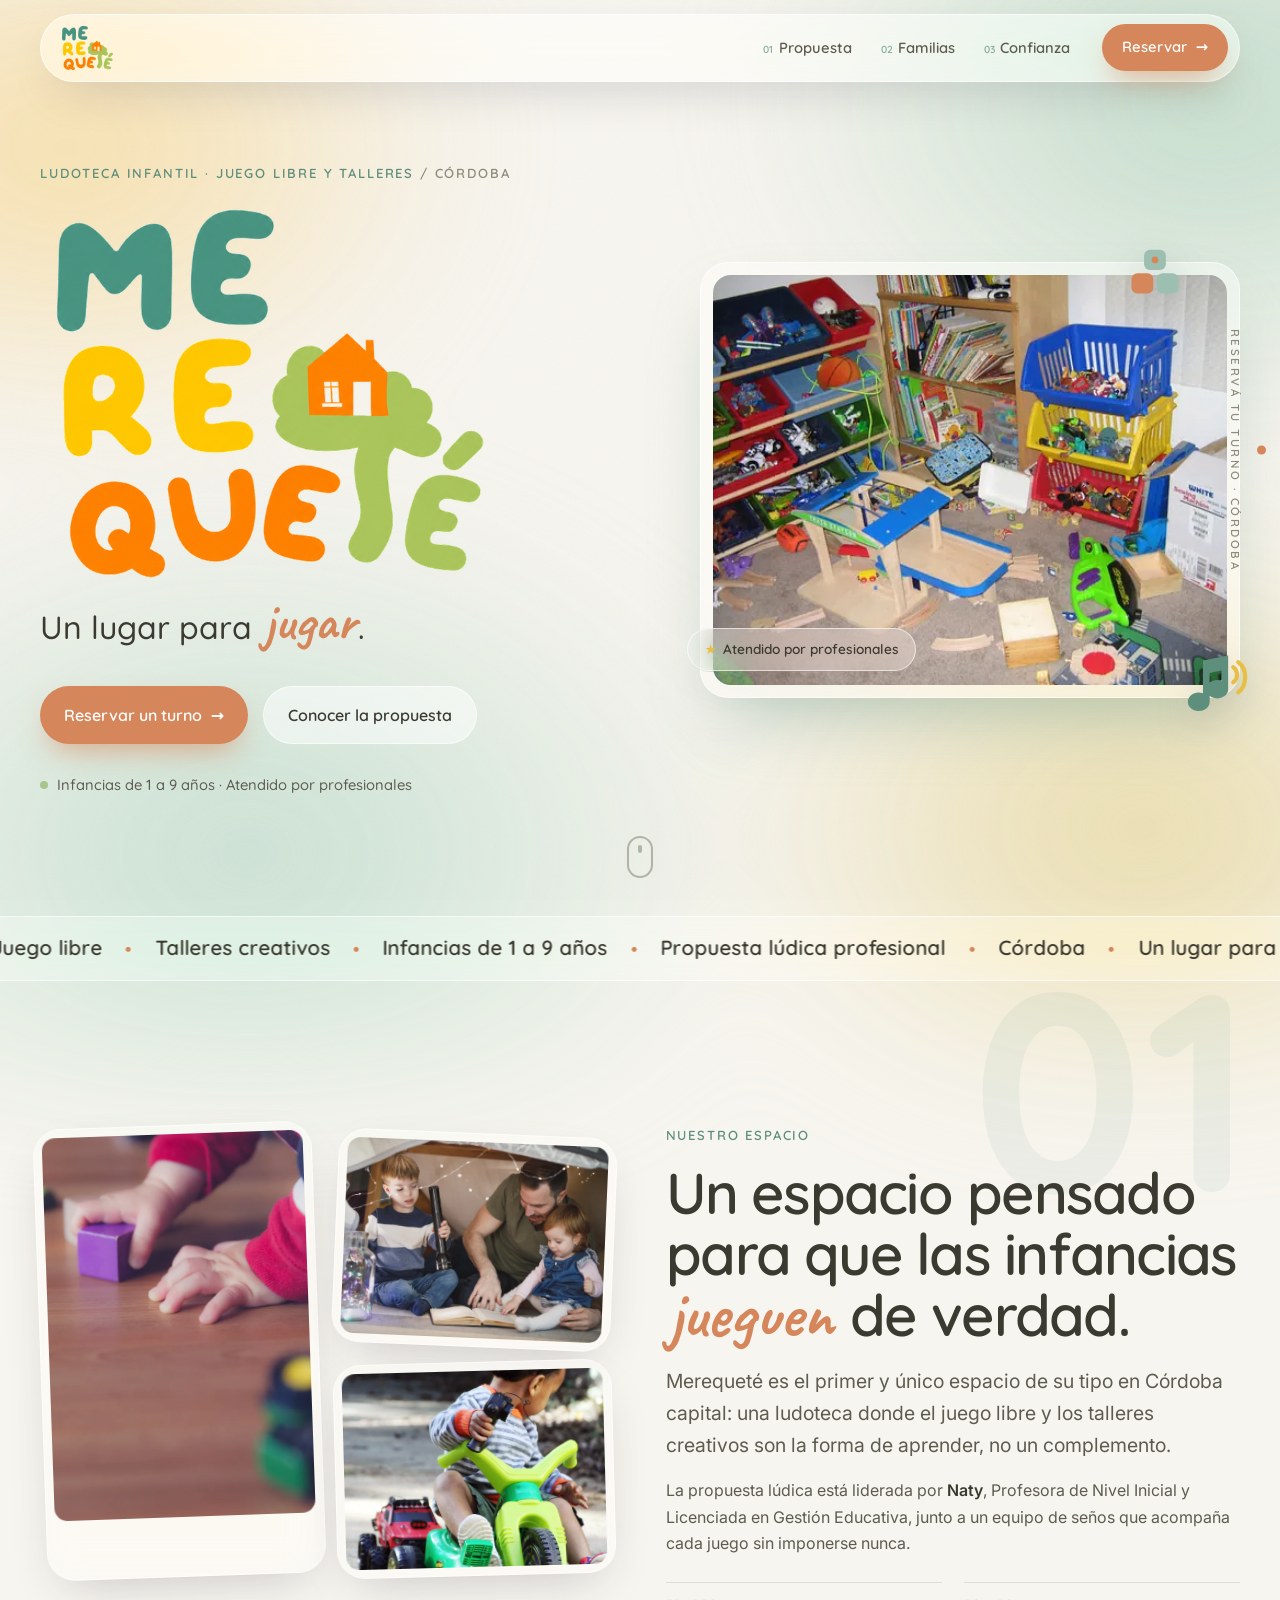
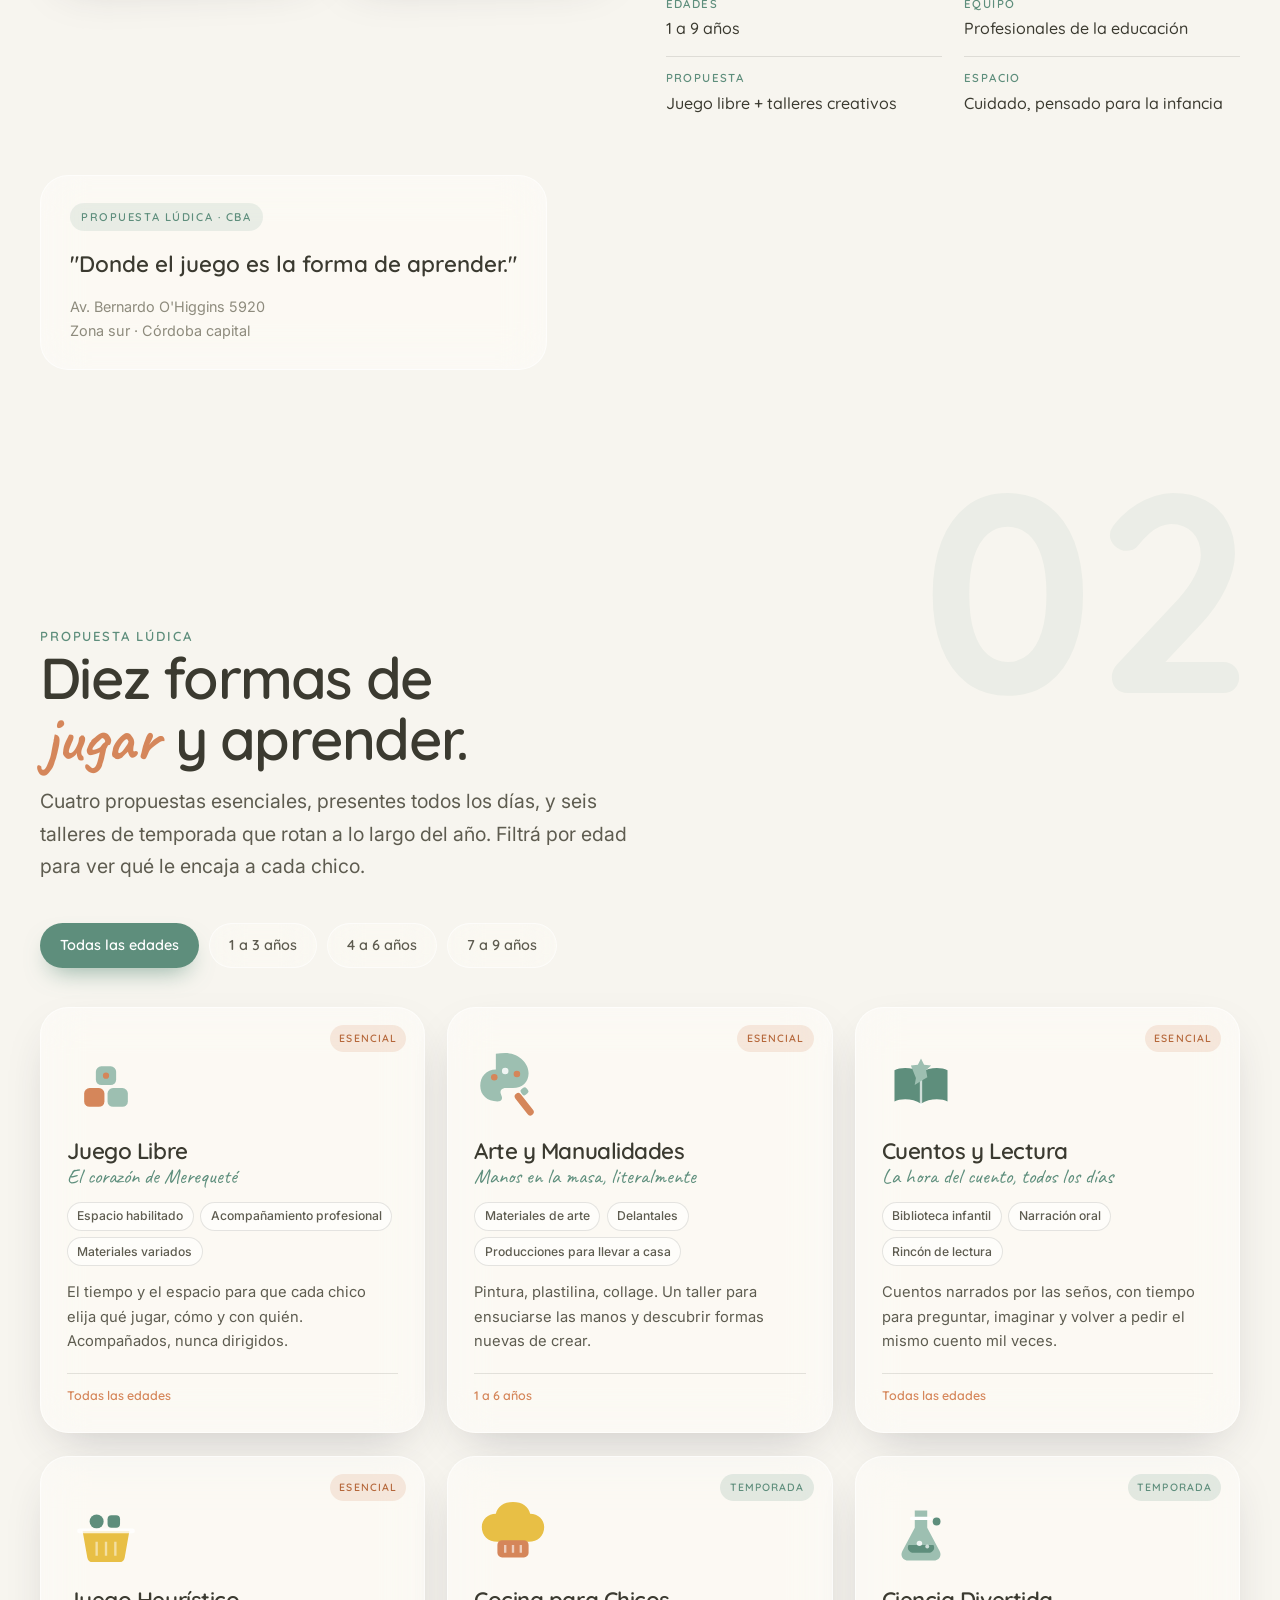
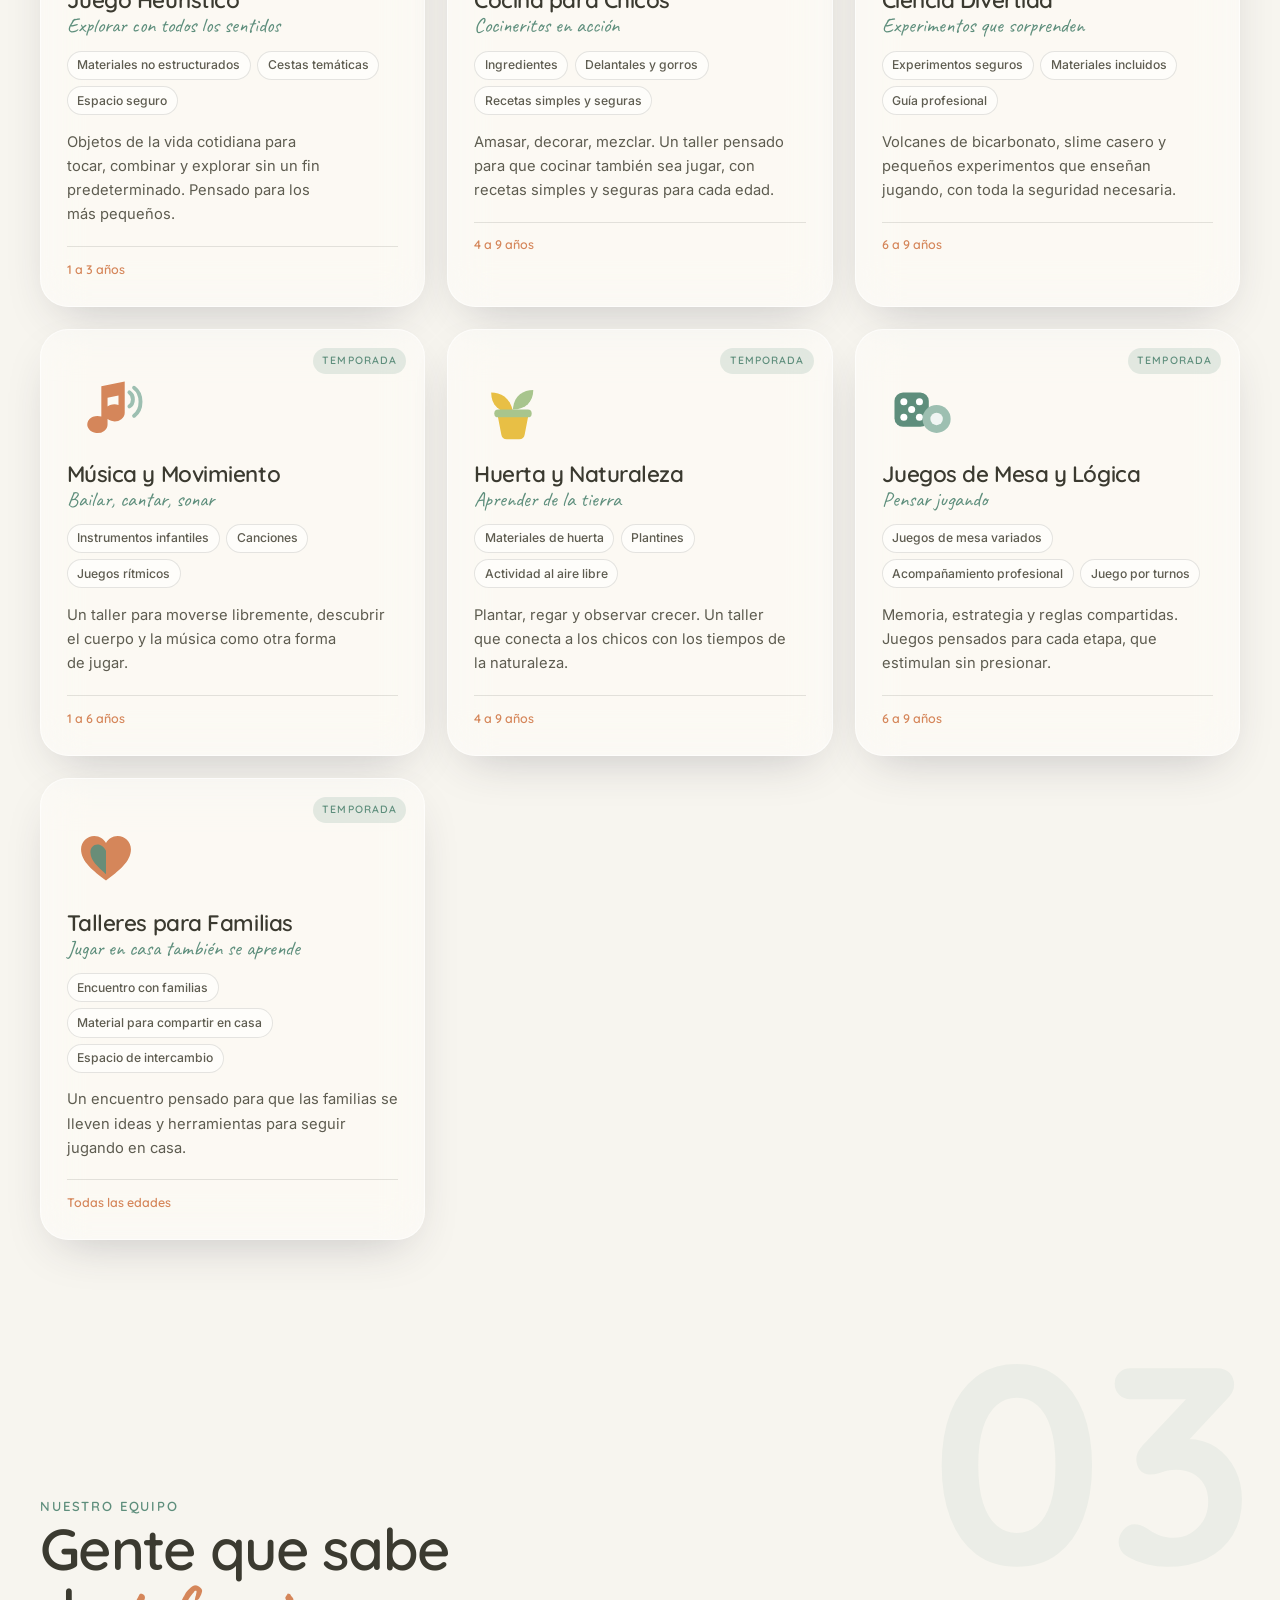
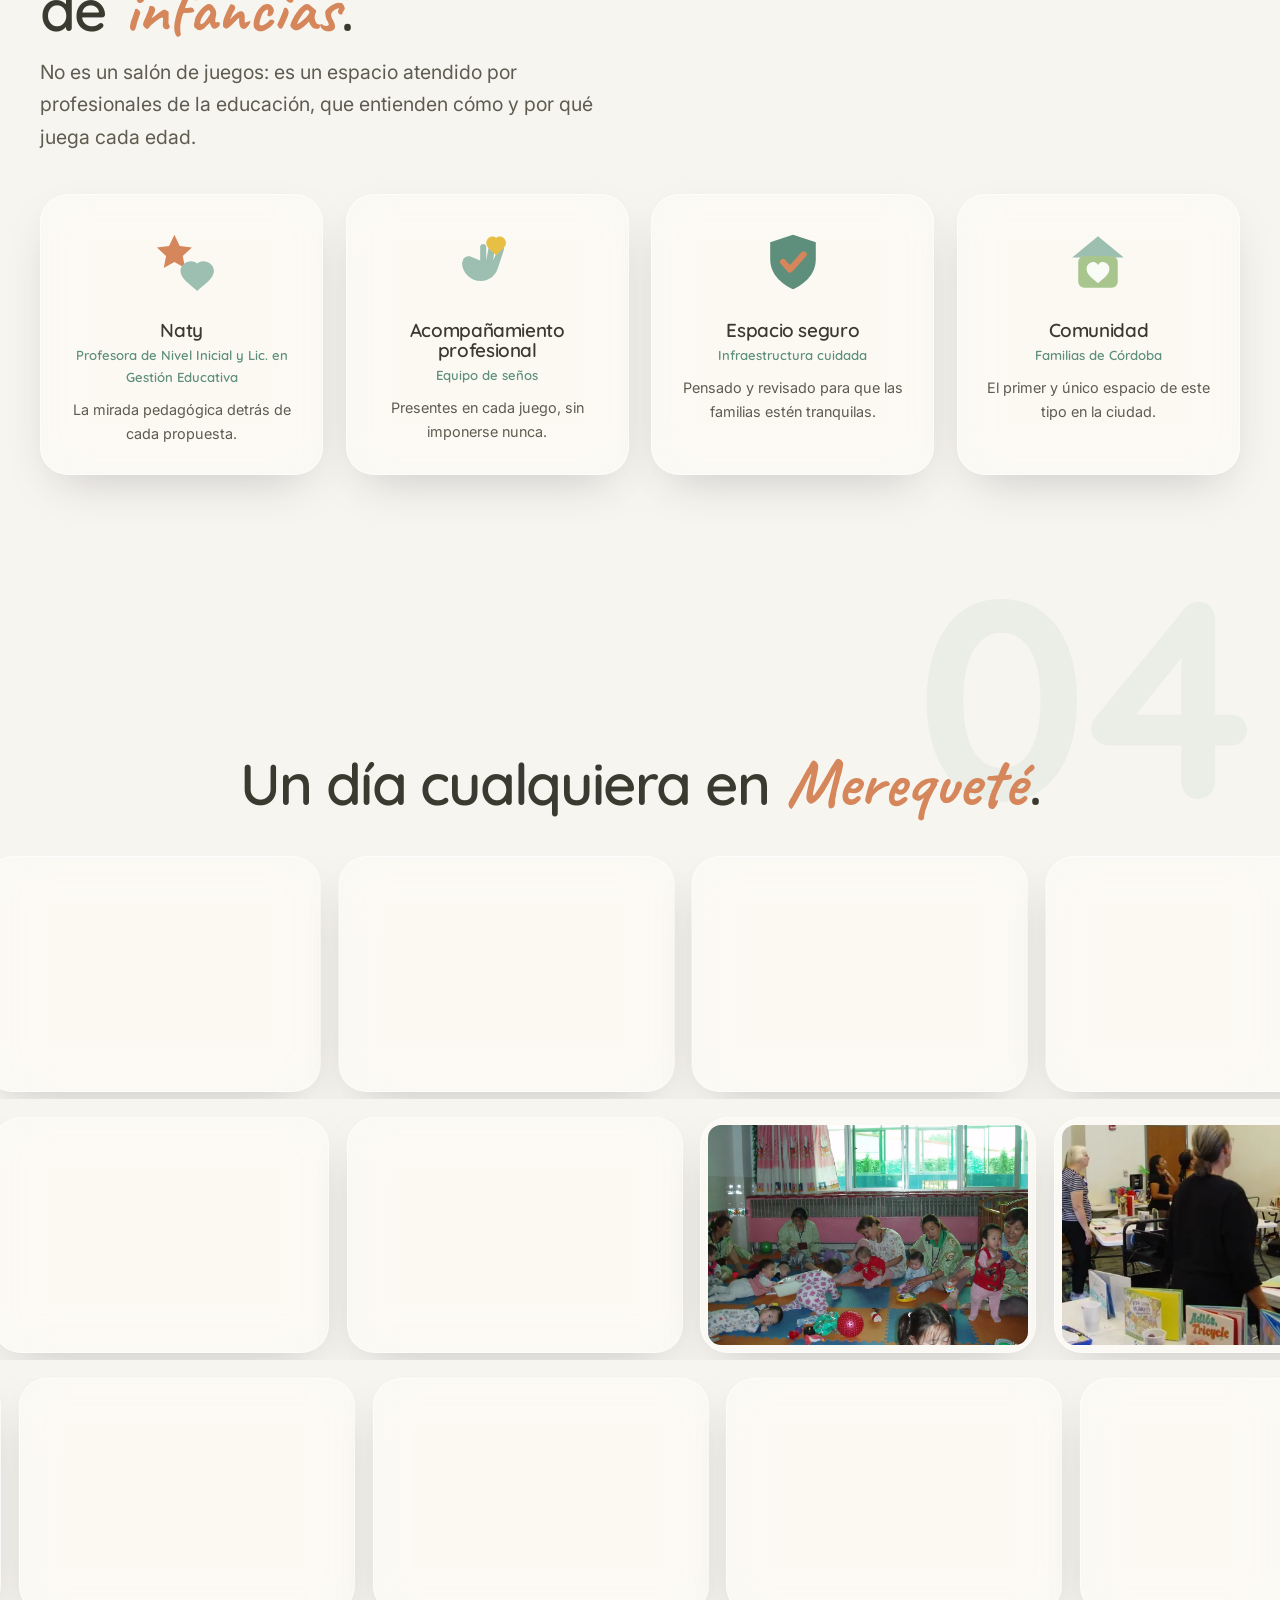
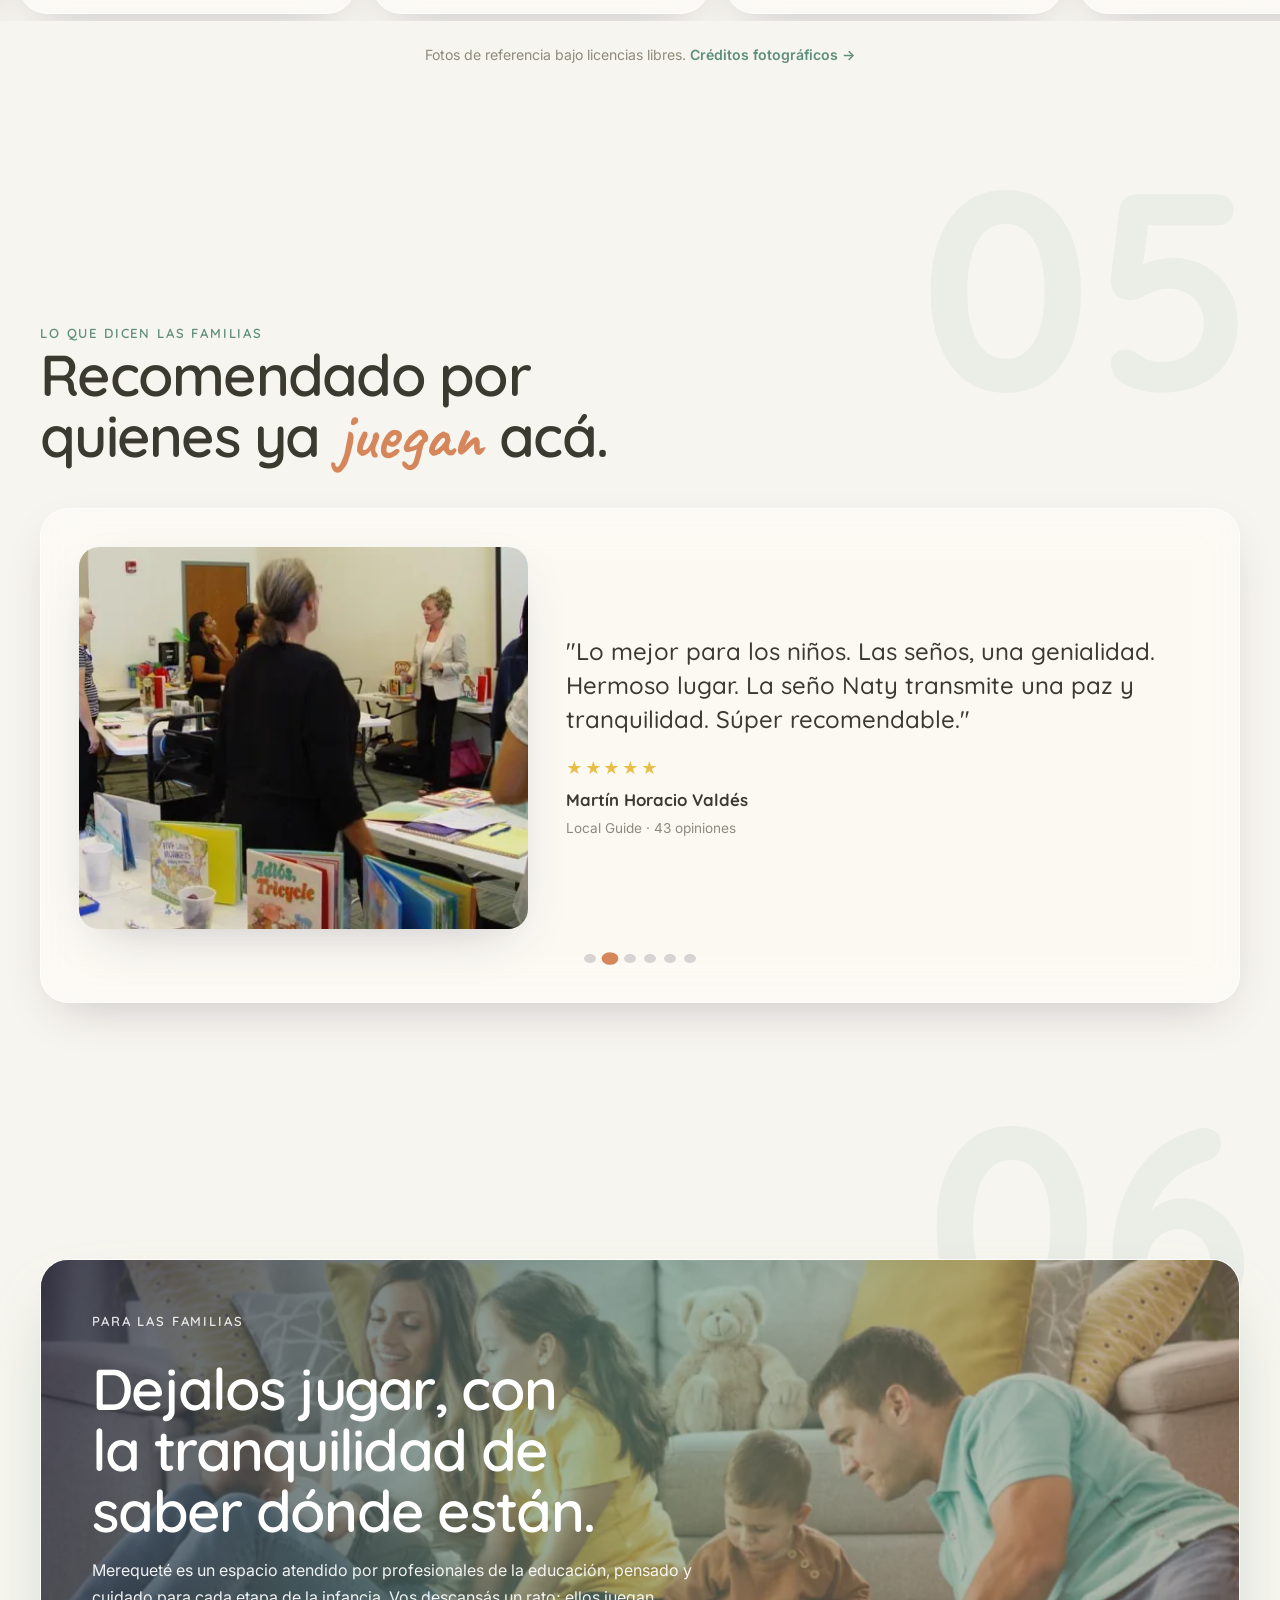
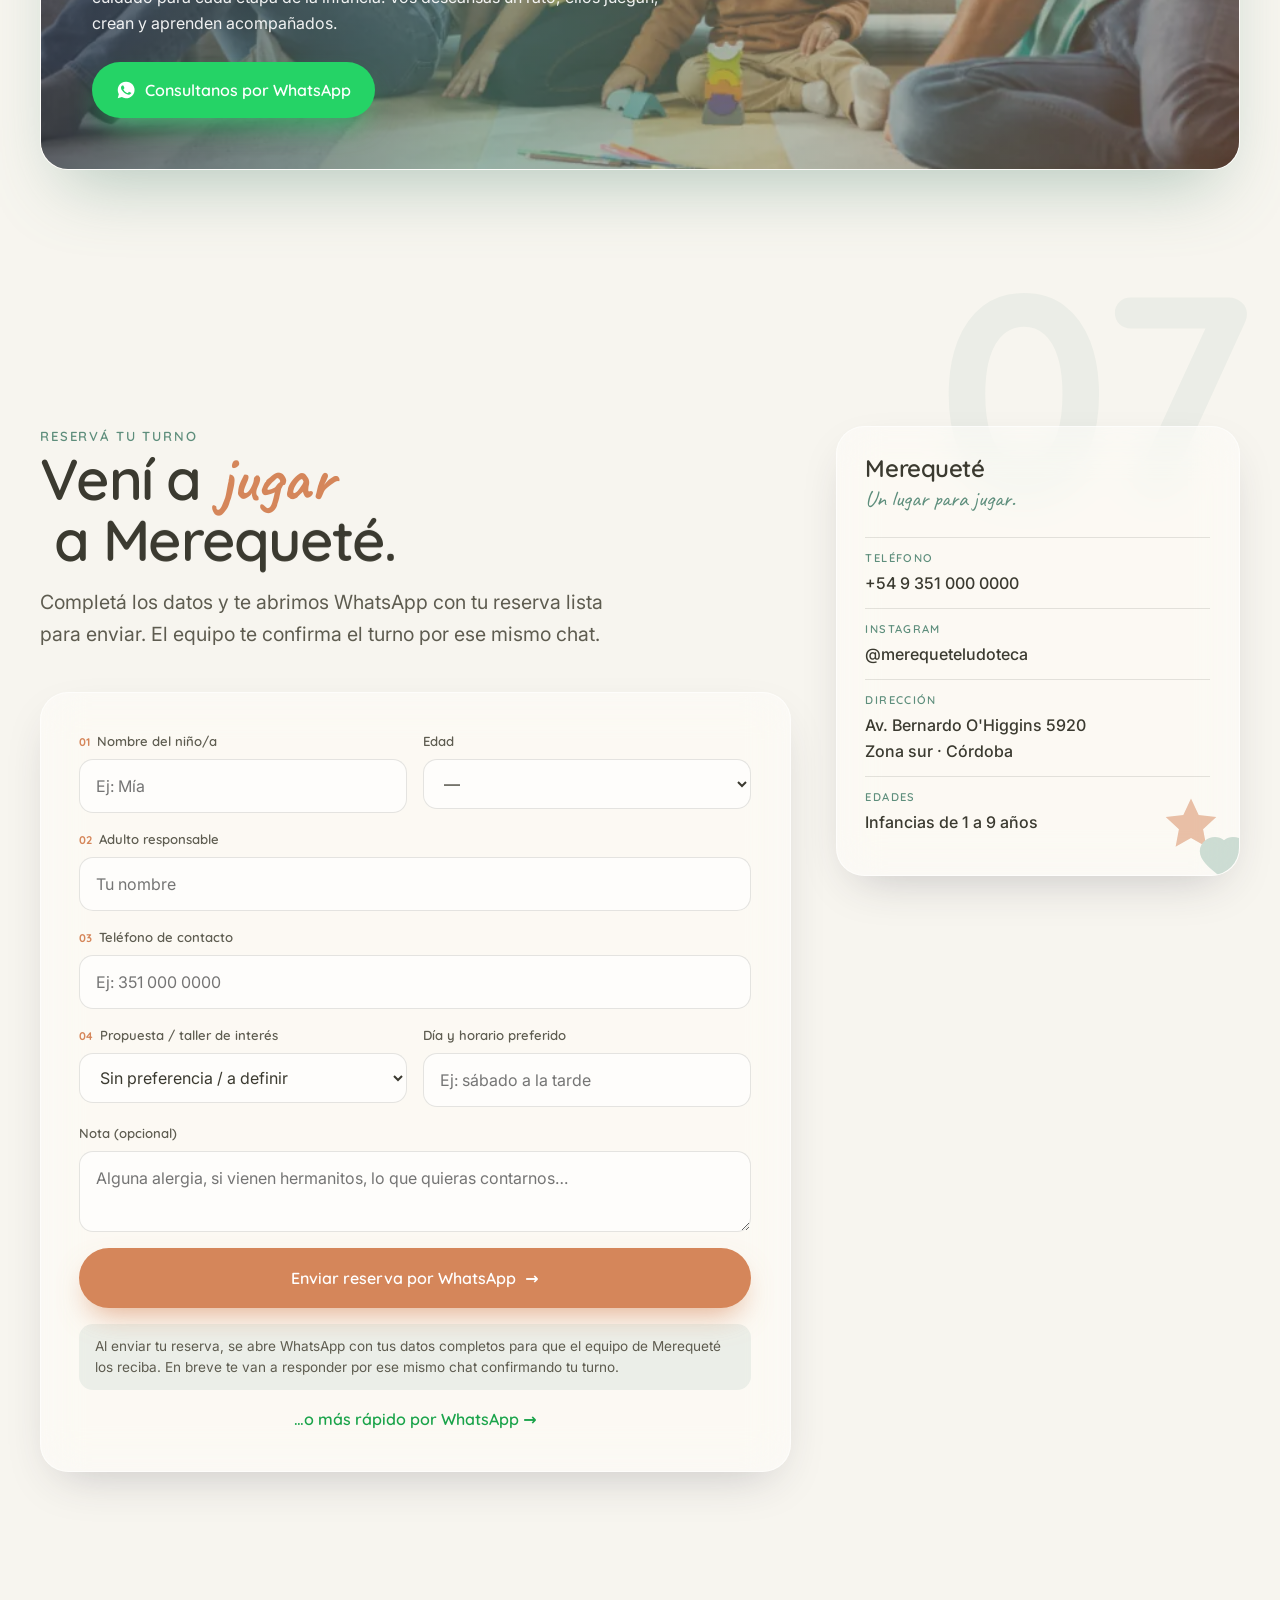
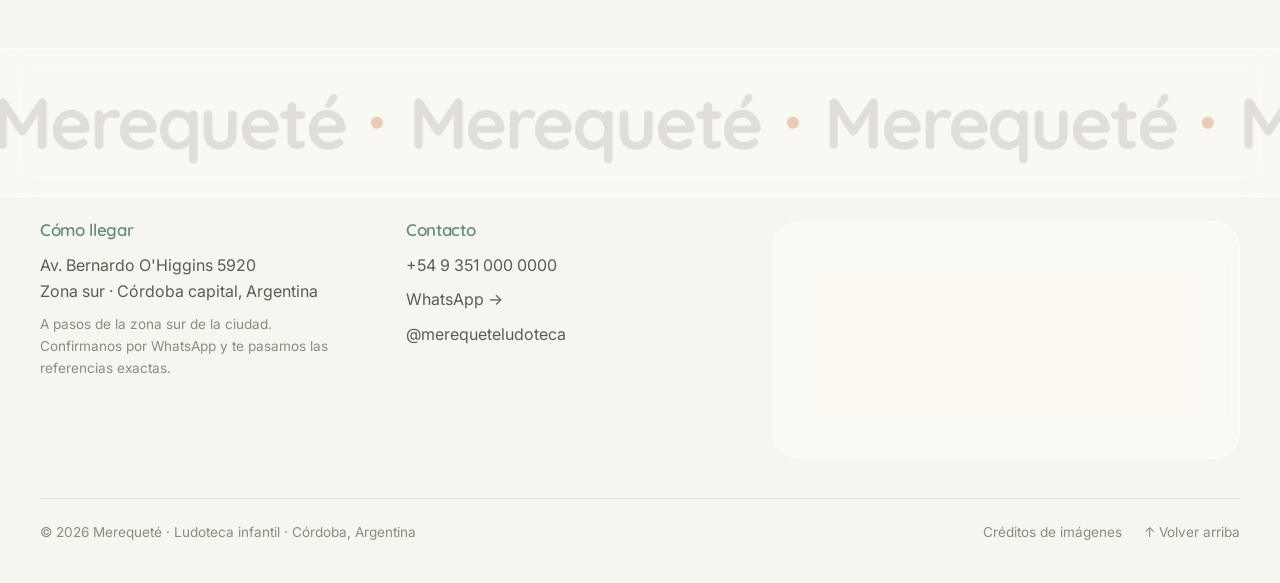
==== index.html @ f9875216 "logo-menu-colores" ====
<!doctype html>
<html lang="es">
<head>
  <meta charset="utf-8" />
  <meta name="viewport" content="width=device-width, initial-scale=1" />
  <title>Merequeté · Ludoteca infantil en Córdoba · Un lugar para jugar</title>
  <meta name="description" content="Merequeté es una ludoteca infantil en Córdoba capital: juego libre y talleres creativos para infancias de 1 a 9 años, atendida por profesionales de la educación. Reservá tu turno." />
  <meta name="theme-color" content="#F7F5EF" />

  <!-- Open Graph -->
  <meta property="og:type" content="website" />
  <meta property="og:title" content="Merequeté · Ludoteca infantil en Córdoba" />
  <meta property="og:description" content="Juego libre y talleres creativos para infancias de 1 a 9 años. Un lugar para jugar, atendido por profesionales." />
  <meta property="og:image" content="assets/img/hero.webp" />

  <link rel="icon" href="assets/favicon.svg" type="image/svg+xml" />

  <!-- Fonts -->
  <link rel="preconnect" href="https://fonts.googleapis.com" />
  <link rel="preconnect" href="https://fonts.gstatic.com" crossorigin />
  <link rel="stylesheet" href="https://fonts.googleapis.com/css2?family=Fredoka:wght@500;600;700&family=Quicksand:wght@400;500;600;700&family=Inter:wght@400;500;600&family=Caveat:wght@600;700&display=swap" />

  <!-- Hero priority -->
  <link rel="preload" as="image" href="assets/img/hero.webp" fetchpriority="high" />

  <link rel="stylesheet" href="styles.css?v=20260625" />
</head>
<body>

  <!-- ============ SPLASH ============ -->
  <div class="splash" data-splash aria-hidden="true">
    <div class="splash-inner">
      <div class="splash-logo brand-mark" data-splash-logo>
        <img class="brand-logo" src="assets/logo.png" alt="Merequeté"
             onerror="this.closest('[data-nav-logo],[data-hero-logo],[data-splash-logo]').classList.add('no-img')" />
        <div class="logo-lockup splash-lockup" aria-label="Merequeté" aria-hidden="true">
          <span class="ll-row"><span class="c-sky">M</span><span class="c-sky">E</span></span>
          <span class="ll-row"><span class="c-coral">R</span><span class="c-coral">E</span><span class="ll-house"><svg viewBox="0 0 100 100"><use href="#sk-logo_casa"/></svg></span></span>
          <span class="ll-row"><span class="c-green">Q</span><span class="c-coral">U</span><span class="c-sky">E</span><span class="c-gold">T</span><span class="c-gold">É</span></span>
        </div>
      </div>
      <div class="splash-bar"><i></i></div>
      <p class="splash-sub">Un lugar para jugar</p>
    </div>
  </div>

  <!-- ============ GLOBAL BACKGROUND ============ -->
  <div class="mesh" aria-hidden="true"></div>
  <div class="grain" aria-hidden="true"></div>

  <!-- ============ CUSTOM CURSOR ============ -->
  <div class="cursor" data-cursor aria-hidden="true">
    <span class="cursor-ring"></span>
    <span class="cursor-label"></span>
  </div>

  <!-- ============ SKIP LINK ============ -->
  <a class="skip-link" href="#main">Saltar al contenido</a>

  <!-- ============ SIDE BRAND ============ -->
  <div class="side-brand" aria-hidden="true">
    <span class="side-dot"></span>
    <span class="side-text">Reservá tu turno · Córdoba</span>
  </div>

  <!-- ============ NAV ============ -->
  <header class="nav" data-nav>
    <a class="nav-logo brand-mark" href="#top" data-nav-logo data-cursor-label="arriba" aria-label="Merequeté · Inicio">
      <img class="brand-logo nav-logo-img" src="assets/logo.png" alt="Merequeté"
           onerror="this.closest('[data-nav-logo],[data-hero-logo],[data-splash-logo]').classList.add('no-img')" />
      <span class="nav-logo-fallback" aria-hidden="true">
        <span class="nav-logo-mark"><svg viewBox="0 0 32 32" width="28" height="28"><use href="#sk-casa_corazon"/></svg></span>
        Merequeté
      </span>
    </a>
    <nav class="nav-links" aria-label="Secciones">
      <a href="#propuesta"><i>01</i> Propuesta</a>
      <a href="#resenas"><i>02</i> Familias</a>
      <a href="#familias"><i>03</i> Confianza</a>
    </nav>
    <a class="btn btn-primary nav-cta" href="#reservar" data-magnetic data-cursor-label="reservar">Reservar <span aria-hidden="true">→</span></a>
    <button class="nav-burger" data-burger aria-label="Abrir menú" aria-expanded="false"><span></span><span></span><span></span></button>
  </header>

  <!-- Mobile menu -->
  <div class="nav-mobile" data-nav-mobile aria-hidden="true">
    <a href="#propuesta"><i>01</i> Propuesta Lúdica</a>
    <a href="#resenas"><i>02</i> Lo que dicen</a>
    <a href="#familias"><i>03</i> Para las familias</a>
    <a class="btn btn-primary" href="#reservar"><i>04</i> Reservar un turno →</a>
  </div>

  <main id="main">
    <span id="top"></span>

    <!-- ============ HERO ============ -->
    <section class="hero" id="hero">
      <div class="hero-grid">
        <div class="hero-copy">
          <p class="kicker reveal">Ludoteca infantil · Juego libre y talleres <span>/ Córdoba</span></p>
          <h1 class="hero-title brand-mark" data-hero-logo aria-label="Merequeté · Ludoteca infantil en Córdoba">
            <img class="brand-logo" src="assets/logo.png" alt="Merequeté · Ludoteca infantil"
                 onerror="this.closest('[data-nav-logo],[data-hero-logo],[data-splash-logo]').classList.add('no-img')" />
            <span class="logo-lockup" aria-hidden="true">
              <span class="ll-row"><span class="c-sky">M</span><span class="c-sky">E</span></span>
              <span class="ll-row"><span class="c-coral">R</span><span class="c-coral">E</span><span class="ll-house"><svg viewBox="0 0 100 100"><use href="#sk-logo_casa"/></svg></span></span>
              <span class="ll-row"><span class="c-green">Q</span><span class="c-coral">U</span><span class="c-sky">E</span><span class="c-gold">T</span><span class="c-gold">É</span></span>
            </span>
          </h1>
          <p class="hero-tag reveal">Un lugar para <span class="hand">jugar</span>.</p>
          <div class="hero-actions reveal">
            <a class="btn btn-primary" href="#reservar" data-magnetic data-cursor-label="reservar">Reservar un turno <span aria-hidden="true">→</span></a>
            <a class="btn btn-ghost" href="#propuesta" data-cursor-label="ver">Conocer la propuesta</a>
          </div>
          <p class="hero-note reveal"><span class="dot" aria-hidden="true"></span>Infancias de 1 a 9 años · Atendido por profesionales</p>
        </div>

        <div class="hero-figure reveal">
          <figure class="glass hero-photo" data-tilt>
            <img src="assets/img/hero.webp" alt="Espacio de juego de la ludoteca Merequeté" fetchpriority="high" loading="eager" decoding="async" />
            <figcaption class="hero-badge glass-solid">
              <span class="star" aria-hidden="true">★</span> Atendido por profesionales
            </figcaption>
          </figure>
          <span class="hero-sticker hero-sticker-1" aria-hidden="true"><svg viewBox="0 0 100 100" style="--fill:#D5865A;--accent:#9DBFB1"><use href="#sk-bloques_apilados"/></svg></span>
          <span class="hero-sticker hero-sticker-2" aria-hidden="true"><svg viewBox="0 0 100 100" style="--fill:#5E8E7C;--accent:#E8BF45"><use href="#sk-nota_musical"/></svg></span>
        </div>
      </div>
      <a class="hero-scroll" href="#espacio" aria-label="Bajar" data-cursor-label="ver"><span></span></a>
    </section>

    <!-- ============ MARQUEE ============ -->
    <div class="marquee glass-strip" aria-hidden="true">
      <div class="marquee-track" data-marquee>
        <span>Juego libre</span><b>•</b><span>Talleres creativos</span><b>•</b><span>Infancias de 1 a 9 años</span><b>•</b><span>Propuesta lúdica profesional</span><b>•</b><span>Córdoba</span><b>•</b><span>Un lugar para jugar</span><b>•</b>
        <span>Juego libre</span><b>•</b><span>Talleres creativos</span><b>•</b><span>Infancias de 1 a 9 años</span><b>•</b><span>Propuesta lúdica profesional</span><b>•</b><span>Córdoba</span><b>•</b><span>Un lugar para jugar</span><b>•</b>
      </div>
    </div>

    <!-- ============ 01 · NUESTRO ESPACIO ============ -->
    <section class="section espacio" id="espacio">
      <span class="watermark" aria-hidden="true">01</span>
      <div class="wrap espacio-grid">
        <div class="espacio-photos">
          <figure class="glass photo photo-a" data-tilt><img src="assets/img/espacio-1.webp" alt="Chicos jugando en el espacio de Merequeté" loading="lazy" decoding="async" /></figure>
          <figure class="glass photo photo-b" data-tilt><img src="assets/img/espacio-2.webp" alt="Rincón de juego de la ludoteca" loading="lazy" decoding="async" /></figure>
          <figure class="glass photo photo-c" data-tilt><img src="assets/img/espacio-3.webp" alt="Materiales y juguetes del espacio" loading="lazy" decoding="async" /></figure>
        </div>

        <div class="espacio-text">
          <p class="eyebrow reveal">Nuestro espacio</p>
          <h2 class="h-display reveal" data-split="words">Un espacio pensado para que las infancias <span class="hand">jueguen</span> de verdad.</h2>
          <p class="lead reveal">Merequeté es el primer y único espacio de su tipo en Córdoba capital: una ludoteca donde el juego libre y los talleres creativos son la forma de aprender, no un complemento.</p>
          <p class="reveal">La propuesta lúdica está liderada por <strong>Naty</strong>, Profesora de Nivel Inicial y Licenciada en Gestión Educativa, junto a un equipo de seños que acompaña cada juego sin imponerse nunca.</p>

          <dl class="deflist reveal">
            <div><dt>Edades</dt><dd>1 a 9 años</dd></div>
            <div><dt>Equipo</dt><dd>Profesionales de la educación</dd></div>
            <div><dt>Propuesta</dt><dd>Juego libre + talleres creativos</dd></div>
            <div><dt>Espacio</dt><dd>Cuidado, pensado para la infancia</dd></div>
          </dl>
        </div>

        <aside class="espacio-aside glass reveal">
          <span class="tag">Propuesta lúdica · CBA</span>
          <blockquote>"Donde el juego es la forma de aprender."</blockquote>
          <p class="aside-meta">Av. Bernardo O'Higgins 5920<br />Zona sur · Córdoba capital</p>
        </aside>
      </div>
    </section>

    <!-- ============ 02 · PROPUESTA LÚDICA ============ -->
    <section class="section propuesta" id="propuesta">
      <span class="watermark" aria-hidden="true">02</span>
      <div class="wrap">
        <header class="section-head">
          <p class="eyebrow reveal">Propuesta lúdica</p>
          <h2 class="h-display reveal" data-split="words">Diez formas de <span class="hand">jugar</span> y aprender.</h2>
          <p class="lead reveal">Cuatro propuestas esenciales, presentes todos los días, y seis talleres de temporada que rotan a lo largo del año. Filtrá por edad para ver qué le encaja a cada chico.</p>
        </header>

        <div class="filters reveal" data-filters role="group" aria-label="Filtrar por edad">
          <button class="chip glass-solid is-active" data-filter="todas" data-cursor-label="jugar">Todas las edades</button>
          <button class="chip glass-solid" data-filter="1-3" data-cursor-label="jugar">1 a 3 años</button>
          <button class="chip glass-solid" data-filter="4-6" data-cursor-label="jugar">4 a 6 años</button>
          <button class="chip glass-solid" data-filter="7-9" data-cursor-label="jugar">7 a 9 años</button>
        </div>

        <div class="prop-grid" data-prop-grid>
          <!-- Cards hardcoded (robust). data-edades = grupos de edad que cubre. -->

          <article class="prop-card glass" data-edades="todas 1-3 4-6 7-9" data-cursor-label="jugar">
            <span class="serie serie-esencial">Esencial</span>
            <span class="sticker" style="--fill:#D5865A;--accent:#9DBFB1"><svg viewBox="0 0 100 100"><use href="#sk-bloques_apilados"/></svg></span>
            <h3>Juego Libre</h3>
            <p class="prop-sub">El corazón de Merequeté</p>
            <ul class="prop-inc"><li>Espacio habilitado</li><li>Acompañamiento profesional</li><li>Materiales variados</li></ul>
            <p class="prop-desc">El tiempo y el espacio para que cada chico elija qué jugar, cómo y con quién. Acompañados, nunca dirigidos.</p>
            <span class="prop-age">Todas las edades</span>
          </article>

          <article class="prop-card glass" data-edades="1-3 4-6" data-cursor-label="jugar">
            <span class="serie serie-esencial">Esencial</span>
            <span class="sticker" style="--fill:#9DBFB1;--accent:#D5865A"><svg viewBox="0 0 100 100"><use href="#sk-pincel_paleta"/></svg></span>
            <h3>Arte y Manualidades</h3>
            <p class="prop-sub">Manos en la masa, literalmente</p>
            <ul class="prop-inc"><li>Materiales de arte</li><li>Delantales</li><li>Producciones para llevar a casa</li></ul>
            <p class="prop-desc">Pintura, plastilina, collage. Un taller para ensuciarse las manos y descubrir formas nuevas de crear.</p>
            <span class="prop-age">1 a 6 años</span>
          </article>

          <article class="prop-card glass" data-edades="todas 1-3 4-6 7-9" data-cursor-label="jugar">
            <span class="serie serie-esencial">Esencial</span>
            <span class="sticker" style="--fill:#5E8E7C;--accent:#9DBFB1"><svg viewBox="0 0 100 100"><use href="#sk-libro_abierto"/></svg></span>
            <h3>Cuentos y Lectura</h3>
            <p class="prop-sub">La hora del cuento, todos los días</p>
            <ul class="prop-inc"><li>Biblioteca infantil</li><li>Narración oral</li><li>Rincón de lectura</li></ul>
            <p class="prop-desc">Cuentos narrados por las seños, con tiempo para preguntar, imaginar y volver a pedir el mismo cuento mil veces.</p>
            <span class="prop-age">Todas las edades</span>
          </article>

          <article class="prop-card glass" data-edades="1-3" data-cursor-label="jugar">
            <span class="serie serie-esencial">Esencial</span>
            <span class="sticker" style="--fill:#E8BF45;--accent:#5E8E7C"><svg viewBox="0 0 100 100"><use href="#sk-cesta_objetos"/></svg></span>
            <h3>Juego Heurístico</h3>
            <p class="prop-sub">Explorar con todos los sentidos</p>
            <ul class="prop-inc"><li>Materiales no estructurados</li><li>Cestas temáticas</li><li>Espacio seguro</li></ul>
            <p class="prop-desc">Objetos de la vida cotidiana para tocar, combinar y explorar sin un fin predeterminado. Pensado para los más pequeños.</p>
            <span class="prop-age">1 a 3 años</span>
          </article>

          <article class="prop-card glass" data-edades="4-6 7-9" data-cursor-label="jugar">
            <span class="serie serie-temporada">Temporada</span>
            <span class="sticker" style="--fill:#E8BF45;--accent:#D5865A"><svg viewBox="0 0 100 100"><use href="#sk-gorro_chef"/></svg></span>
            <h3>Cocina para Chicos</h3>
            <p class="prop-sub">Cocineritos en acción</p>
            <ul class="prop-inc"><li>Ingredientes</li><li>Delantales y gorros</li><li>Recetas simples y seguras</li></ul>
            <p class="prop-desc">Amasar, decorar, mezclar. Un taller pensado para que cocinar también sea jugar, con recetas simples y seguras para cada edad.</p>
            <span class="prop-age">4 a 9 años</span>
          </article>

          <article class="prop-card glass" data-edades="7-9" data-cursor-label="jugar">
            <span class="serie serie-temporada">Temporada</span>
            <span class="sticker" style="--fill:#9DBFB1;--accent:#5E8E7C"><svg viewBox="0 0 100 100"><use href="#sk-matraz_burbujas"/></svg></span>
            <h3>Ciencia Divertida</h3>
            <p class="prop-sub">Experimentos que sorprenden</p>
            <ul class="prop-inc"><li>Experimentos seguros</li><li>Materiales incluidos</li><li>Guía profesional</li></ul>
            <p class="prop-desc">Volcanes de bicarbonato, slime casero y pequeños experimentos que enseñan jugando, con toda la seguridad necesaria.</p>
            <span class="prop-age">6 a 9 años</span>
          </article>

          <article class="prop-card glass" data-edades="1-3 4-6" data-cursor-label="jugar">
            <span class="serie serie-temporada">Temporada</span>
            <span class="sticker" style="--fill:#D5865A;--accent:#9DBFB1"><svg viewBox="0 0 100 100"><use href="#sk-nota_musical"/></svg></span>
            <h3>Música y Movimiento</h3>
            <p class="prop-sub">Bailar, cantar, sonar</p>
            <ul class="prop-inc"><li>Instrumentos infantiles</li><li>Canciones</li><li>Juegos rítmicos</li></ul>
            <p class="prop-desc">Un taller para moverse libremente, descubrir el cuerpo y la música como otra forma de jugar.</p>
            <span class="prop-age">1 a 6 años</span>
          </article>

          <article class="prop-card glass" data-edades="4-6 7-9" data-cursor-label="jugar">
            <span class="serie serie-temporada">Temporada</span>
            <span class="sticker" style="--fill:#A8C58D;--accent:#E8BF45"><svg viewBox="0 0 100 100"><use href="#sk-maceta_planta"/></svg></span>
            <h3>Huerta y Naturaleza</h3>
            <p class="prop-sub">Aprender de la tierra</p>
            <ul class="prop-inc"><li>Materiales de huerta</li><li>Plantines</li><li>Actividad al aire libre</li></ul>
            <p class="prop-desc">Plantar, regar y observar crecer. Un taller que conecta a los chicos con los tiempos de la naturaleza.</p>
            <span class="prop-age">4 a 9 años</span>
          </article>

          <article class="prop-card glass" data-edades="7-9" data-cursor-label="jugar">
            <span class="serie serie-temporada">Temporada</span>
            <span class="sticker" style="--fill:#5E8E7C;--accent:#9DBFB1"><svg viewBox="0 0 100 100"><use href="#sk-dado_ficha"/></svg></span>
            <h3>Juegos de Mesa y Lógica</h3>
            <p class="prop-sub">Pensar jugando</p>
            <ul class="prop-inc"><li>Juegos de mesa variados</li><li>Acompañamiento profesional</li><li>Juego por turnos</li></ul>
            <p class="prop-desc">Memoria, estrategia y reglas compartidas. Juegos pensados para cada etapa, que estimulan sin presionar.</p>
            <span class="prop-age">6 a 9 años</span>
          </article>

          <article class="prop-card glass" data-edades="todas 1-3 4-6 7-9" data-cursor-label="jugar">
            <span class="serie serie-temporada">Temporada</span>
            <span class="sticker" style="--fill:#D5865A;--accent:#5E8E7C"><svg viewBox="0 0 100 100"><use href="#sk-manos_unidas"/></svg></span>
            <h3>Talleres para Familias</h3>
            <p class="prop-sub">Jugar en casa también se aprende</p>
            <ul class="prop-inc"><li>Encuentro con familias</li><li>Material para compartir en casa</li><li>Espacio de intercambio</li></ul>
            <p class="prop-desc">Un encuentro pensado para que las familias se lleven ideas y herramientas para seguir jugando en casa.</p>
            <span class="prop-age">Todas las edades</span>
          </article>

        </div>
        <p class="prop-empty" data-prop-empty hidden>No hay propuestas para esa edad ahora mismo. Probá con "Todas las edades" o escribinos. 💛</p>
      </div>
    </section>

    <!-- ============ 03 · EQUIPO ============ -->
    <section class="section equipo" id="equipo">
      <span class="watermark" aria-hidden="true">03</span>
      <div class="wrap">
        <header class="section-head">
          <p class="eyebrow reveal">Nuestro equipo</p>
          <h2 class="h-display reveal" data-split="words">Gente que sabe de <span class="hand">infancias</span>.</h2>
          <p class="lead reveal">No es un salón de juegos: es un espacio atendido por profesionales de la educación, que entienden cómo y por qué juega cada edad.</p>
        </header>

        <div class="team-grid">
          <article class="team-card glass reveal" data-cursor-label="ver">
            <span class="team-icon" style="--fill:#D5865A;--accent:#9DBFB1"><svg viewBox="0 0 100 100"><use href="#sk-estrella_corazon"/></svg></span>
            <h3>Naty</h3>
            <p class="team-role">Profesora de Nivel Inicial y Lic. en Gestión Educativa</p>
            <p class="team-note">La mirada pedagógica detrás de cada propuesta.</p>
          </article>
          <article class="team-card glass reveal" data-cursor-label="ver">
            <span class="team-icon" style="--fill:#9DBFB1;--accent:#E8BF45"><svg viewBox="0 0 100 100"><use href="#sk-manos_abiertas"/></svg></span>
            <h3>Acompañamiento profesional</h3>
            <p class="team-role">Equipo de seños</p>
            <p class="team-note">Presentes en cada juego, sin imponerse nunca.</p>
          </article>
          <article class="team-card glass reveal" data-cursor-label="ver">
            <span class="team-icon" style="--fill:#5E8E7C;--accent:#D5865A"><svg viewBox="0 0 100 100"><use href="#sk-escudo_suave"/></svg></span>
            <h3>Espacio seguro</h3>
            <p class="team-role">Infraestructura cuidada</p>
            <p class="team-note">Pensado y revisado para que las familias estén tranquilas.</p>
          </article>
          <article class="team-card glass reveal" data-cursor-label="ver">
            <span class="team-icon" style="--fill:#A8C58D;--accent:#9DBFB1"><svg viewBox="0 0 100 100"><use href="#sk-casa_corazon"/></svg></span>
            <h3>Comunidad</h3>
            <p class="team-role">Familias de Córdoba</p>
            <p class="team-note">El primer y único espacio de este tipo en la ciudad.</p>
          </article>
        </div>
      </div>
    </section>

    <!-- ============ 04 · GALERÍA ============ -->
    <section class="section galeria" id="galeria">
      <span class="watermark" aria-hidden="true">04</span>
      <div class="wrap section-head">
        <p class="eyebrow reveal">Galería</p>
        <h2 class="h-display reveal" data-split="words">Un día cualquiera en <span class="hand">Merequeté</span>.</h2>
      </div>

      <div class="gal-rows" aria-label="Fotos del espacio">
        <div class="gal-row" data-gal-row="fast">
          <div class="gal-track">
            <figure class="glass gframe"><img src="assets/img/g-blocks.webp" alt="Chicos jugando con bloques de colores" loading="lazy" decoding="async" /></figure>
            <figure class="glass gframe"><img src="assets/img/g-reading.webp" alt="Rincón de lectura con cuentos" loading="lazy" decoding="async" /></figure>
            <figure class="glass gframe"><img src="assets/img/g-art.webp" alt="Mesa de arte con témperas" loading="lazy" decoding="async" /></figure>
            <figure class="glass gframe"><img src="assets/img/g-heuristic.webp" alt="Juego heurístico con cestas" loading="lazy" decoding="async" /></figure>
            <figure class="glass gframe"><img src="assets/img/g-cooking.webp" alt="Taller de cocina infantil" loading="lazy" decoding="async" /></figure>
            <figure class="glass gframe"><img src="assets/img/g-music.webp" alt="Instrumentos musicales de juguete" loading="lazy" decoding="async" /></figure>
          </div>
        </div>
        <div class="gal-row" data-gal-row="slow">
          <div class="gal-track">
            <figure class="glass gframe"><img src="assets/img/g-garden.webp" alt="Huerta pequeña con macetas" loading="lazy" decoding="async" /></figure>
            <figure class="glass gframe"><img src="assets/img/g-boardgames.webp" alt="Juegos de mesa sobre la alfombra" loading="lazy" decoding="async" /></figure>
            <figure class="glass gframe"><img src="assets/img/g-freeplay.webp" alt="Espacio de juego libre" loading="lazy" decoding="async" /></figure>
            <figure class="glass gframe"><img src="assets/img/g-teachers.webp" alt="Seños acompañando el juego" loading="lazy" decoding="async" /></figure>
            <figure class="glass gframe"><img src="assets/img/g-crafts.webp" alt="Manualidades terminadas" loading="lazy" decoding="async" /></figure>
          </div>
        </div>
        <div class="gal-row" data-gal-row="reverse">
          <div class="gal-track">
            <figure class="glass gframe"><img src="assets/img/g-plasticine.webp" alt="Plastilina de colores" loading="lazy" decoding="async" /></figure>
            <figure class="glass gframe"><img src="assets/img/g-books.webp" alt="Libros infantiles en biblioteca baja" loading="lazy" decoding="async" /></figure>
            <figure class="glass gframe"><img src="assets/img/g-sensory.webp" alt="Rincón sensorial" loading="lazy" decoding="async" /></figure>
            <figure class="glass gframe"><img src="assets/img/g-crayons.webp" alt="Crayones y dibujos" loading="lazy" decoding="async" /></figure>
            <figure class="glass gframe"><img src="assets/img/espacio-1.webp" alt="El espacio de Merequeté" loading="lazy" decoding="async" /></figure>
          </div>
        </div>
      </div>
      <p class="gal-note wrap">Fotos de referencia bajo licencias libres. <a href="creditos.html" data-cursor-label="ver">Créditos fotográficos →</a></p>
    </section>

    <!-- ============ 05 · TESTIMONIOS ============ -->
    <section class="section resenas" id="resenas">
      <span class="watermark" aria-hidden="true">05</span>
      <div class="wrap">
        <header class="section-head">
          <p class="eyebrow reveal">Lo que dicen las familias</p>
          <h2 class="h-display reveal" data-split="words">Recomendado por quienes ya <span class="hand">juegan</span> acá.</h2>
        </header>

        <div class="tst glass reveal" data-tst>
          <div class="tst-track" data-tst-track>
            <article class="tst-slide is-active">
              <div class="tst-photo"><img src="assets/img/g-freeplay.webp" alt="Espacio de juego libre" loading="lazy" decoding="async" /></div>
              <blockquote class="tst-quote">
                <p>"Excelente ludoteca, ideal para dejar a los niños mientras se divierten y aprenden a través del juego. El ambiente muy lindo y las actividades están muy bien pensadas para estimular la creatividad y el aprendizaje. Súper recomendable."</p>
                <footer><span class="stars" aria-hidden="true">★★★★★</span><cite>Marcos Bonetto</cite><span class="tst-meta">Local Guide · 201 opiniones</span></footer>
              </blockquote>
            </article>
            <article class="tst-slide">
              <div class="tst-photo"><img src="assets/img/g-teachers.webp" alt="Seños acompañando el juego" loading="lazy" decoding="async" /></div>
              <blockquote class="tst-quote">
                <p>"Lo mejor para los niños. Las seños, una genialidad. Hermoso lugar. La seño Naty transmite una paz y tranquilidad. Súper recomendable."</p>
                <footer><span class="stars" aria-hidden="true">★★★★★</span><cite>Martín Horacio Valdés</cite><span class="tst-meta">Local Guide · 43 opiniones</span></footer>
              </blockquote>
            </article>
            <article class="tst-slide">
              <div class="tst-photo"><img src="assets/img/espacio-2.webp" alt="Rincón de juego" loading="lazy" decoding="async" /></div>
              <blockquote class="tst-quote">
                <p>"Un lugar espectacular para los más chicos, atendido por profesionales."</p>
                <footer><span class="stars" aria-hidden="true">★★★★★</span><cite>Belén Pfeiffer</cite><span class="tst-meta">Local Guide · 10 opiniones</span></footer>
              </blockquote>
            </article>
            <article class="tst-slide">
              <div class="tst-photo"><img src="assets/img/g-art.webp" alt="Mesa de arte" loading="lazy" decoding="async" /></div>
              <blockquote class="tst-quote">
                <p>"Excelente lugar para niños. Actividades y talleres muy bien pensados para los chicos. Atendido por profesionales."</p>
                <footer><span class="stars" aria-hidden="true">★★★★★</span><cite>Agus García</cite><span class="tst-meta">Local Guide · 76 opiniones</span></footer>
              </blockquote>
            </article>
            <article class="tst-slide">
              <div class="tst-photo"><img src="assets/img/espacio-3.webp" alt="Materiales del espacio" loading="lazy" decoding="async" /></div>
              <blockquote class="tst-quote">
                <p>"Excelente espacio para las infancias. El primero y único en Córdoba capital. ¡Sigamos apoyando estos emprendimientos!"</p>
                <footer><span class="stars" aria-hidden="true">★★★★★</span><cite>Ana Laura Varas</cite><span class="tst-meta">Reseña en Google</span></footer>
              </blockquote>
            </article>
            <article class="tst-slide">
              <div class="tst-photo"><img src="assets/img/g-books.webp" alt="Biblioteca infantil" loading="lazy" decoding="async" /></div>
              <blockquote class="tst-quote">
                <p>"El lugar es hermoso, todo cuidado y pensado para los niños, y el profesionalismo y calidad humana de las seños, un mil. Súper recomendable."</p>
                <footer><span class="stars" aria-hidden="true">★★★★★</span><cite>Lihuen Mansilla</cite><span class="tst-meta">Local Guide · 30 opiniones</span></footer>
              </blockquote>
            </article>
          </div>
          <div class="tst-dots" data-tst-dots aria-hidden="true"></div>
        </div>
      </div>
    </section>

    <!-- ============ 06 · PARA LAS FAMILIAS ============ -->
    <section class="section familias" id="familias">
      <span class="watermark" aria-hidden="true">06</span>
      <div class="wrap">
        <div class="fam-card glass reveal" data-tilt>
          <img class="fam-bg" src="assets/img/familias-bg.webp" alt="" aria-hidden="true" loading="lazy" decoding="async" />
          <div class="fam-veil"></div>
          <div class="fam-content">
            <p class="eyebrow light">Para las familias</p>
            <h2 class="h-display">Dejalos jugar, con la tranquilidad de saber dónde están.</h2>
            <p>Merequeté es un espacio atendido por profesionales de la educación, pensado y cuidado para cada etapa de la infancia. Vos descansás un rato; ellos juegan, crean y aprenden acompañados.</p>
            <a class="btn btn-wa" data-wa-link href="#reservar" data-cursor-label="WhatsApp" target="_blank" rel="noopener">
              <svg viewBox="0 0 24 24" width="20" height="20" aria-hidden="true"><use href="#sk-wa"/></svg>
              Consultanos por WhatsApp
            </a>
          </div>
        </div>
      </div>
    </section>

    <!-- ============ 07 · RESERVAR ============ -->
    <section class="section reservar" id="reservar">
      <span class="watermark" aria-hidden="true">07</span>
      <div class="wrap reservar-grid">
        <div class="reservar-form-wrap">
          <header class="section-head">
            <p class="eyebrow reveal">Reservá tu turno</p>
            <h2 class="h-display reveal" data-split="words">Vení a <span class="hand">jugar</span> a Merequeté.</h2>
            <p class="lead reveal">Completá los datos y te abrimos WhatsApp con tu reserva lista para enviar. El equipo te confirma el turno por ese mismo chat.</p>
          </header>

          <form class="form glass reveal" data-reserva novalidate>
            <div class="field-row">
              <label class="field"><span><i>01</i> Nombre del niño/a</span><input type="text" name="nino" required placeholder="Ej: Mía" /></label>
              <label class="field field-sm"><span>Edad</span>
                <select name="edad" required>
                  <option value="" selected disabled>—</option>
                  <option>1 año</option><option>2 años</option><option>3 años</option><option>4 años</option><option>5 años</option><option>6 años</option><option>7 años</option><option>8 años</option><option>9 años</option>
                </select>
              </label>
            </div>

            <label class="field"><span><i>02</i> Adulto responsable</span><input type="text" name="adulto" required placeholder="Tu nombre" /></label>

            <label class="field"><span><i>03</i> Teléfono de contacto</span><input type="tel" name="tel" required placeholder="Ej: 351 000 0000" /></label>

            <div class="field-row">
              <label class="field"><span><i>04</i> Propuesta / taller de interés</span>
                <select name="propuesta" data-prop-select>
                  <option value="" selected>Sin preferencia / a definir</option>
                  <!-- enriquecido por JS desde el manifest; fallback fijo: -->
                  <option>Juego Libre</option><option>Arte y Manualidades</option><option>Cuentos y Lectura</option><option>Juego Heurístico</option><option>Cocina para Chicos</option><option>Ciencia Divertida</option><option>Música y Movimiento</option><option>Huerta y Naturaleza</option><option>Juegos de Mesa y Lógica</option><option>Talleres para Familias</option>
                </select>
              </label>
              <label class="field"><span>Día y horario preferido</span><input type="text" name="horario" placeholder="Ej: sábado a la tarde" /></label>
            </div>

            <label class="field"><span>Nota (opcional)</span><textarea name="nota" rows="2" placeholder="Alguna alergia, si vienen hermanitos, lo que quieras contarnos…"></textarea></label>

            <button class="btn btn-primary btn-block" type="submit" data-magnetic data-cursor-label="enviar">Enviar reserva por WhatsApp <span aria-hidden="true">→</span></button>

            <p class="form-help">Al enviar tu reserva, se abre WhatsApp con tus datos completos para que el equipo de Merequeté los reciba. En breve te van a responder por ese mismo chat confirmando tu turno.</p>
            <p class="form-alt"><a data-wa-link href="#" target="_blank" rel="noopener" data-cursor-label="WhatsApp">…o más rápido por WhatsApp →</a></p>
          </form>
        </div>

        <aside class="reservar-aside glass reveal">
          <h3>Merequeté</h3>
          <p class="aside-sub">Un lugar para jugar.</p>
          <dl class="contact-list">
            <div><dt>Teléfono</dt><dd><a data-phone-link href="#" data-cursor-label="WhatsApp">+54 9 351 000 0000</a></dd></div>
            <div><dt>Instagram</dt><dd><a href="https://www.instagram.com/merequeteludoteca/" target="_blank" rel="noopener" data-cursor-label="ver">@merequeteludoteca</a></dd></div>
            <div><dt>Dirección</dt><dd>Av. Bernardo O'Higgins 5920<br />Zona sur · Córdoba</dd></div>
            <div><dt>Edades</dt><dd>Infancias de 1 a 9 años</dd></div>
          </dl>
          <span class="aside-sticker" style="--fill:#D5865A;--accent:#9DBFB1" aria-hidden="true"><svg viewBox="0 0 100 100"><use href="#sk-estrella_corazon"/></svg></span>
        </aside>
      </div>
    </section>
  </main>

  <!-- ============ FOOTER ============ -->
  <footer class="footer">
    <div class="footer-display glass-strip" aria-hidden="true">
      <div class="footer-marquee" data-marquee>
        <span>Merequeté</span><b>·</b><span>Merequeté</span><b>·</b><span>Merequeté</span><b>·</b><span>Merequeté</span><b>·</b>
        <span>Merequeté</span><b>·</b><span>Merequeté</span><b>·</b><span>Merequeté</span><b>·</b><span>Merequeté</span><b>·</b>
      </div>
    </div>

    <div class="wrap footer-grid">
      <div class="footer-col">
        <h4>Cómo llegar</h4>
        <p>Av. Bernardo O'Higgins 5920<br />Zona sur · Córdoba capital, Argentina</p>
        <p class="muted">A pasos de la zona sur de la ciudad. Confirmanos por WhatsApp y te pasamos las referencias exactas.</p>
      </div>
      <div class="footer-col">
        <h4>Contacto</h4>
        <p><a data-phone-link href="#" data-cursor-label="WhatsApp">+54 9 351 000 0000</a></p>
        <p><a data-wa-link href="#" target="_blank" rel="noopener" data-cursor-label="WhatsApp">WhatsApp →</a></p>
        <p><a href="https://www.instagram.com/merequeteludoteca/" target="_blank" rel="noopener" data-cursor-label="ver">@merequeteludoteca</a></p>
      </div>
      <div class="footer-col footer-map">
        <div class="glass map-frame">
          <iframe
            title="Mapa de Merequeté"
            src="https://www.google.com/maps?q=Av.%20Bernardo%20O'Higgins%205920,%20C%C3%B3rdoba,%20Argentina&output=embed"
            loading="lazy" referrerpolicy="no-referrer-when-downgrade"></iframe>
        </div>
      </div>
    </div>

    <div class="wrap footer-legal">
      <p>© <span data-year>2026</span> Merequeté · Ludoteca infantil · Córdoba, Argentina</p>
      <p class="footer-links">
        <a href="creditos.html" data-cursor-label="ver">Créditos de imágenes</a>
        <a href="#top" data-cursor-label="arriba">↑ Volver arriba</a>
      </p>
    </div>
  </footer>

  <!-- ============ SVG SPRITE (stickers) ============ -->
  <svg width="0" height="0" style="position:absolute" aria-hidden="true" focusable="false">
    <defs>
      <!-- Bloques apilados -->
      <symbol id="sk-bloques_apilados" viewBox="0 0 100 100">
        <rect x="22" y="54" width="26" height="24" rx="7" fill="var(--fill,#D5865A)"/>
        <rect x="52" y="54" width="26" height="24" rx="7" fill="var(--accent,#9DBFB1)"/>
        <rect x="37" y="26" width="26" height="24" rx="7" fill="var(--accent,#9DBFB1)"/>
        <circle cx="50" cy="38" r="4" fill="var(--fill,#D5865A)"/>
      </symbol>
      <!-- Pincel + paleta -->
      <symbol id="sk-pincel_paleta" viewBox="0 0 100 100">
        <path d="M28 30c-12 0-20 9-20 21s9 20 22 20c6 0 7-4 5-8-3-6 1-9 6-9h9c12 0 20-8 20-19 0-15-15-26-30-26-4 0-8 .3-12 .9z" fill="var(--fill,#9DBFB1)"/>
        <circle cx="26" cy="40" r="4.2" fill="var(--accent,#D5865A)"/>
        <circle cx="40" cy="32" r="4.2" fill="#fff" opacity=".85"/>
        <circle cx="55" cy="36" r="4.2" fill="var(--accent,#D5865A)"/>
        <rect x="60" y="58" width="9" height="34" rx="4.5" transform="rotate(-38 64 75)" fill="var(--accent,#D5865A)"/>
        <rect x="60" y="54" width="9" height="9" rx="3" transform="rotate(-38 64 58)" fill="var(--fill,#9DBFB1)"/>
      </symbol>
      <!-- Libro abierto + estrella -->
      <symbol id="sk-libro_abierto" viewBox="0 0 100 100">
        <path d="M50 34C40 27 24 27 16 31v40c8-4 24-4 34 3 10-7 26-7 34-3V31c-8-4-24-4-34 3z" fill="var(--fill,#5E8E7C)"/>
        <path d="M50 34v43" stroke="#fff" stroke-width="3" opacity=".7"/>
        <path d="M50 16l4 8 9 1-6.5 6 1.6 9L50 45l-8.1 5 1.6-9L37 25l9-1z" fill="var(--accent,#9DBFB1)"/>
      </symbol>
      <!-- Cesta con objetos -->
      <symbol id="sk-cesta_objetos" viewBox="0 0 100 100">
        <circle cx="38" cy="34" r="9" fill="var(--accent,#5E8E7C)"/>
        <rect x="52" y="26" width="16" height="16" rx="5" fill="var(--accent,#5E8E7C)"/>
        <path d="M20 46h60l-6 34c-.6 4-3 6-7 6H33c-4 0-6.4-2-7-6z" fill="var(--fill,#E8BF45)"/>
        <path d="M16 46h68" stroke="#fff" stroke-width="6" stroke-linecap="round" opacity=".8"/>
        <path d="M62 60v18M50 60v18M38 60v18" stroke="#fff" stroke-width="3" opacity=".5"/>
      </symbol>
      <!-- Gorro de chef -->
      <symbol id="sk-gorro_chef" viewBox="0 0 100 100">
        <path d="M30 60c-12 0-20-8-20-19 0-10 8-17 18-17 2-9 10-15 22-15s20 6 22 15c10 0 18 7 18 17 0 11-8 19-20 19z" fill="var(--fill,#E8BF45)"/>
        <rect x="30" y="58" width="40" height="22" rx="6" fill="var(--accent,#D5865A)"/>
        <path d="M40 64v10M50 64v10M60 64v10" stroke="#fff" stroke-width="3" opacity=".6"/>
      </symbol>
      <!-- Matraz con burbujas -->
      <symbol id="sk-matraz_burbujas" viewBox="0 0 100 100">
        <path d="M42 20h16v22l16 30c3 6-1 12-8 12H34c-7 0-11-6-8-12l16-30z" fill="var(--fill,#9DBFB1)"/>
        <path d="M38 30h24" stroke="#fff" stroke-width="4" stroke-linecap="round"/>
        <path d="M34 64h32c2.5 5-.5 10-7 10H41c-6.5 0-9.5-5-7-10z" fill="var(--accent,#5E8E7C)"/>
        <circle cx="48" cy="62" r="3.5" fill="#fff" opacity=".85"/>
        <circle cx="58" cy="66" r="2.5" fill="#fff" opacity=".7"/>
        <circle cx="70" cy="34" r="5" fill="var(--accent,#5E8E7C)"/>
      </symbol>
      <!-- Nota musical + ondas -->
      <symbol id="sk-nota_musical" viewBox="0 0 100 100">
        <path d="M44 22l30-6v40a13 11 0 1 1-8-10V34l-14 3v34a13 11 0 1 1-8-10z" fill="var(--fill,#D5865A)"/>
        <path d="M80 30c6 4 6 14 0 18M86 24c11 8 11 28 0 36" stroke="var(--accent,#9DBFB1)" stroke-width="5" stroke-linecap="round" fill="none"/>
      </symbol>
      <!-- Maceta con planta -->
      <symbol id="sk-maceta_planta" viewBox="0 0 100 100">
        <path d="M50 54C46 36 34 30 22 30c0 16 10 26 28 26z" fill="var(--accent,#E8BF45)"/>
        <path d="M50 50c2-16 13-23 26-23 0 15-10 25-26 25z" fill="var(--fill,#A8C58D)"/>
        <path d="M30 58h40l-5 26c-.5 4-3 6-7 6H42c-4 0-6.5-2-7-6z" fill="var(--accent,#E8BF45)"/>
        <rect x="26" y="52" width="48" height="10" rx="5" fill="var(--fill,#A8C58D)"/>
      </symbol>
      <!-- Dado + ficha -->
      <symbol id="sk-dado_ficha" viewBox="0 0 100 100">
        <rect x="16" y="30" width="44" height="44" rx="11" fill="var(--fill,#5E8E7C)"/>
        <circle cx="28" cy="42" r="4.5" fill="#fff"/><circle cx="48" cy="42" r="4.5" fill="#fff"/>
        <circle cx="38" cy="52" r="4.5" fill="#fff"/>
        <circle cx="28" cy="62" r="4.5" fill="#fff"/><circle cx="48" cy="62" r="4.5" fill="#fff"/>
        <circle cx="70" cy="64" r="18" fill="var(--accent,#9DBFB1)"/>
        <circle cx="70" cy="64" r="8" fill="#fff" opacity=".85"/>
      </symbol>
      <!-- Manos unidas -->
      <symbol id="sk-manos_unidas" viewBox="0 0 100 100">
        <path d="M50 80C34 68 18 56 18 40c0-10 8-17 17-17 7 0 12 4 15 9 3-5 8-9 15-9 9 0 17 7 17 17 0 16-16 28-32 40z" fill="var(--fill,#D5865A)"/>
        <path d="M50 72C40 63 30 55 30 44c0-6 4-10 9-10 5 0 8 3 11 8" fill="var(--accent,#5E8E7C)" opacity=".9"/>
      </symbol>
      <!-- Estrella + corazón -->
      <symbol id="sk-estrella_corazon" viewBox="0 0 100 100">
        <path d="M40 14l7 15 16 2-12 11 3 16-14-8-14 8 3-16L17 31l16-2z" fill="var(--fill,#D5865A)"/>
        <path d="M70 52c8-7 22-1 22 10 0 10-13 18-22 26-9-8-22-16-22-26 0-11 14-17 22-10z" fill="var(--accent,#9DBFB1)"/>
      </symbol>
      <!-- Manos abiertas + corazón -->
      <symbol id="sk-manos_abiertas" viewBox="0 0 100 100">
        <path d="M18 50c0-6 6-9 11-7l12 5V30c0-5 8-5 8 0v18l4-22c1-5 9-4 8 1l-3 21 7-16c2-5 9-2 7 3l-8 24c-3 9-11 16-22 16-13 0-25-10-25-25z" fill="var(--fill,#9DBFB1)"/>
        <path d="M62 18c5-4 13 0 13 7 0 6-8 11-13 16-5-5-13-10-13-16 0-7 8-11 13-7z" fill="var(--accent,#E8BF45)"/>
      </symbol>
      <!-- Escudo suave -->
      <symbol id="sk-escudo_suave" viewBox="0 0 100 100">
        <path d="M50 14l30 10v22c0 20-14 32-30 40-16-8-30-20-30-40V24z" fill="var(--fill,#5E8E7C)"/>
        <path d="M37 50l9 10 18-20" stroke="var(--accent,#D5865A)" stroke-width="8" stroke-linecap="round" stroke-linejoin="round" fill="none"/>
      </symbol>
      <!-- Casa + corazón -->
      <symbol id="sk-casa_corazon" viewBox="0 0 100 100">
        <path d="M50 16l34 28H16z" fill="var(--accent,#9DBFB1)"/>
        <rect x="24" y="42" width="52" height="42" rx="8" fill="var(--fill,#A8C58D)"/>
        <path d="M50 78c-7-6-15-11-15-19 0-6 5-9 9-9 3 0 5 2 6 4 1-2 3-4 6-4 4 0 9 3 9 9 0 8-8 13-15 19z" fill="#fff" opacity=".92"/>
      </symbol>
      <!-- Casita del logo (techo verde + cuerpo coral + ventana) -->
      <symbol id="sk-logo_casa" viewBox="0 0 100 100">
        <path d="M50 10c20 0 37 19 37 35 0 3-2 5-5 5H18c-3 0-5-2-5-5C13 29 30 10 50 10z" fill="#A8C58D"/>
        <rect x="24" y="46" width="52" height="46" rx="9" fill="#E8BF45"/>
        <rect x="38" y="58" width="24" height="24" rx="6" fill="#FAF8F5"/>
        <path d="M50 58v24M38 70h24" stroke="#E8BF45" stroke-width="3.4" stroke-linecap="round"/>
      </symbol>
      <!-- WhatsApp glyph -->
      <symbol id="sk-wa" viewBox="0 0 24 24">
        <path fill="currentColor" d="M12 2a10 10 0 0 0-8.6 15l-1.3 4.8 4.9-1.3A10 10 0 1 0 12 2zm5.8 14.2c-.2.7-1.4 1.3-2 1.4-.5.1-1.2.1-1.9-.1-.4-.1-1-.3-1.7-.6-3-1.3-4.9-4.3-5-4.5-.2-.2-1.2-1.6-1.2-3s.7-2.1 1-2.4c.2-.3.6-.4.8-.4h.6c.2 0 .4 0 .7.5l.9 2.2c.1.2.1.4 0 .6l-.4.6-.4.4c-.2.2-.4.4-.2.7.2.4.9 1.5 2 2.4 1.3 1.1 2.3 1.5 2.7 1.6.3.1.5.1.7-.1l.9-1.1c.2-.3.4-.2.7-.1l2.1 1c.3.2.5.2.6.4z"/>
      </symbol>
    </defs>
  </svg>

  <!-- ============ SCRIPTS ============ -->
  <script defer src="lib/gsap.min.js"></script>
  <script defer src="lib/ScrollTrigger.min.js"></script>
  <script defer src="lib/manifest.js?v=20260625"></script>
  <script defer src="main.js?v=20260625"></script>
</body>
</html>
---- styles.css ----
/* =============================================================
   MEREQUETÉ · Glassmorphism pastel
   1. Tokens · 2. Reset · 3. Utilities · 4. Typography
   5. Components · 6. Sections · 7. Effects · 8. Responsive · 9. Reduced-motion
   ============================================================= */

/* ============ 1. TOKENS ============ */
:root {
  /* Paleta Pantone del logo Merequeté */
  --bg:        #F7F5EF;        /* derivado claro de P 169-1 U */
  --stone:     #E7E4DB;        /* P 169-1 U  · gris cálido    */
  --peach:     #F0DBAE;        /* mesh · tinte mostaza claro  */
  --peach-2:   #E8BF45;        /* P 7-15 U   · mostaza        */
  --lavender:  #BFD6C8;        /* mesh · tinte teal claro     */
  --sky:       #C6DCD0;        /* mesh · tinte teal claro     */
  --sky-2:     #9DBFB1;        /* P 138-2 U  · teal           */
  --green:     #A8C58D;        /* P 155-2 U  · verde salvia   */

  --ink:       #3B3A30;        /* marrón-oliva oscuro, no negro */
  --ink-soft:  #5E5C50;
  --ink-mute:  #8E8B7D;

  --coral:     #D5865A;        /* P 31-5 U   · terracota · acento primario */
  --violet:    #5E8E7C;        /* teal profundo · acento secundario        */

  --glass:     rgba(255,255,255,0.45);
  --glass-2:   rgba(255,255,255,0.30);
  --glass-solid: rgba(255,255,255,0.80);
  --line:      rgba(59,58,48,0.13);
  --white-b:   rgba(255,255,255,0.6);

  --r-lg: 28px;
  --r-md: 20px;
  --r-sm: 14px;

  --shadow-soft: 0 18px 50px -20px rgba(46,42,61,0.28);
  --shadow-lift: 0 34px 70px -24px rgba(94,142,124,0.45);

  --display: "Quicksand", system-ui, sans-serif;
  --sans: "Inter", -apple-system, BlinkMacSystemFont, "Segoe UI", system-ui, sans-serif;
  --hand: "Caveat", cursive;

  --ease-out: cubic-bezier(0.16, 1, 0.3, 1);
  --ease-soft: cubic-bezier(0.25, 0.46, 0.45, 0.94);
  --ease-bounce: cubic-bezier(0.34, 1.56, 0.64, 1);

  --wrap: 1200px;
  --nav-h: 76px;
}

/* ============ 2. RESET ============ */
*, *::before, *::after { box-sizing: border-box; margin: 0; }
html {
  -webkit-text-size-adjust: 100%;
  scroll-behavior: smooth;
  overflow-x: clip;
}
body {
  font-family: var(--sans);
  font-size: 16px;
  line-height: 1.65;
  color: var(--ink);
  background: var(--bg);
  overflow-x: clip;
  overscroll-behavior-y: none;
  -webkit-font-smoothing: antialiased;
  -moz-osx-font-smoothing: grayscale;
  text-rendering: optimizeLegibility;
  min-height: 100vh;
}
img, svg, video, iframe { display: block; max-width: 100%; }
img { height: auto; }
button { font: inherit; color: inherit; cursor: pointer; border: 0; background: none; }
a { color: inherit; text-decoration: none; }
ul { list-style: none; padding: 0; }
p { text-wrap: pretty; }
h1, h2, h3, h4 { text-wrap: balance; line-height: 1.06; letter-spacing: -0.02em; font-family: var(--display); font-weight: 600; }
::selection { background: var(--coral); color: #fff; }
:focus-visible { outline: 2px solid var(--violet); outline-offset: 3px; border-radius: 6px; }

/* ============ 3. UTILITIES ============ */
.wrap { width: min(100% - 2.5rem, var(--wrap)); margin-inline: auto; }
.skip-link {
  position: fixed; top: -100px; left: 1rem; z-index: 9999;
  padding: .6rem 1rem; background: #fff; color: var(--ink);
  border-radius: 10px; font-weight: 600; box-shadow: var(--shadow-soft);
}
.skip-link:focus { top: 1rem; }

/* glass surfaces (fallback first, enhanced via @supports) */
.glass, .glass-solid, .glass-strip {
  background: var(--glass-solid);
  border: 1px solid var(--white-b);
  border-radius: var(--r-lg);
}
@supports ((backdrop-filter: blur(20px)) or (-webkit-backdrop-filter: blur(20px))) {
  .glass {
    background: var(--glass);
    -webkit-backdrop-filter: blur(22px) saturate(180%);
    backdrop-filter: blur(22px) saturate(180%);
  }
  .glass-solid {
    background: var(--glass-2);
    -webkit-backdrop-filter: blur(16px) saturate(170%);
    backdrop-filter: blur(16px) saturate(170%);
  }
  .glass-strip {
    background: rgba(255,255,255,0.35);
    -webkit-backdrop-filter: blur(14px) saturate(160%);
    backdrop-filter: blur(14px) saturate(160%);
  }
}

/* ============ 4. TYPOGRAPHY ============ */
.kicker, .eyebrow {
  font-family: var(--display);
  font-weight: 600; font-size: .82rem;
  letter-spacing: .14em; text-transform: uppercase;
  color: var(--violet);
}
.kicker span, .eyebrow.light { color: var(--ink-mute); }
.eyebrow.light { color: rgba(255,255,255,.85); }
.hand {
  font-family: var(--hand);
  font-weight: 700;
  color: var(--coral);
  letter-spacing: 0;
  font-size: 1.18em;
  line-height: .8;
  padding: 0 .04em;
}
.h-display { font-size: clamp(2rem, 5.2vw, 3.6rem); letter-spacing: -0.03em; }
.lead { font-size: clamp(1.05rem, 1.6vw, 1.22rem); color: var(--ink-soft); max-width: 56ch; }
.section-head { max-width: 60ch; margin-bottom: 2.6rem; }
.section-head .lead { margin-top: 1rem; }
strong { color: var(--ink); font-weight: 600; }

/* ============ 5. COMPONENTS ============ */
.btn {
  display: inline-flex; align-items: center; gap: .55rem;
  font-family: var(--display); font-weight: 600;
  padding: .92rem 1.5rem; border-radius: 100px;
  transition: transform .35s var(--ease-out), box-shadow .35s var(--ease-out), background .3s;
  will-change: transform;
}
.btn span { transition: transform .35s var(--ease-out); }
.btn-primary { background: var(--coral); color: #fff; box-shadow: 0 14px 30px -10px rgba(213,134,90,.7); }
.btn-primary:hover { box-shadow: 0 18px 40px -10px rgba(213,134,90,.85); }
.btn-primary:hover span { transform: translateX(4px); }
.btn-ghost { background: rgba(255,255,255,.5); color: var(--ink); border: 1px solid var(--white-b); }
.btn-ghost:hover { background: #fff; }
.btn-wa { background: #25D366; color: #fff; box-shadow: 0 14px 30px -10px rgba(37,211,102,.7); }
.btn-wa:hover { transform: translateY(-2px); }
.btn-wa svg { fill: #fff; }
.btn-block { width: 100%; justify-content: center; padding-block: 1.05rem; }

/* watermark numbers */
.watermark {
  position: absolute; top: -.18em; right: 2%;
  font-family: var(--display); font-weight: 700;
  font-size: clamp(8rem, 22vw, 20rem);
  line-height: 1; color: rgba(94,142,124,.07);
  pointer-events: none; z-index: 0; user-select: none;
}

/* ============ MESH BG + GRAIN ============ */
.mesh {
  position: fixed; inset: -20%; z-index: -2;
  background:
    radial-gradient(38% 38% at 18% 26%, var(--peach) 0%, transparent 60%),
    radial-gradient(42% 42% at 82% 22%, var(--lavender) 0%, transparent 62%),
    radial-gradient(46% 46% at 28% 82%, var(--sky) 0%, transparent 62%),
    radial-gradient(40% 40% at 78% 80%, #E3D8AE 0%, transparent 60%);
  filter: blur(70px) saturate(135%);
  animation: meshDrift 30s ease-in-out infinite;
  opacity: .9;
}
@keyframes meshDrift {
  0%, 100% { transform: scale(1) translate(0,0) rotate(0deg); }
  33%      { transform: scale(1.12) translate(2%, -2%) rotate(4deg); }
  66%      { transform: scale(1.06) translate(-2%, 2%) rotate(-4deg); }
}
.grain {
  position: fixed; inset: 0; z-index: -1; pointer-events: none;
  opacity: .035; mix-blend-mode: multiply;
  background-image: url("data:image/svg+xml,%3Csvg xmlns='http://www.w3.org/2000/svg' width='160' height='160'%3E%3Cfilter id='n'%3E%3CfeTurbulence type='fractalNoise' baseFrequency='0.85' numOctaves='2'/%3E%3C/filter%3E%3Crect width='100%25' height='100%25' filter='url(%23n)'/%3E%3C/svg%3E");
}

/* ============ SIDE BRAND ============ */
.side-brand {
  position: fixed; right: 14px; top: 50%; transform: translateY(-50%);
  z-index: 40; display: flex; flex-direction: column; align-items: center; gap: 12px;
  writing-mode: vertical-rl;
}
.side-brand .side-text {
  font-family: var(--display); font-weight: 600; font-size: .72rem;
  letter-spacing: .22em; text-transform: uppercase; color: var(--ink-mute);
}
.side-dot {
  writing-mode: horizontal-tb; width: 9px; height: 9px; border-radius: 50%;
  background: var(--coral); box-shadow: 0 0 0 0 rgba(213,134,90,.6);
  animation: pulse 2.4s var(--ease-out) infinite;
}
@keyframes pulse {
  0% { box-shadow: 0 0 0 0 rgba(213,134,90,.6); }
  70% { box-shadow: 0 0 0 12px rgba(213,134,90,0); }
  100% { box-shadow: 0 0 0 0 rgba(213,134,90,0); }
}

/* ============ CUSTOM CURSOR ============ */
.cursor { position: fixed; left: 0; top: 0; z-index: 9000; pointer-events: none; opacity: 0; transition: opacity .25s var(--ease-out); }
.cursor.is-ready { opacity: 1; }
.cursor-ring {
  position: absolute; left: 0; top: 0; width: 34px; height: 34px;
  margin: -17px 0 0 -17px; border: 1.5px solid var(--violet); border-radius: 50%;
  transition: width .25s var(--ease-out), height .25s var(--ease-out), background .25s, border-color .25s;
}
.cursor.is-hover .cursor-ring { width: 56px; height: 56px; margin: -28px 0 0 -28px; background: rgba(94,142,124,.12); }
.cursor-label {
  position: absolute; left: 0; top: 0; transform: translate(-50%, 26px);
  font-family: var(--display); font-weight: 600; font-size: .7rem;
  letter-spacing: .08em; text-transform: uppercase; color: var(--violet);
  white-space: nowrap; opacity: 0; transition: opacity .2s;
}
.cursor.is-hover .cursor-label { opacity: 1; }

/* ============ NAV ============ */
.nav {
  position: fixed; top: 14px; left: 50%; transform: translateX(-50%);
  z-index: 100; width: min(100% - 1.6rem, var(--wrap));
  display: flex; align-items: center; gap: 1.2rem;
  padding: .55rem .65rem .55rem 1.2rem;
  border-radius: 100px;
  background: var(--glass-solid); border: 1px solid var(--white-b);
  box-shadow: var(--shadow-soft);
  transition: transform .4s var(--ease-out), box-shadow .4s;
}
@supports ((backdrop-filter: blur(16px)) or (-webkit-backdrop-filter: blur(16px))) {
  .nav { background: rgba(255,255,255,.55); -webkit-backdrop-filter: blur(18px) saturate(180%); backdrop-filter: blur(18px) saturate(180%); }
}
.nav.is-hidden { transform: translateX(-50%) translateY(-130%); }
.nav-logo { display: flex; align-items: center; gap: .5rem; font-family: var(--display); font-weight: 700; font-size: 1.15rem; margin-right: auto; }
.nav-logo.brand-mark { gap: 0; }
.nav-logo-img { height: 48px; width: auto; display: block; }
.nav-logo .nav-logo-fallback { display: none; align-items: center; gap: .5rem; }
.nav-logo.no-img .nav-logo-img { display: none; }
.nav-logo.no-img .nav-logo-fallback { display: inline-flex; }
.nav-logo-mark { display: inline-flex; }
.nav-links { display: flex; gap: .2rem; }
.nav-links a {
  position: relative; font-family: var(--display); font-weight: 600; font-size: .92rem;
  padding: .5rem .8rem; border-radius: 100px; color: var(--ink-soft);
  display: inline-flex; align-items: baseline; gap: .35rem;
  transition: color .25s, background .25s;
}
.nav-links a i { font-style: normal; font-size: .64rem; color: var(--violet); opacity: .7; }
.nav-links a:hover { color: var(--ink); background: rgba(94,142,124,.12); }
.nav-cta { padding: .7rem 1.25rem; font-size: .92rem; }
.nav-burger { display: none; width: 44px; height: 44px; border-radius: 50%; background: rgba(255,255,255,.6); position: relative; }
.nav-burger span { position: absolute; left: 12px; right: 12px; height: 2px; background: var(--ink); border-radius: 2px; transition: transform .3s var(--ease-out), opacity .3s; }
.nav-burger span:nth-child(1) { top: 16px; } .nav-burger span:nth-child(2) { top: 21px; } .nav-burger span:nth-child(3) { top: 26px; }
.nav-burger.is-open span:nth-child(1) { transform: translateY(5px) rotate(45deg); }
.nav-burger.is-open span:nth-child(2) { opacity: 0; }
.nav-burger.is-open span:nth-child(3) { transform: translateY(-5px) rotate(-45deg); }

.nav-mobile {
  position: fixed; inset: 0; z-index: 95; padding: 6rem 1.5rem 2rem;
  display: flex; flex-direction: column; gap: .4rem;
  background: rgba(250,248,245,.85); -webkit-backdrop-filter: blur(20px); backdrop-filter: blur(20px);
  transform: translateY(-100%); transition: transform .5s var(--ease-out);
  visibility: hidden;
}
.nav-mobile.is-open { transform: translateY(0); visibility: visible; }
.nav-mobile a { font-family: var(--display); font-weight: 600; font-size: 1.4rem; padding: .8rem 0; border-bottom: 1px solid var(--line); display: flex; gap: .8rem; align-items: baseline; }
.nav-mobile a i { font-style: normal; font-size: .8rem; color: var(--violet); }
.nav-mobile .btn { border-bottom: 0; justify-content: center; margin-top: 1rem; color: #fff; }

/* ============ SPLASH ============ */
.splash {
  position: fixed; inset: 0; z-index: 9999;
  display: grid; place-items: center;
  background: var(--bg);
  animation: splashSafety .01s 5.8s forwards;
}
.splash::before { content: ""; position: absolute; inset: 0; background:
  radial-gradient(40% 50% at 30% 30%, var(--peach) 0%, transparent 60%),
  radial-gradient(40% 50% at 75% 70%, var(--lavender) 0%, transparent 60%);
  filter: blur(60px); opacity: .8; }
.splash.is-out { opacity: 0; pointer-events: none; clip-path: inset(0 0 100% 0); transition: opacity .6s var(--ease-out), clip-path .7s var(--ease-out); }
.splash-inner { position: relative; text-align: center; }
.splash-lockup { font-size: clamp(2.8rem, 12vw, 4.6rem); margin-inline: auto; }
.splash-lockup .ll-row {
  opacity: 0; filter: blur(10px); transform: scale(.6) translateY(8px);
  animation: bubbleIn .8s var(--ease-bounce) forwards;
}
.splash-lockup .ll-row:nth-child(1) { animation-delay: .15s; }
.splash-lockup .ll-row:nth-child(2) { animation-delay: .45s; }
.splash-lockup .ll-row:nth-child(3) { animation-delay: .75s; }
@keyframes bubbleIn { to { opacity: 1; filter: blur(0); transform: scale(1) translateY(0); } }
.splash-bar { width: 180px; height: 4px; border-radius: 4px; background: rgba(46,42,61,.1); margin: 1.6rem auto .8rem; overflow: hidden; }
.splash-bar i { display: block; height: 100%; width: 0; border-radius: 4px; background: linear-gradient(90deg, var(--coral), var(--violet)); animation: loadBar 3.2s var(--ease-out) .3s forwards; }
@keyframes loadBar { to { width: 100%; } }
.splash-sub { font-family: var(--hand); font-size: 1.5rem; color: var(--violet); }
@keyframes splashSafety { to { opacity: 0; pointer-events: none; clip-path: inset(0 0 100% 0); } }

/* ============ 6. SECTIONS ============ */
.section { position: relative; padding-block: clamp(4.5rem, 10vw, 8rem); }
.section > .wrap { position: relative; z-index: 1; }

/* HERO */
.hero { position: relative; min-height: 100vh; min-height: 100svh; display: flex; align-items: center; padding-top: calc(var(--nav-h) + 2rem); padding-bottom: 3rem; }
.hero-grid { width: min(100% - 2.5rem, var(--wrap)); margin-inline: auto; display: grid; grid-template-columns: 1.05fr .95fr; gap: clamp(2rem, 5vw, 4rem); align-items: center; }
.hero-copy { position: relative; z-index: 2; }
/* ----- Logo lockup (replica del logotipo apilado) ----- */
.logo-lockup {
  font-family: "Fredoka", var(--display);
  font-weight: 600;
  line-height: .78;
  letter-spacing: -0.01em;
  display: inline-flex;
  flex-direction: column;
  align-items: flex-start;
}
.logo-lockup .ll-row { display: flex; align-items: flex-end; }
.logo-lockup .ll-row:nth-child(2) { margin-left: .18em; }
.logo-lockup .ll-row:nth-child(3) { margin-left: .04em; }
.logo-lockup .ll-row > span { display: inline-block; transform-origin: 50% 85%; }
.logo-lockup .ll-house {
  width: .82em; height: .82em; align-self: flex-start;
  margin-left: .1em; transform: translateY(-.04em);
  filter: drop-shadow(0 6px 10px rgba(46,42,61,.16));
}
.logo-lockup .ll-house svg { width: 100%; height: 100%; overflow: visible; }
.logo-lockup .c-sky    { color: var(--sky-2); }
.logo-lockup .c-coral  { color: var(--coral); }
.logo-lockup .c-green  { color: var(--green); }
.logo-lockup .c-peach  { color: var(--peach-2); }
.logo-lockup .c-violet { color: var(--violet); }
.logo-lockup .c-gold   { color: #E8BF45; }

.hero-title { font-size: clamp(3.4rem, 13vw, 7.6rem); margin: .5rem 0 .4rem; }

/* ----- Logo como imagen real (con réplica de respaldo si falta el archivo) ----- */
.brand-mark { position: relative; }
.brand-mark .brand-logo { display: block; }
.brand-mark .logo-lockup { display: none; }
.brand-mark.no-img .brand-logo { display: none; }
.brand-mark.no-img .logo-lockup { display: inline-flex; }
.hero-title.brand-mark .brand-logo { width: clamp(240px, 42vw, 460px); height: auto; }
.splash-logo .brand-logo { width: clamp(190px, 58vw, 300px); height: auto; margin-inline: auto; animation: bubbleIn .8s var(--ease-bounce) .15s both; }
.splash-logo .splash-lockup { margin-inline: auto; }
.hero-tag { font-size: clamp(1.4rem, 3vw, 2rem); font-family: var(--display); font-weight: 500; color: var(--ink); margin-bottom: 2rem; }
.hero-tag .hand { font-size: 1.7em; }
.hero-actions { display: flex; flex-wrap: wrap; gap: .9rem; margin-bottom: 1.8rem; }
.hero-note { display: flex; align-items: center; gap: .55rem; font-family: var(--display); font-weight: 500; font-size: .92rem; color: var(--ink-soft); }
.hero-note .dot { width: 8px; height: 8px; border-radius: 50%; background: var(--green); flex: none; }

.hero-figure { position: relative; z-index: 1; }
.hero-photo { padding: 12px; overflow: visible; box-shadow: var(--shadow-lift); border-radius: var(--r-lg); }
.hero-photo img { border-radius: 18px; width: 100%; aspect-ratio: 4/3.2; object-fit: cover; }
.hero-badge { position: absolute; left: -14px; bottom: 26px; display: flex; align-items: center; gap: .4rem; padding: .6rem 1rem; border-radius: 100px; font-family: var(--display); font-weight: 600; font-size: .85rem; box-shadow: var(--shadow-soft); }
.hero-badge .star { color: #E8BF45; }
.hero-sticker { position: absolute; width: clamp(56px, 8vw, 84px); filter: drop-shadow(0 12px 18px rgba(46,42,61,.18)); }
.hero-sticker-1 { top: -34px; right: 8%; animation: bob 5s ease-in-out infinite; }
.hero-sticker-2 { bottom: -28px; right: -10px; animation: bob 6.5s ease-in-out .5s infinite; }
.hero-scroll { position: absolute; left: 50%; bottom: 1.4rem; transform: translateX(-50%); width: 26px; height: 42px; border: 2px solid var(--ink-mute); border-radius: 100px; display: grid; place-items: start center; padding-top: 7px; opacity: .6; }
.hero-scroll span { width: 4px; height: 8px; border-radius: 4px; background: var(--ink-mute); animation: scrollDot 1.8s var(--ease-out) infinite; }
@keyframes scrollDot { 0%{transform:translateY(0);opacity:1} 70%{transform:translateY(14px);opacity:0} 100%{opacity:0} }

/* MARQUEE */
.marquee, .footer-display { overflow: hidden; padding: .9rem 0; margin-block: 1rem; border-radius: 0; border-left: 0; border-right: 0; }
.marquee-track, .footer-marquee { display: inline-flex; align-items: center; gap: 1.4rem; white-space: nowrap; will-change: transform; }
.marquee-track span { font-family: var(--display); font-weight: 600; font-size: clamp(1rem,1.6vw,1.3rem); color: var(--ink); }
.marquee-track b { color: var(--coral); }
.footer-marquee span { font-family: var(--display); font-weight: 700; font-size: clamp(2rem,6vw,4.5rem); color: rgba(46,42,61,.13); letter-spacing: -.03em; }
.footer-marquee b { color: var(--coral); opacity: .4; font-size: clamp(2rem,6vw,4.5rem); }

/* ESPACIO */
.espacio-grid { display: grid; grid-template-columns: 1fr 1fr; gap: clamp(2rem,4vw,3.5rem); align-items: start; }
.espacio-photos { position: relative; display: grid; grid-template-columns: 1fr 1fr; gap: 1rem; }
.photo { padding: 8px; overflow: hidden; box-shadow: var(--shadow-soft); }
.photo img { border-radius: 13px; width: 100%; object-fit: cover; }
.photo-a { grid-row: span 2; transform: rotate(-2deg); }
.photo-a img { aspect-ratio: 3/4.4; }
.photo-b { transform: rotate(2.4deg); margin-top: .5rem; } .photo-b img { aspect-ratio: 4/3; }
.photo-c { transform: rotate(-1.5deg); } .photo-c img { aspect-ratio: 4/3; }
.espacio-text .h-display { margin: .8rem 0 1.2rem; }
.espacio-text p { margin-bottom: 1rem; color: var(--ink-soft); }
.espacio-text .eyebrow { color: var(--violet); }
.deflist { display: grid; grid-template-columns: 1fr 1fr; gap: .9rem 1.4rem; margin-top: 1.6rem; }
.deflist div { border-top: 1px solid var(--line); padding-top: .7rem; }
.deflist dt { font-family: var(--display); font-weight: 600; font-size: .72rem; letter-spacing: .12em; text-transform: uppercase; color: var(--violet); }
.deflist dd { font-family: var(--display); font-weight: 500; color: var(--ink); margin-top: .15rem; }
.espacio-aside { grid-column: 1 / -1; justify-self: start; max-width: 520px; padding: 1.6rem 1.8rem; margin-top: .5rem; }
.espacio-aside .tag, .reservar-aside .tag { display: inline-block; font-family: var(--display); font-weight: 600; font-size: .7rem; letter-spacing: .14em; text-transform: uppercase; color: var(--violet); background: rgba(94,142,124,.12); padding: .3rem .7rem; border-radius: 100px; }
.espacio-aside blockquote { font-family: var(--display); font-weight: 600; font-size: 1.4rem; margin: .9rem 0 .8rem; color: var(--ink); }
.aside-meta { font-size: .9rem; color: var(--ink-mute); }

/* PROPUESTA */
.filters { display: flex; flex-wrap: wrap; gap: .6rem; margin-bottom: 2.4rem; }
.chip { padding: .6rem 1.2rem; border-radius: 100px; font-family: var(--display); font-weight: 600; font-size: .9rem; color: var(--ink-soft); border: 1px solid var(--white-b); transition: transform .3s var(--ease-out), background .3s, color .3s, box-shadow .3s; }
.chip:hover { transform: translateY(-2px); }
.chip.is-active { background: var(--violet); color: #fff; box-shadow: 0 12px 24px -10px rgba(94,142,124,.7); border-color: transparent; }
.prop-grid { display: grid; grid-template-columns: repeat(3, 1fr); gap: 1.4rem; }
.prop-card {
  position: relative; padding: 2.4rem 1.6rem 1.6rem; overflow: hidden;
  box-shadow: var(--shadow-soft);
  transition: transform .45s var(--ease-out), box-shadow .45s var(--ease-out), opacity .4s, filter .4s;
}
.prop-card.is-hidden { display: none; }
.prop-card:hover { transform: translateY(-8px); box-shadow: var(--shadow-lift); }
.serie { position: absolute; top: 1.1rem; right: 1.1rem; font-family: var(--display); font-weight: 600; font-size: .66rem; letter-spacing: .1em; text-transform: uppercase; padding: .28rem .6rem; border-radius: 100px; }
.serie-esencial { background: rgba(213,134,90,.16); color: #B5673A; }
.serie-temporada { background: rgba(94,142,124,.16); color: var(--violet); }
.sticker { display: block; width: 78px; height: 78px; margin-bottom: 1rem; transition: transform .5s var(--ease-bounce); }
.sticker svg { width: 100%; height: 100%; overflow: visible; }
.sticker.is-bobbing { animation: bob 4.5s ease-in-out infinite; }
.prop-card:hover .sticker { transform: rotate(-10deg) scale(1.08); }
.prop-card h3 { font-size: 1.4rem; }
.prop-sub { font-family: var(--hand); font-size: 1.3rem; color: var(--violet); line-height: 1; margin: .15rem 0 .9rem; }
.prop-inc { display: flex; flex-wrap: wrap; gap: .4rem; margin-bottom: .9rem; }
.prop-inc li { font-size: .76rem; font-weight: 500; color: var(--ink-soft); background: rgba(255,255,255,.55); border: 1px solid var(--line); padding: .22rem .6rem; border-radius: 100px; }
.prop-desc { font-size: .92rem; color: var(--ink-soft); margin-bottom: 1.2rem; }
.prop-age { font-family: var(--display); font-weight: 600; font-size: .78rem; color: var(--coral); padding-top: .8rem; border-top: 1px solid var(--line); display: block; }
.prop-empty { text-align: center; color: var(--ink-mute); font-family: var(--display); font-weight: 500; margin-top: 2rem; }

/* EQUIPO */
.team-grid { display: grid; grid-template-columns: repeat(4, 1fr); gap: 1.4rem; }
.team-card { padding: 1.8rem 1.5rem; text-align: center; box-shadow: var(--shadow-soft); transition: transform .45s var(--ease-out), box-shadow .45s var(--ease-out); }
.team-card:hover { transform: translateY(-8px); box-shadow: var(--shadow-lift); }
.team-icon { display: inline-block; width: 76px; height: 76px; margin-bottom: .8rem; }
.team-icon svg { width: 100%; height: 100%; }
.team-card:hover .team-icon { animation: wiggle .6s var(--ease-out); }
.team-card h3 { font-size: 1.18rem; }
.team-role { font-family: var(--display); font-weight: 600; font-size: .82rem; color: var(--violet); margin: .3rem 0 .6rem; }
.team-note { font-size: .9rem; color: var(--ink-soft); }
@keyframes wiggle { 0%,100%{transform:rotate(0)} 25%{transform:rotate(-8deg)} 75%{transform:rotate(8deg)} }

/* GALERÍA */
.galeria .section-head { text-align: center; max-width: none; margin-inline: auto; }
.gal-rows { display: flex; flex-direction: column; gap: 1.1rem; margin-top: 1rem; }
.gal-row { overflow: hidden; }
.gal-track { display: inline-flex; gap: 1.1rem; will-change: transform; }
.gframe { padding: 7px; flex: none; box-shadow: var(--shadow-soft); }
.gframe img { border-radius: 13px; width: clamp(220px, 26vw, 320px); height: clamp(160px, 18vw, 220px); object-fit: cover; }
.gal-note { text-align: center; margin-top: 1.4rem; font-size: .88rem; color: var(--ink-mute); }
.gal-note a { color: var(--violet); font-weight: 600; }

/* TESTIMONIOS */
.tst { position: relative; padding: clamp(1.6rem,3vw,2.6rem); overflow: hidden; box-shadow: var(--shadow-soft); }
.tst-track { display: grid; }
.tst-slide { grid-area: 1/1; display: grid; grid-template-columns: 40% 1fr; gap: clamp(1.4rem,3vw,2.6rem); align-items: center; opacity: 0; visibility: hidden; transform: translateY(14px); transition: opacity .6s var(--ease-out), transform .6s var(--ease-out); }
.tst-slide.is-active { opacity: 1; visibility: visible; transform: none; position: relative; }
.tst-photo { border-radius: var(--r-md); overflow: hidden; box-shadow: var(--shadow-soft); }
.tst-photo img { width: 100%; aspect-ratio: 4/3.4; object-fit: cover; }
.tst-quote p { font-family: var(--display); font-weight: 500; font-size: clamp(1.1rem,1.9vw,1.5rem); line-height: 1.4; color: var(--ink); margin-bottom: 1.2rem; }
.tst-quote .stars { color: #E8BF45; display: block; letter-spacing: .1em; margin-bottom: .3rem; }
.tst-quote cite { font-family: var(--display); font-weight: 700; font-style: normal; font-size: 1.05rem; display: block; }
.tst-meta { font-size: .85rem; color: var(--ink-mute); }
.tst-dots { display: flex; gap: .5rem; justify-content: center; margin-top: 1.6rem; }
.tst-dots button { width: 9px; height: 9px; border-radius: 50%; background: rgba(46,42,61,.18); transition: transform .3s, background .3s; }
.tst-dots button.is-active { background: var(--coral); transform: scale(1.4); }

/* FAMILIAS */
.fam-card { position: relative; overflow: hidden; min-height: 420px; display: flex; align-items: flex-end; padding: clamp(1.8rem,4vw,3.4rem); box-shadow: var(--shadow-lift); }
.fam-bg { position: absolute; inset: 0; width: 100%; height: 100%; object-fit: cover; z-index: 0; }
.fam-veil { position: absolute; inset: 0; z-index: 1; background: linear-gradient(110deg, rgba(46,42,61,.78) 0%, rgba(94,142,124,.55) 45%, rgba(213,134,90,.32) 100%); }
.fam-content { position: relative; z-index: 2; color: #fff; max-width: 60ch; }
.fam-content .h-display { color: #fff; margin: .6rem 0 1rem; }
.fam-content p { color: rgba(255,255,255,.92); margin-bottom: 1.6rem; }

/* RESERVAR */
.reservar-grid { display: grid; grid-template-columns: 1.3fr .7fr; gap: clamp(1.6rem,3.5vw,3rem); align-items: start; }
.form { padding: clamp(1.6rem,3vw,2.4rem); display: flex; flex-direction: column; gap: 1rem; box-shadow: var(--shadow-soft); }
.field-row { display: grid; grid-template-columns: 1fr 1fr; gap: 1rem; }
.field { display: flex; flex-direction: column; gap: .4rem; }
.field-sm { max-width: 100%; }
.field > span { font-family: var(--display); font-weight: 600; font-size: .82rem; color: var(--ink-soft); display: flex; align-items: baseline; gap: .4rem; }
.field > span i { font-style: normal; font-size: .7rem; color: var(--coral); font-weight: 700; }
.field input, .field select, .field textarea {
  font: inherit; color: var(--ink); padding: .8rem 1rem; border-radius: var(--r-sm);
  background: rgba(255,255,255,.6); border: 1px solid var(--line);
  transition: border-color .25s, box-shadow .25s, background .25s;
}
.field input:focus, .field select:focus, .field textarea:focus { outline: none; border-color: var(--violet); box-shadow: 0 0 0 3px rgba(94,142,124,.18); background: #fff; }
.field textarea { resize: vertical; }
.form-help { font-size: .85rem; color: var(--ink-soft); background: rgba(94,142,124,.1); border-radius: var(--r-sm); padding: .8rem 1rem; line-height: 1.5; }
.form-alt { text-align: center; }
.form-alt a { color: #1aa34a; font-weight: 600; font-family: var(--display); }

.reservar-aside { position: relative; padding: 1.8rem; overflow: hidden; box-shadow: var(--shadow-soft); }
.reservar-aside h3 { font-size: 1.5rem; }
.aside-sub { font-family: var(--hand); font-size: 1.4rem; color: var(--violet); margin-bottom: 1.2rem; }
.contact-list div { border-top: 1px solid var(--line); padding: .7rem 0; }
.contact-list dt { font-family: var(--display); font-weight: 600; font-size: .7rem; letter-spacing: .12em; text-transform: uppercase; color: var(--violet); }
.contact-list dd { margin-top: .15rem; font-weight: 500; }
.contact-list a:hover { color: var(--coral); }
.aside-sticker { position: absolute; right: -18px; bottom: -18px; width: 110px; opacity: .5; pointer-events: none; }

/* FOOTER */
.footer { position: relative; padding-top: 2rem; padding-bottom: 2.5rem; }
.footer-grid { display: grid; grid-template-columns: 1fr 1fr 1.4fr; gap: 2rem; margin-top: 1.5rem; }
.footer-col h4 { font-size: 1.05rem; margin-bottom: .8rem; color: var(--violet); }
.footer-col p { color: var(--ink-soft); margin-bottom: .5rem; }
.footer-col a:hover { color: var(--coral); }
.footer-col .muted { font-size: .85rem; color: var(--ink-mute); }
.map-frame { padding: 8px; overflow: hidden; }
.map-frame iframe { width: 100%; height: 220px; border: 0; border-radius: 14px; }
.footer-legal { display: flex; flex-wrap: wrap; justify-content: space-between; gap: .6rem; align-items: center; margin-top: 2.4rem; padding-top: 1.4rem; border-top: 1px solid var(--line); font-size: .85rem; color: var(--ink-mute); }
.footer-links { display: flex; gap: 1.4rem; }
.footer-links a:hover { color: var(--coral); }

/* ============ 7. EFFECTS ============ */
@keyframes bob { 0%,100%{transform:translateY(0)} 50%{transform:translateY(-10px)} }
.reveal { opacity: 0; transform: translateY(34px); transition: opacity .8s var(--ease-out), transform .8s var(--ease-out); }
.reveal.is-visible { opacity: 1; transform: none; }
/* DEFENSIVE: split-reveal must never stay invisible */
.reveal[data-split] { opacity: 1; transform: none; }
.split-word { display: inline-block; will-change: transform; }

/* ============ 8. RESPONSIVE ============ */
@media (max-width: 1024px) {
  .nav-links { display: none; }
  .nav-burger { display: block; }
  .prop-grid { grid-template-columns: repeat(2, 1fr); }
  .team-grid { grid-template-columns: repeat(2, 1fr); }
  .reservar-grid { grid-template-columns: 1fr; }
  .footer-grid { grid-template-columns: 1fr 1fr; }
  .footer-map { grid-column: 1 / -1; }
}
@media (max-width: 860px) {
  .hero-grid { grid-template-columns: 1fr; }
  .hero-figure { order: -1; max-width: 460px; }
  .hero-title .l2 { margin-left: clamp(1rem, 12vw, 4rem); }
  .espacio-grid { grid-template-columns: 1fr; }
  .espacio-photos { max-width: 460px; }
  .tst-slide { grid-template-columns: 1fr; }
  .tst-photo { max-height: 220px; }
  .side-brand { display: none; }
}
@media (max-width: 600px) {
  .prop-grid { grid-template-columns: 1fr; }
  .team-grid { grid-template-columns: 1fr; }
  .deflist { grid-template-columns: 1fr; }
  .field-row { grid-template-columns: 1fr; }
  .footer-grid { grid-template-columns: 1fr; }
  .footer-legal { flex-direction: column; align-items: flex-start; }
  .nav { padding-left: 1rem; }
  .nav-logo { font-size: 1.05rem; }
  .hero-badge { left: 8px; }
}

/* ============ 9. REDUCED MOTION (only intrusive) ============ */
@media (prefers-reduced-motion: reduce) {
  html { scroll-behavior: auto; }
  .mesh { animation-duration: 90s; }
  .side-dot { animation: none; }
  .hero-scroll span { animation: none; }
  /* micro-interactions (hover, tilt, fades, marquee, bob, splash) stay ON */
}
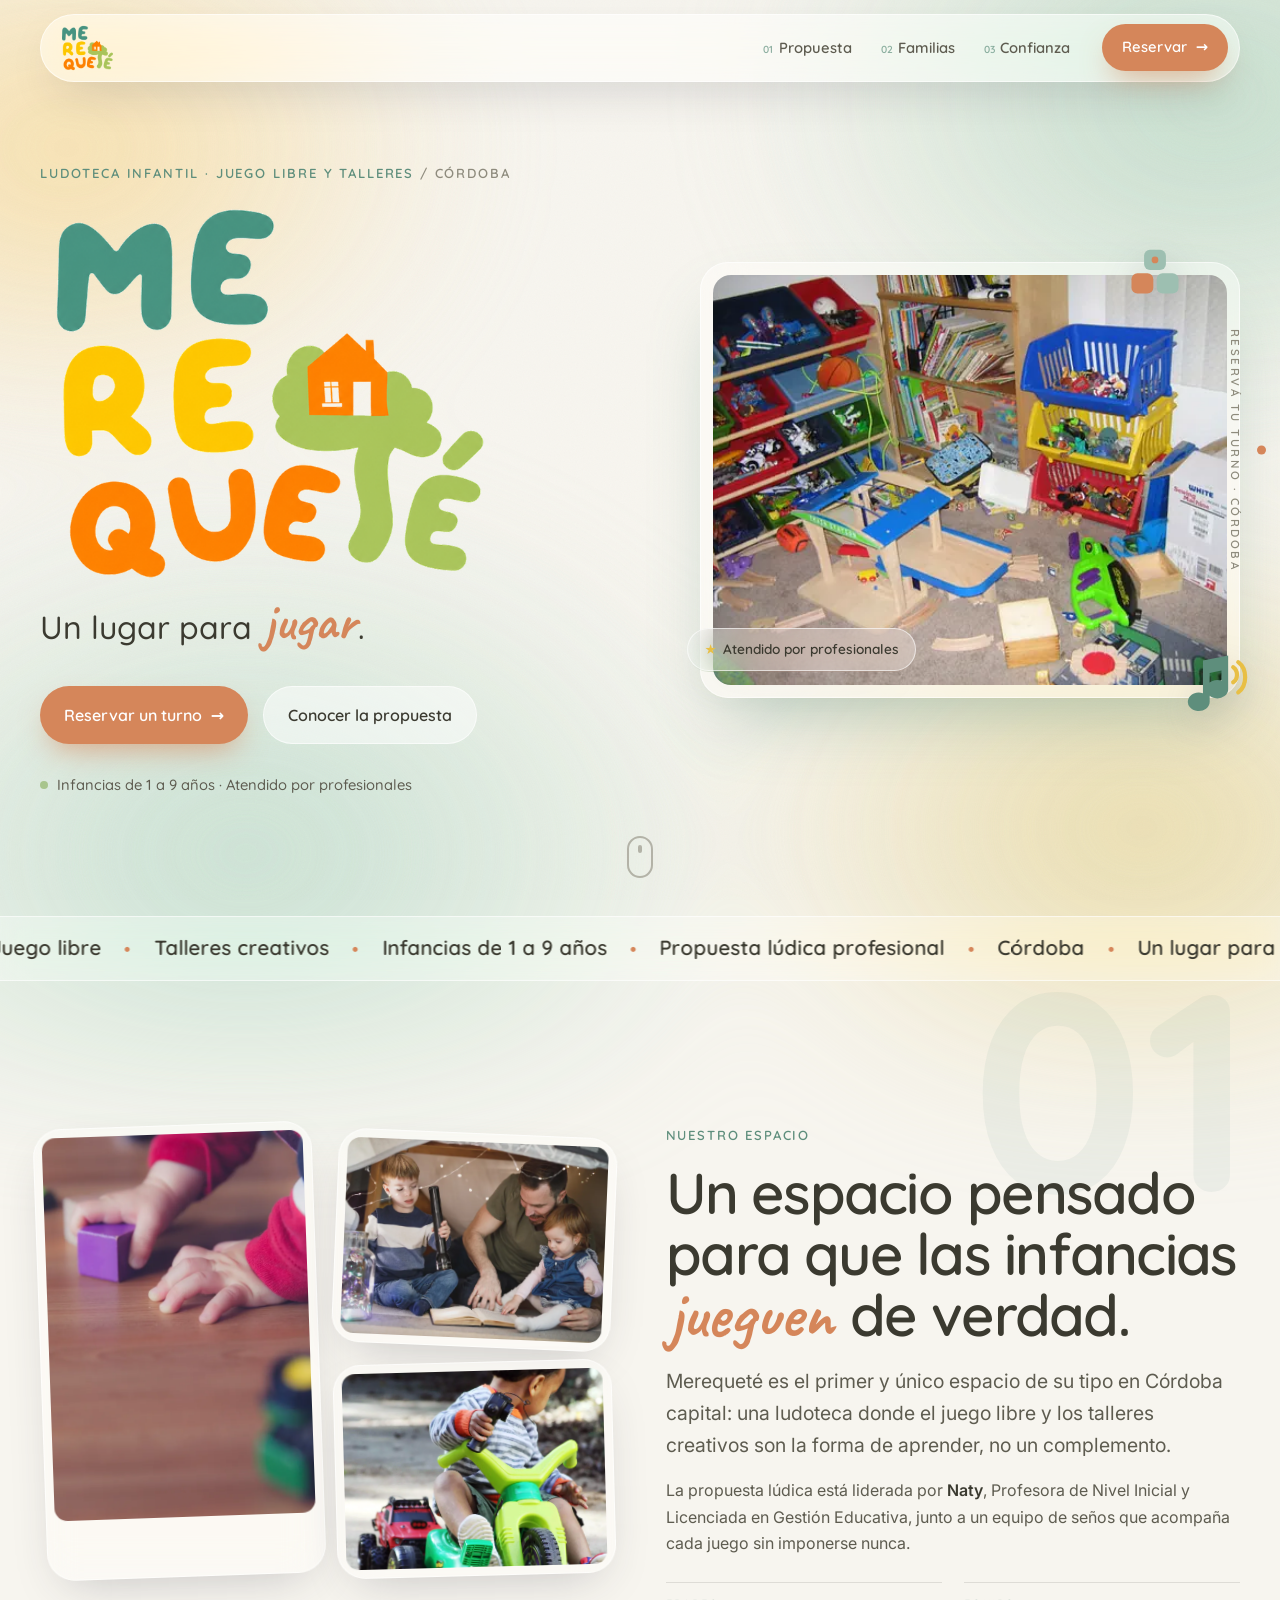
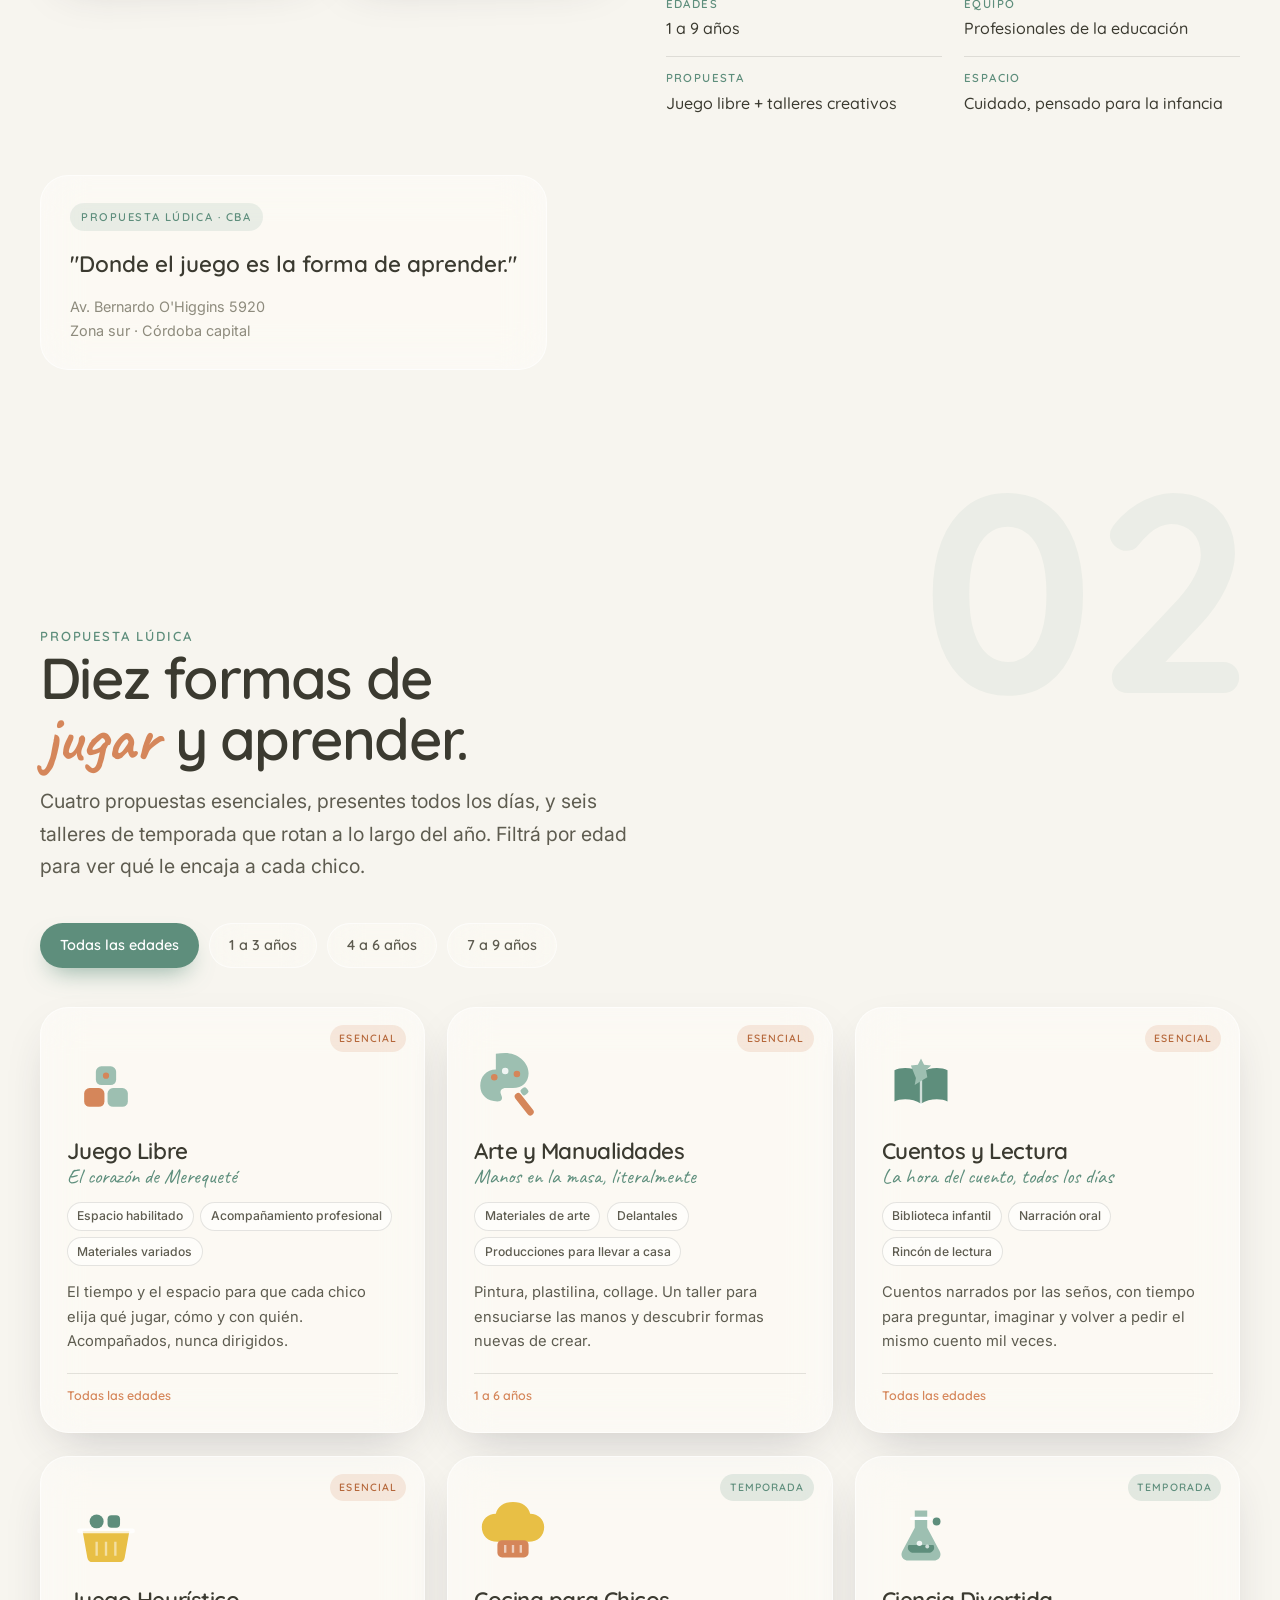
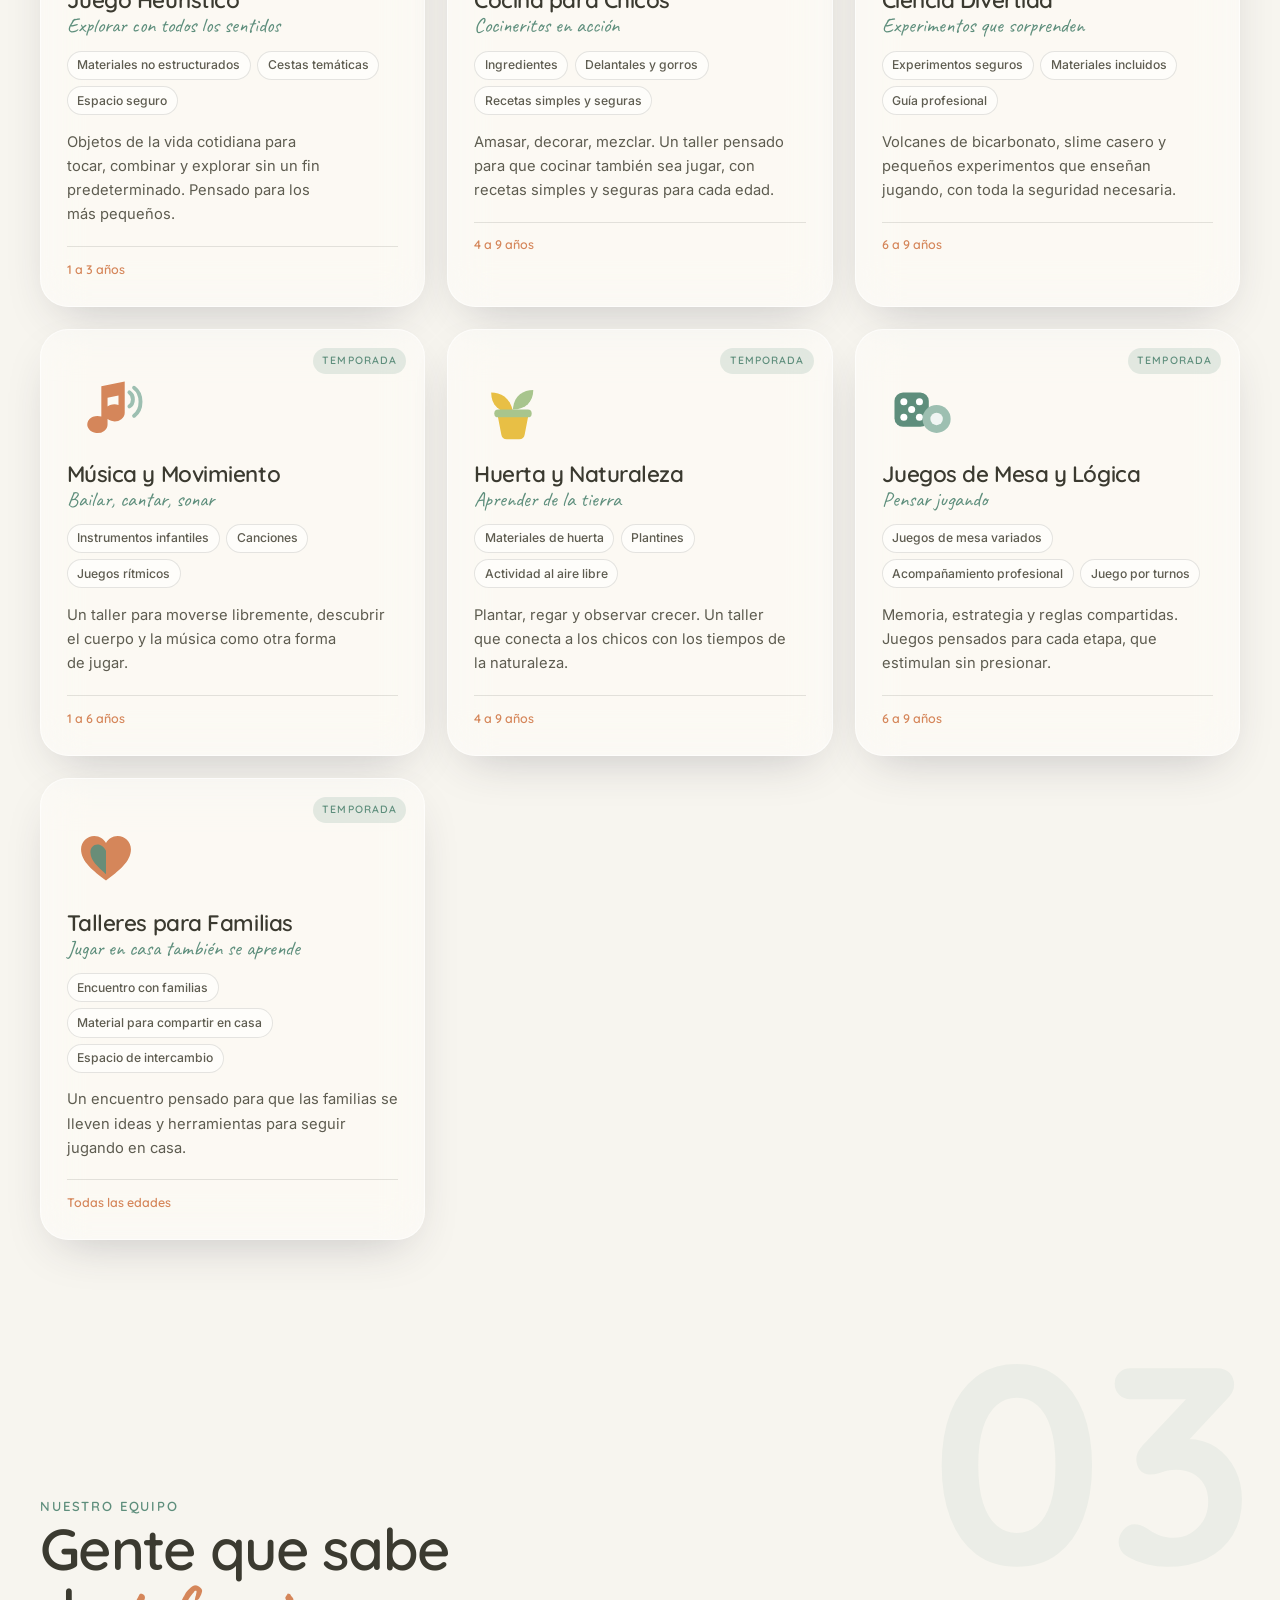
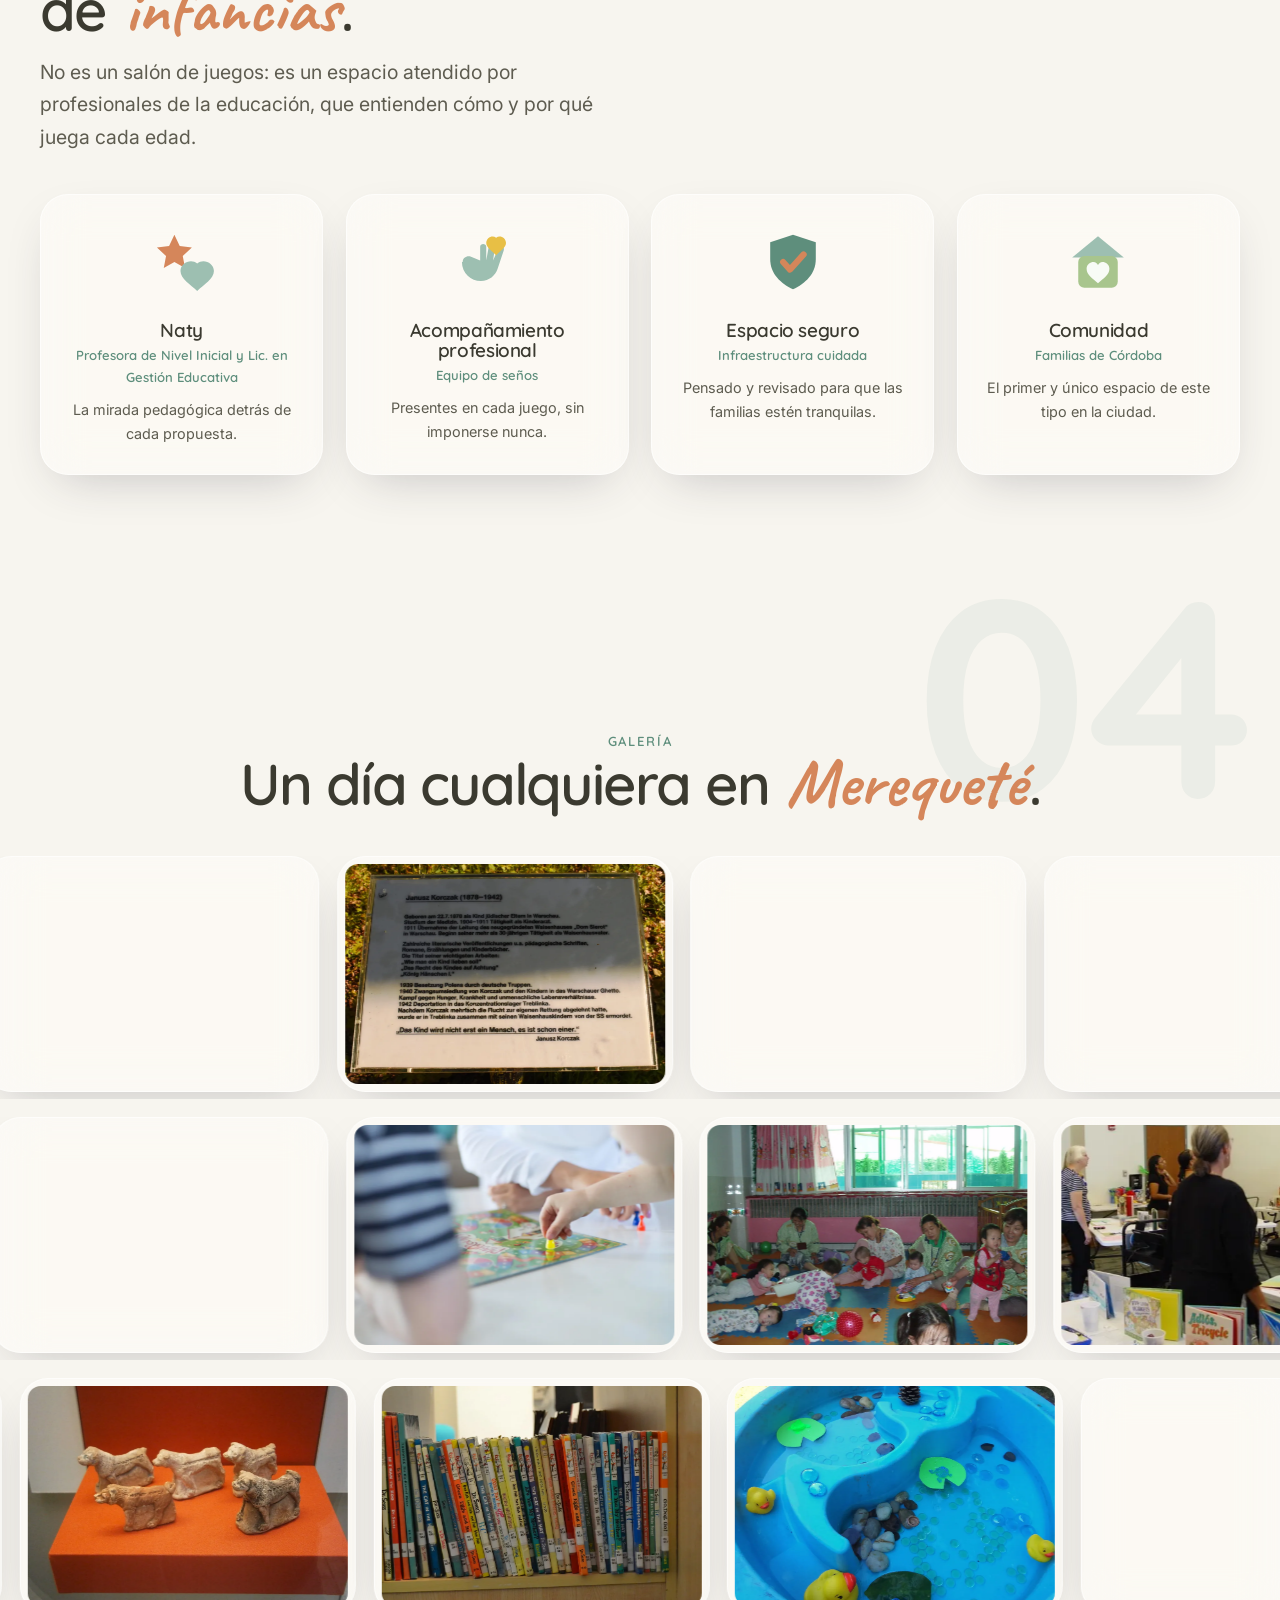
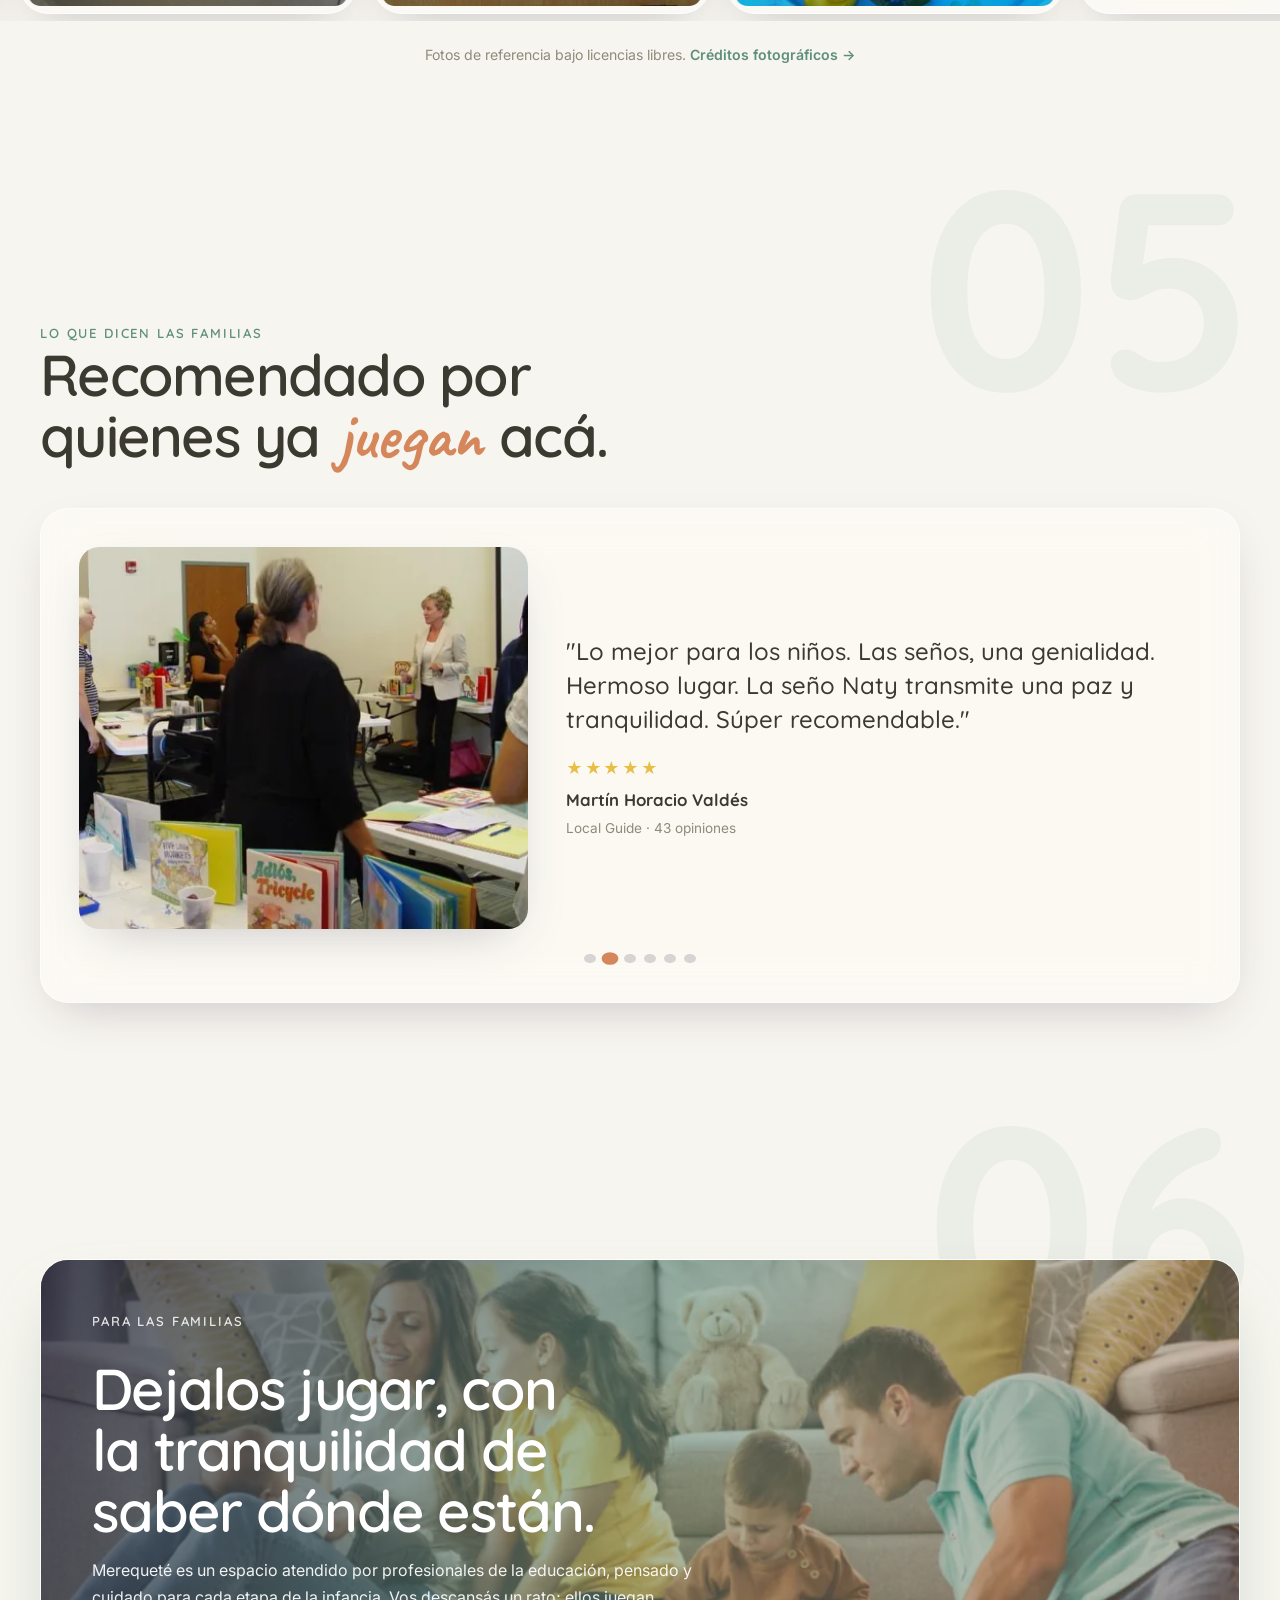
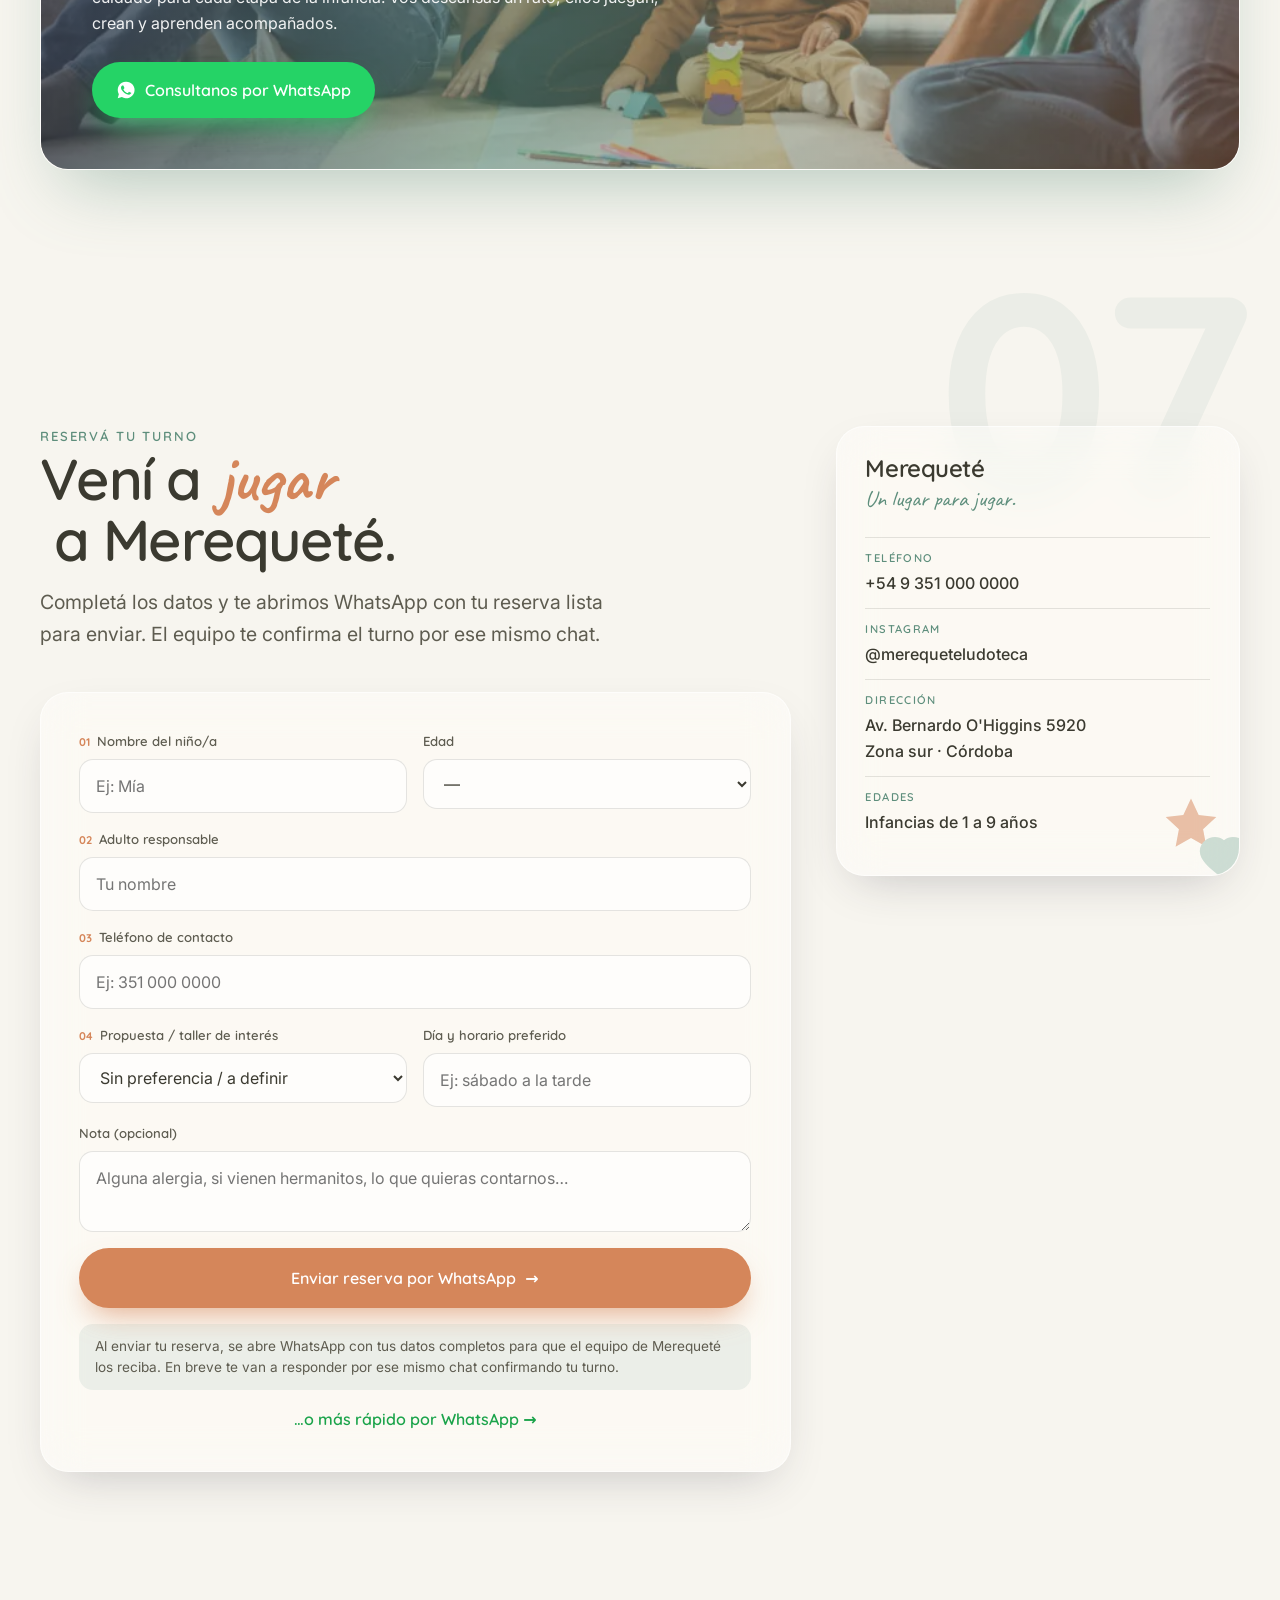
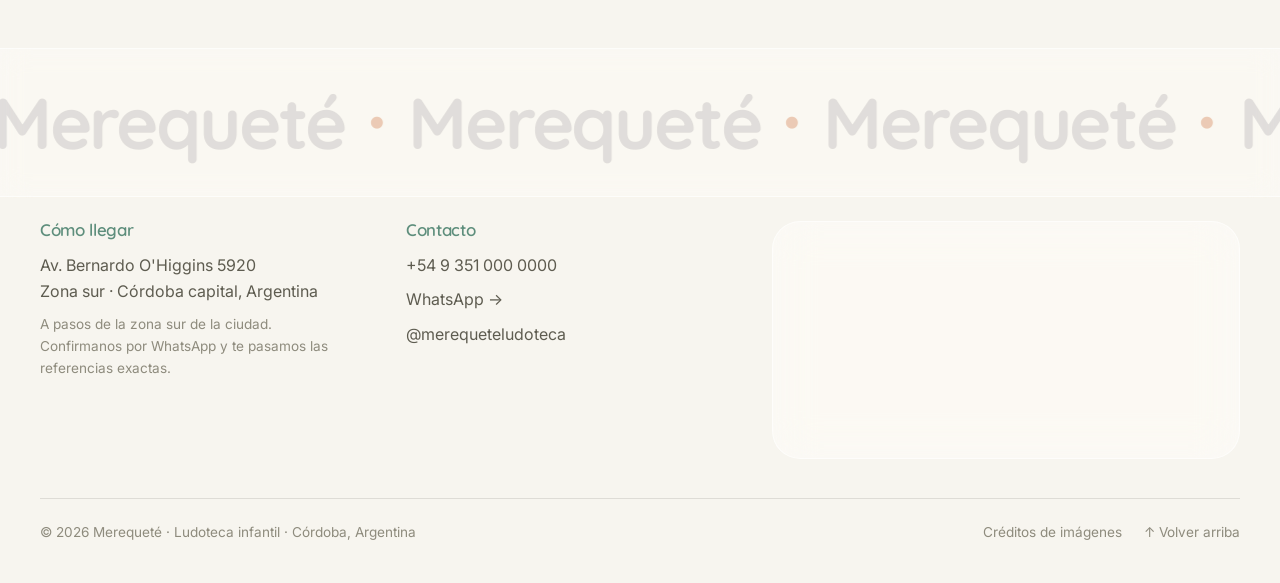
==== commit 41528d23: "favicon" ====
--- a/index.html
+++ b/index.html
@@ -13,7 +13,9 @@
   <meta property="og:description" content="Juego libre y talleres creativos para infancias de 1 a 9 años. Un lugar para jugar, atendido por profesionales." />
   <meta property="og:image" content="assets/img/hero.webp" />
 
-  <link rel="icon" href="assets/favicon.svg" type="image/svg+xml" />
+  <link rel="icon" type="image/png" href="assets/favicon.png?v=20260625" />
+  <link rel="icon" type="image/x-icon" href="assets/favicon.ico?v=20260625" />
+  <link rel="apple-touch-icon" href="assets/apple-touch-icon.png?v=20260625" />
 
   <!-- Fonts -->
   <link rel="preconnect" href="https://fonts.googleapis.com" />
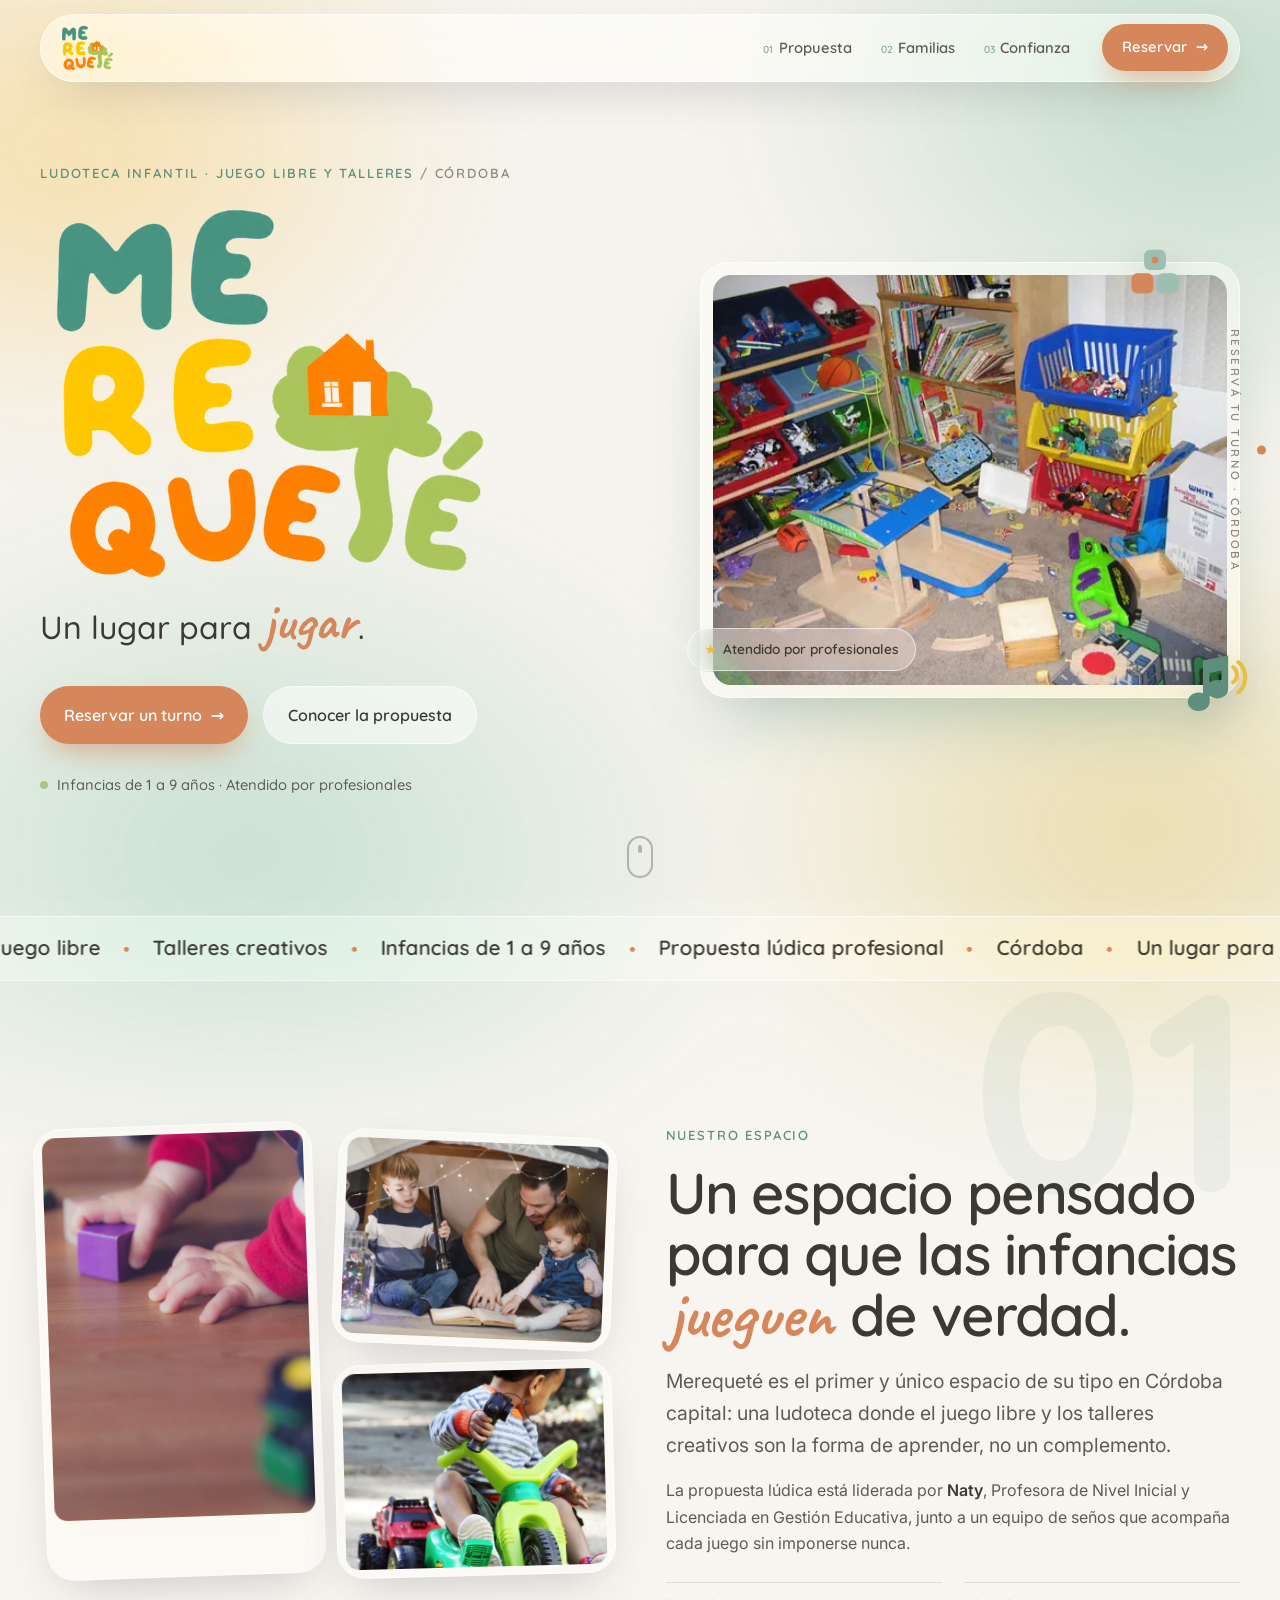
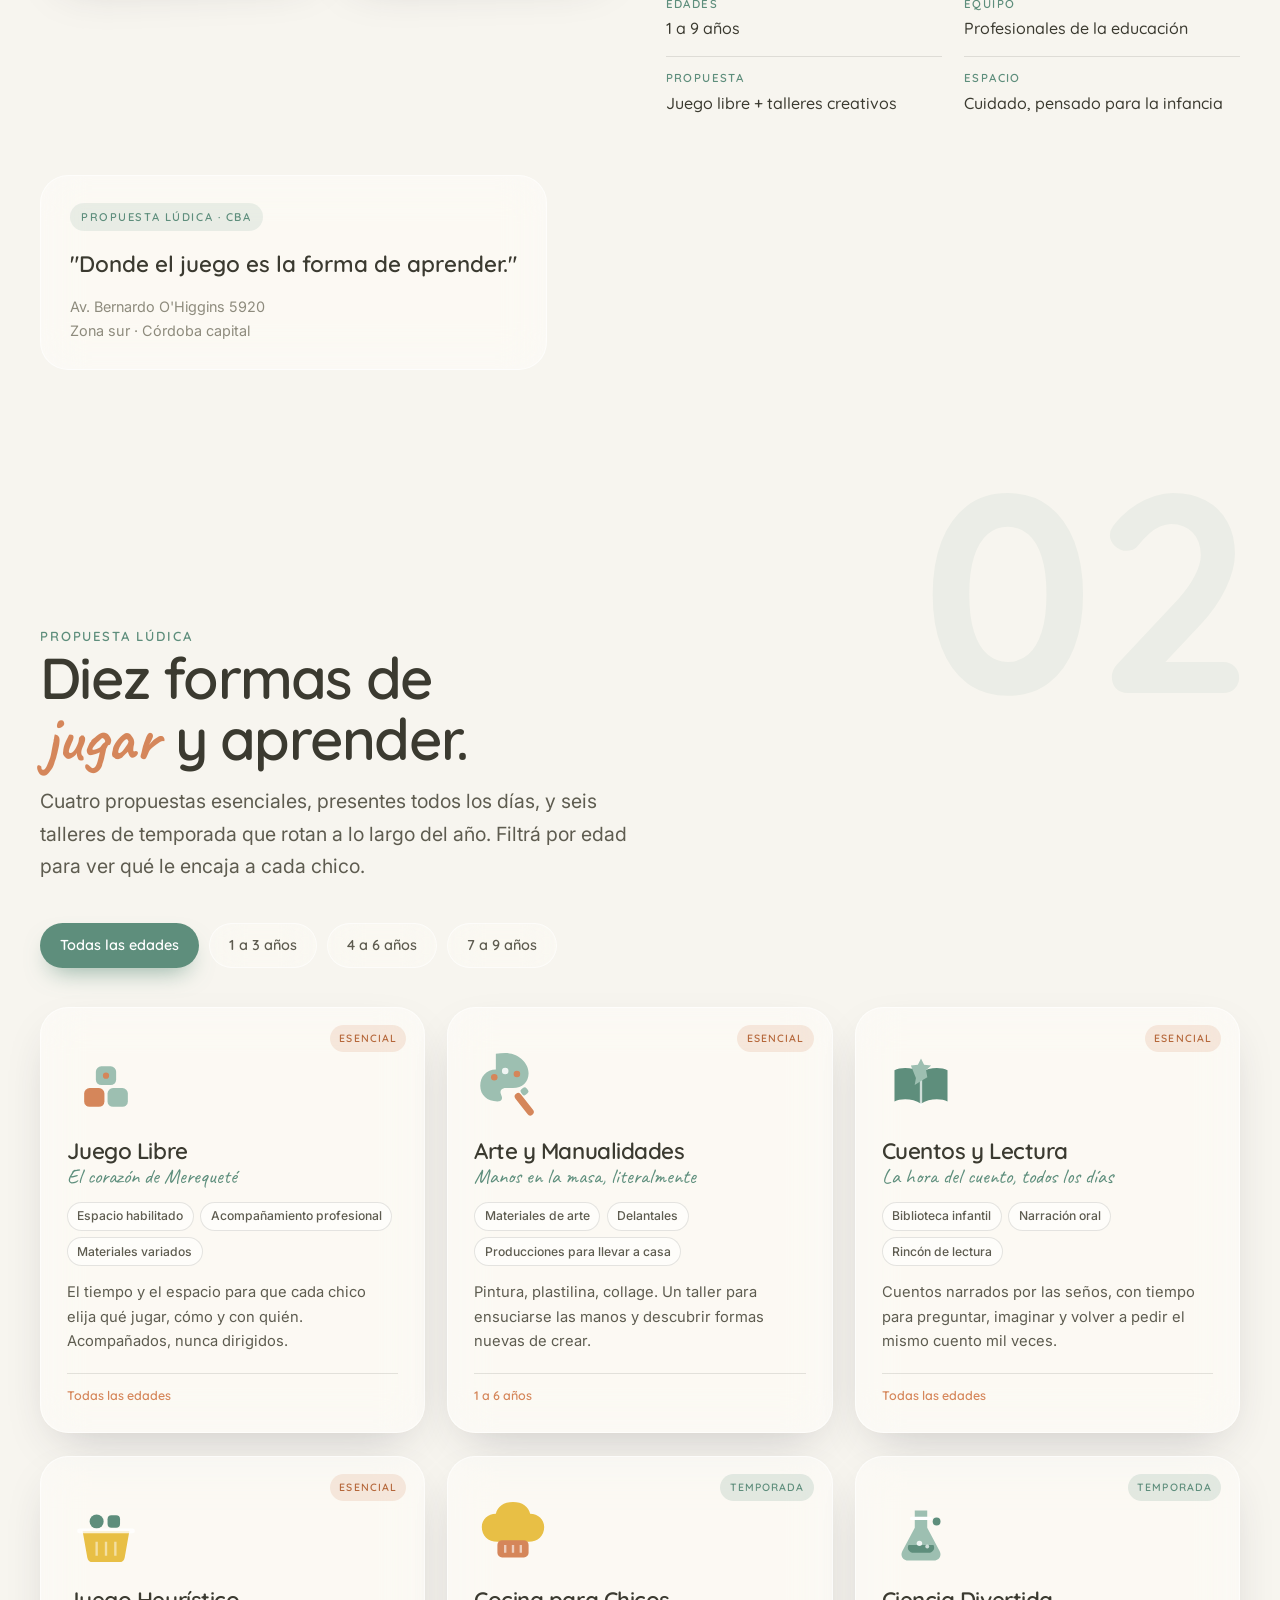
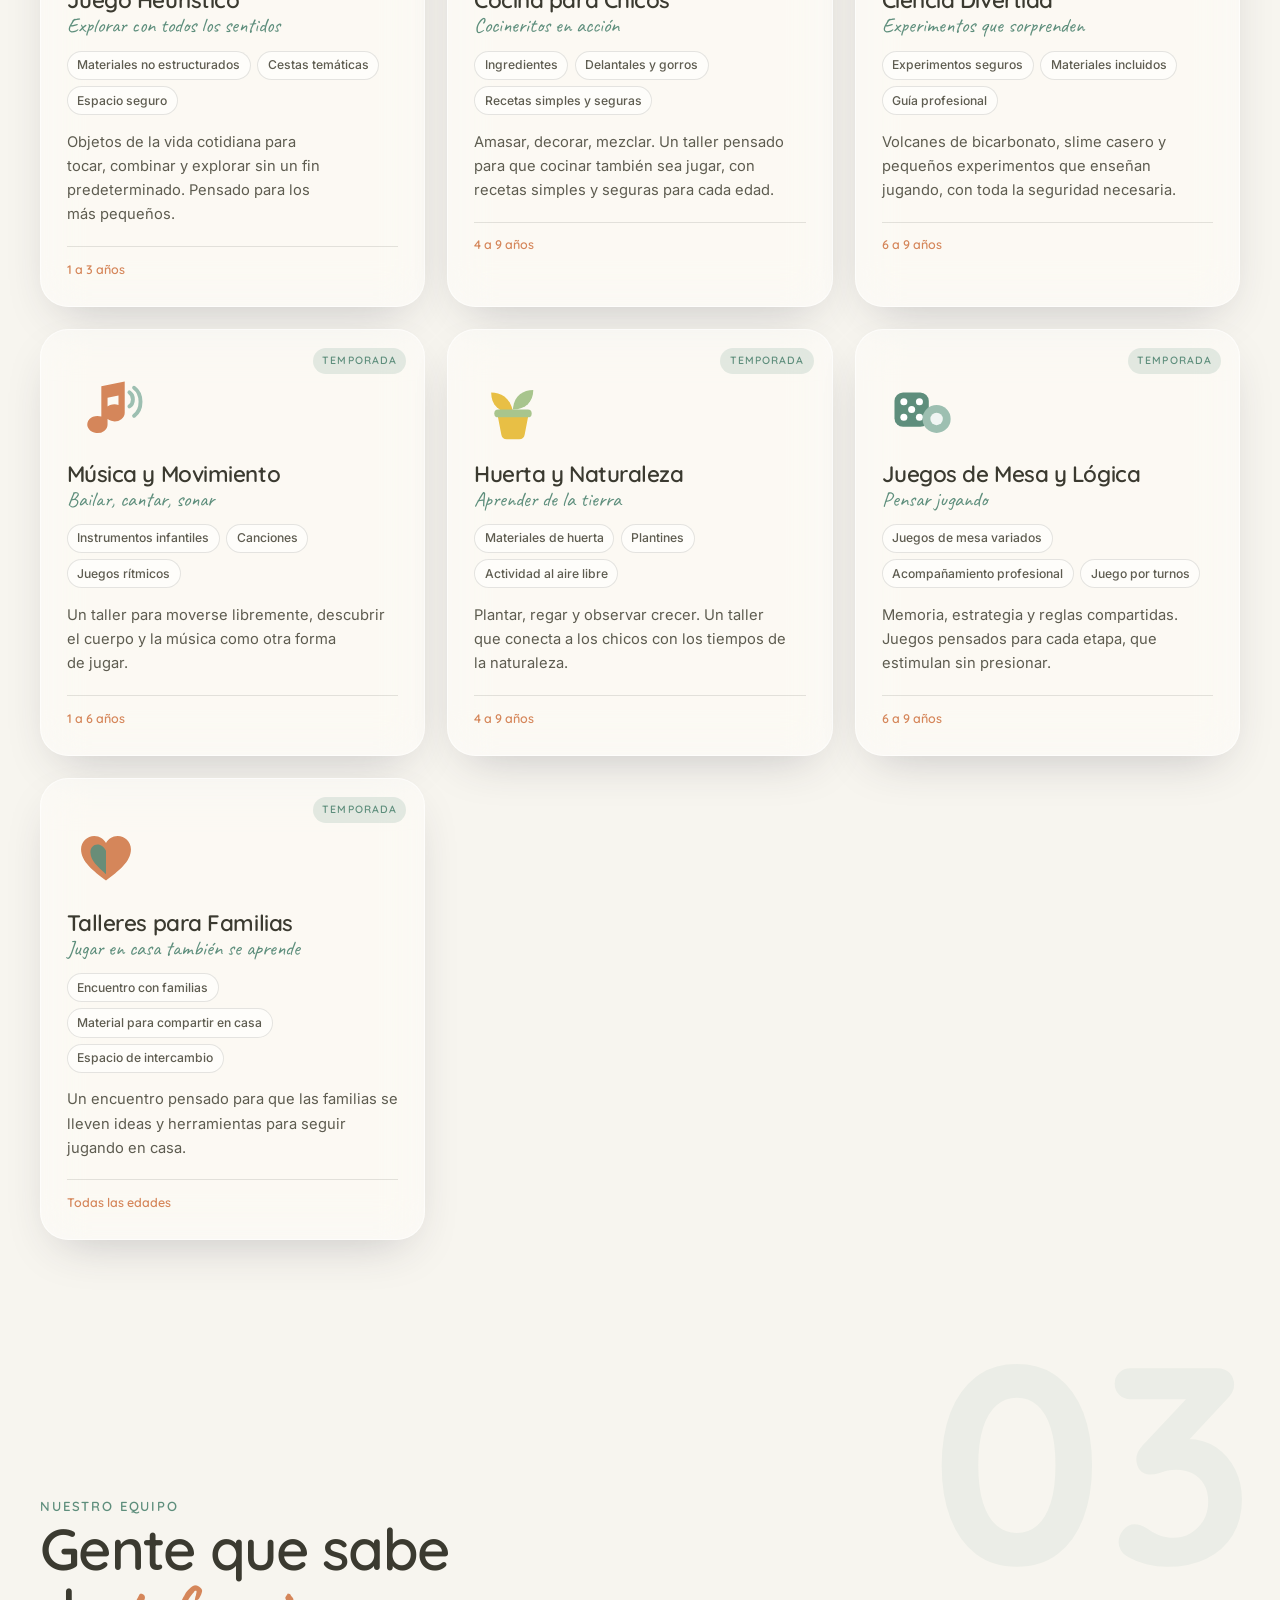
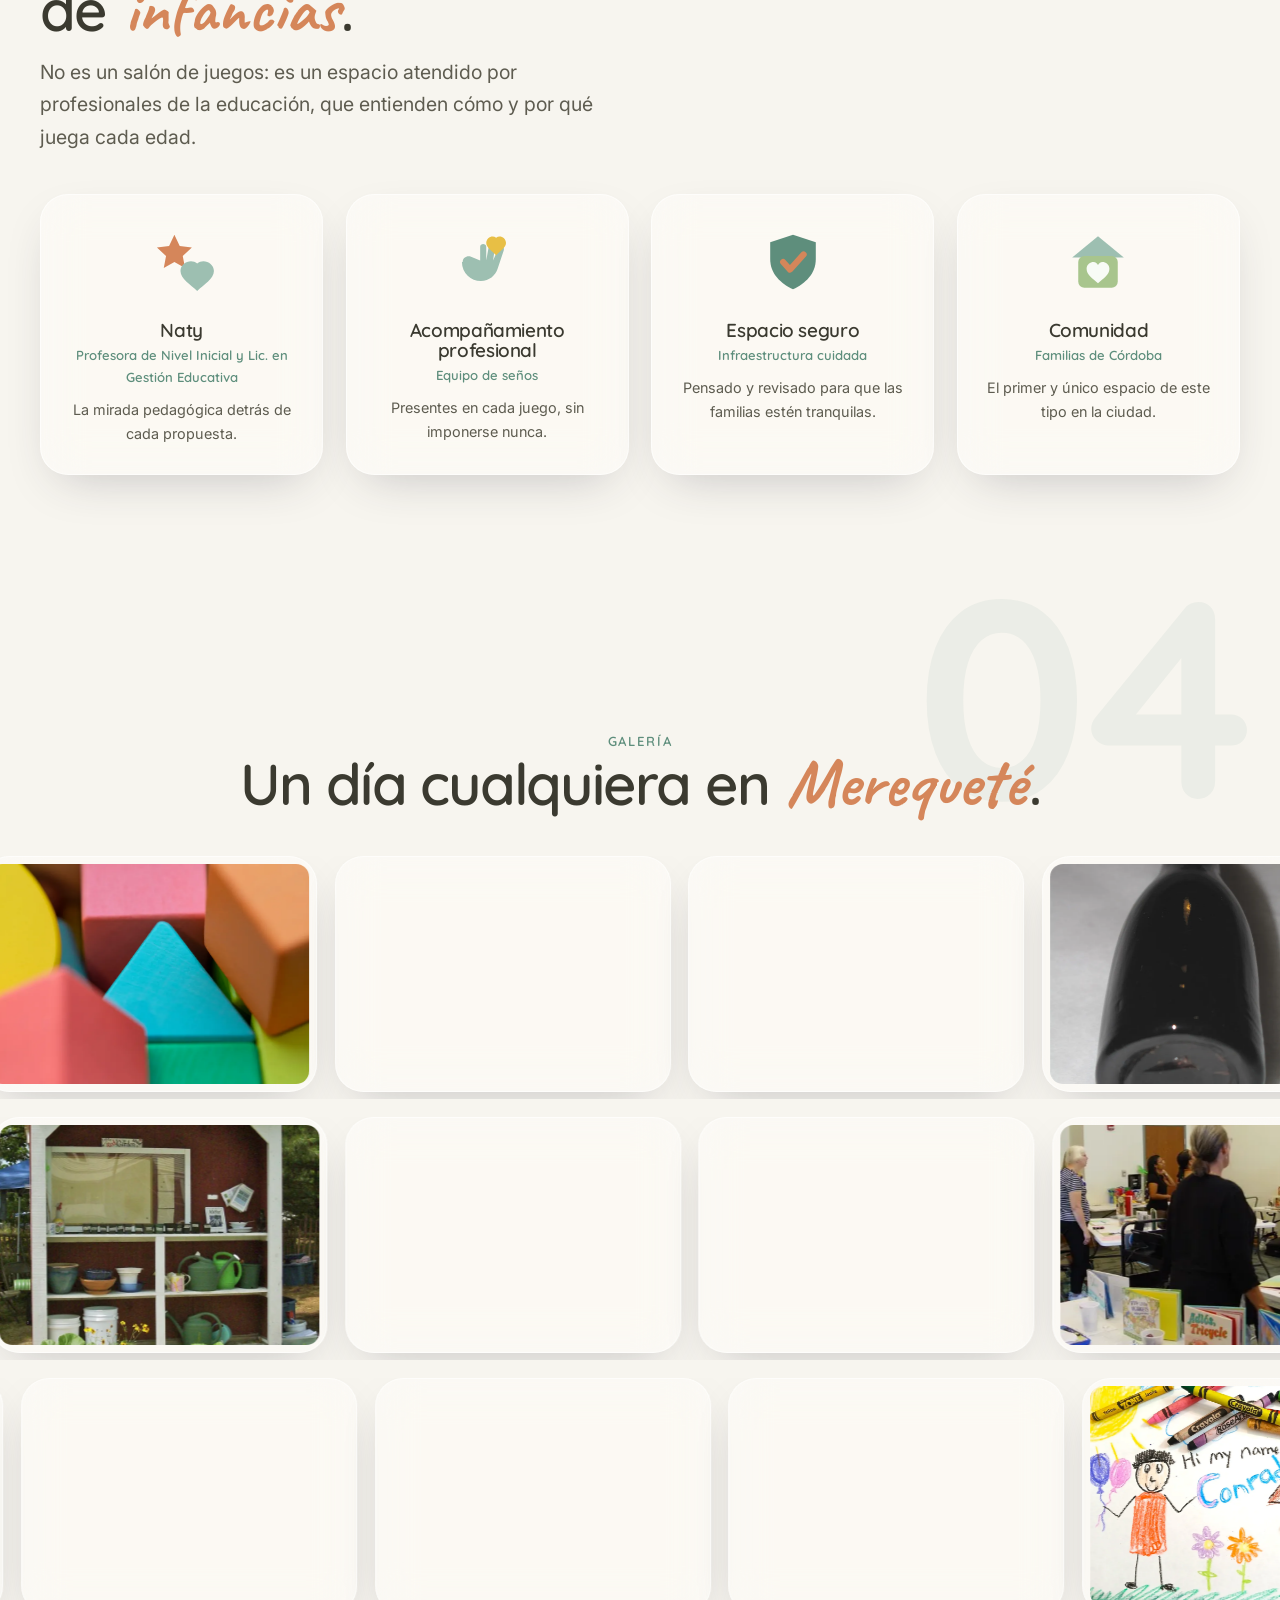
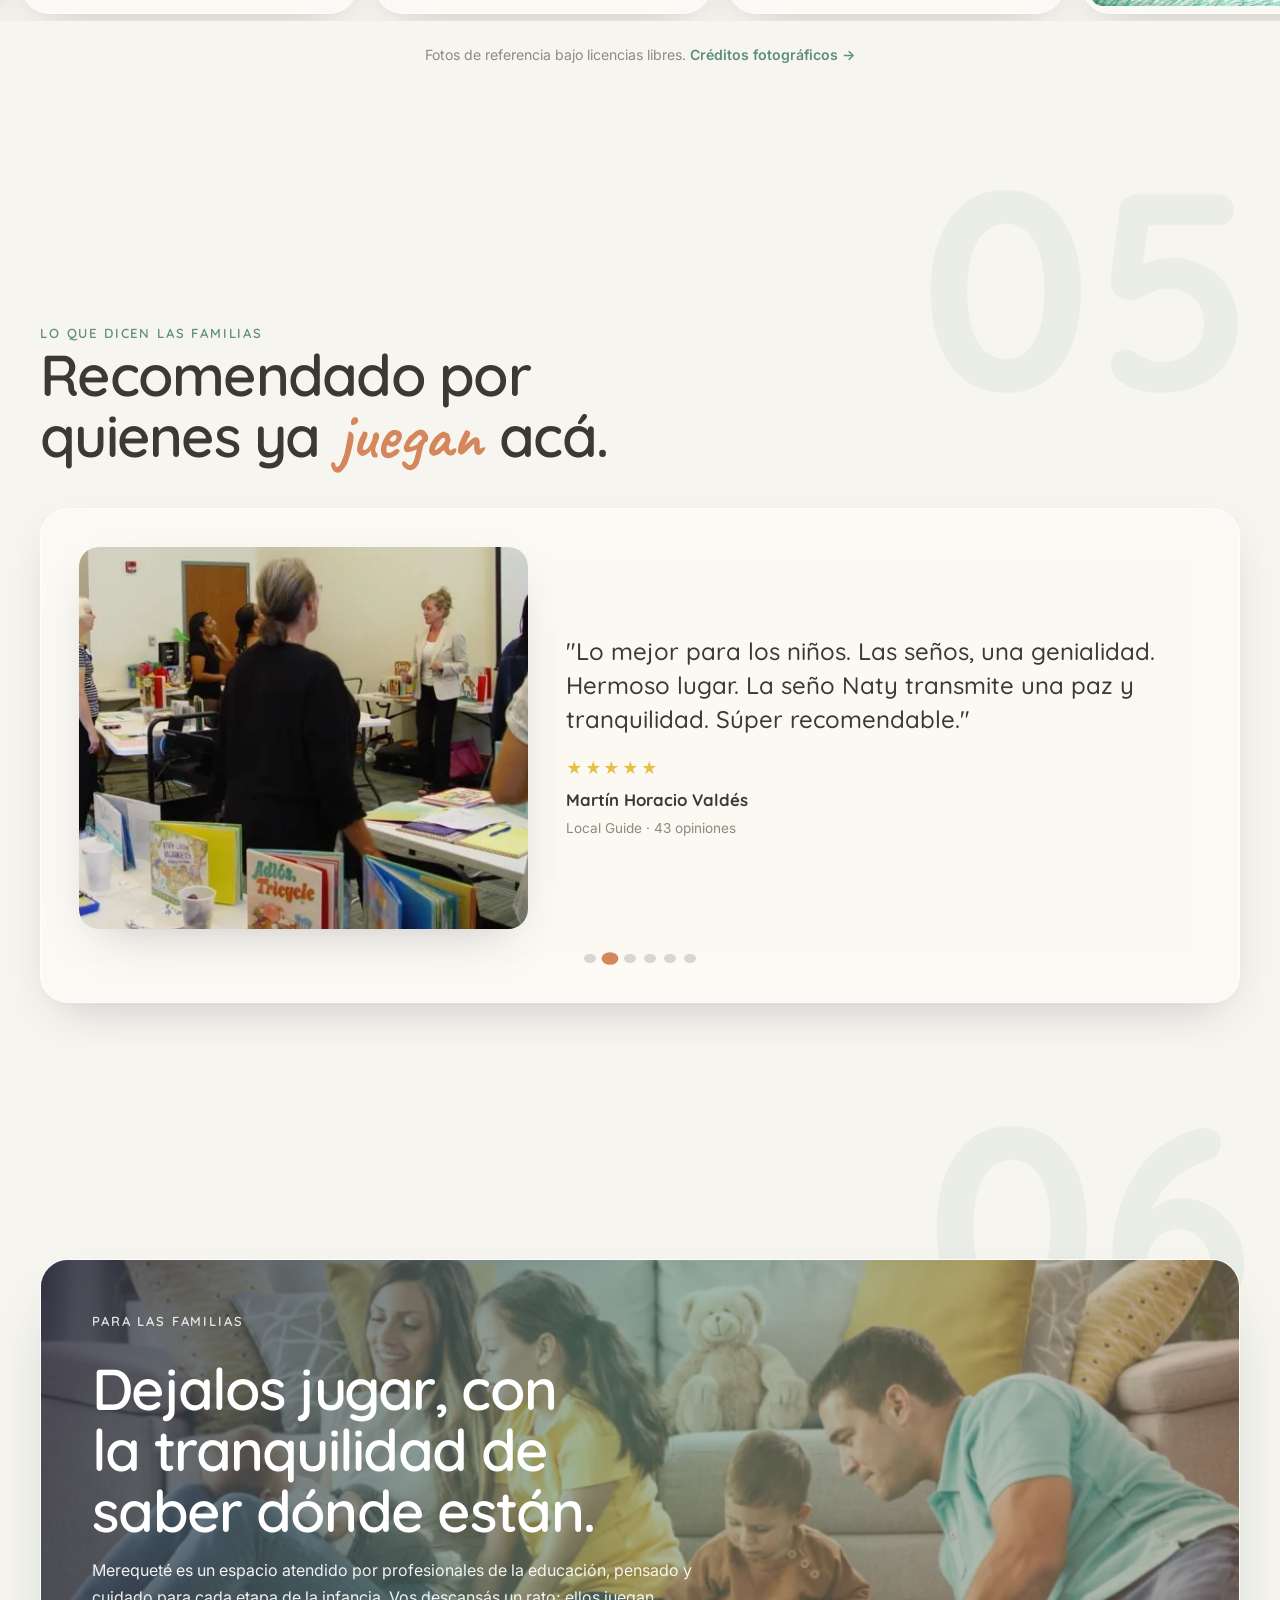
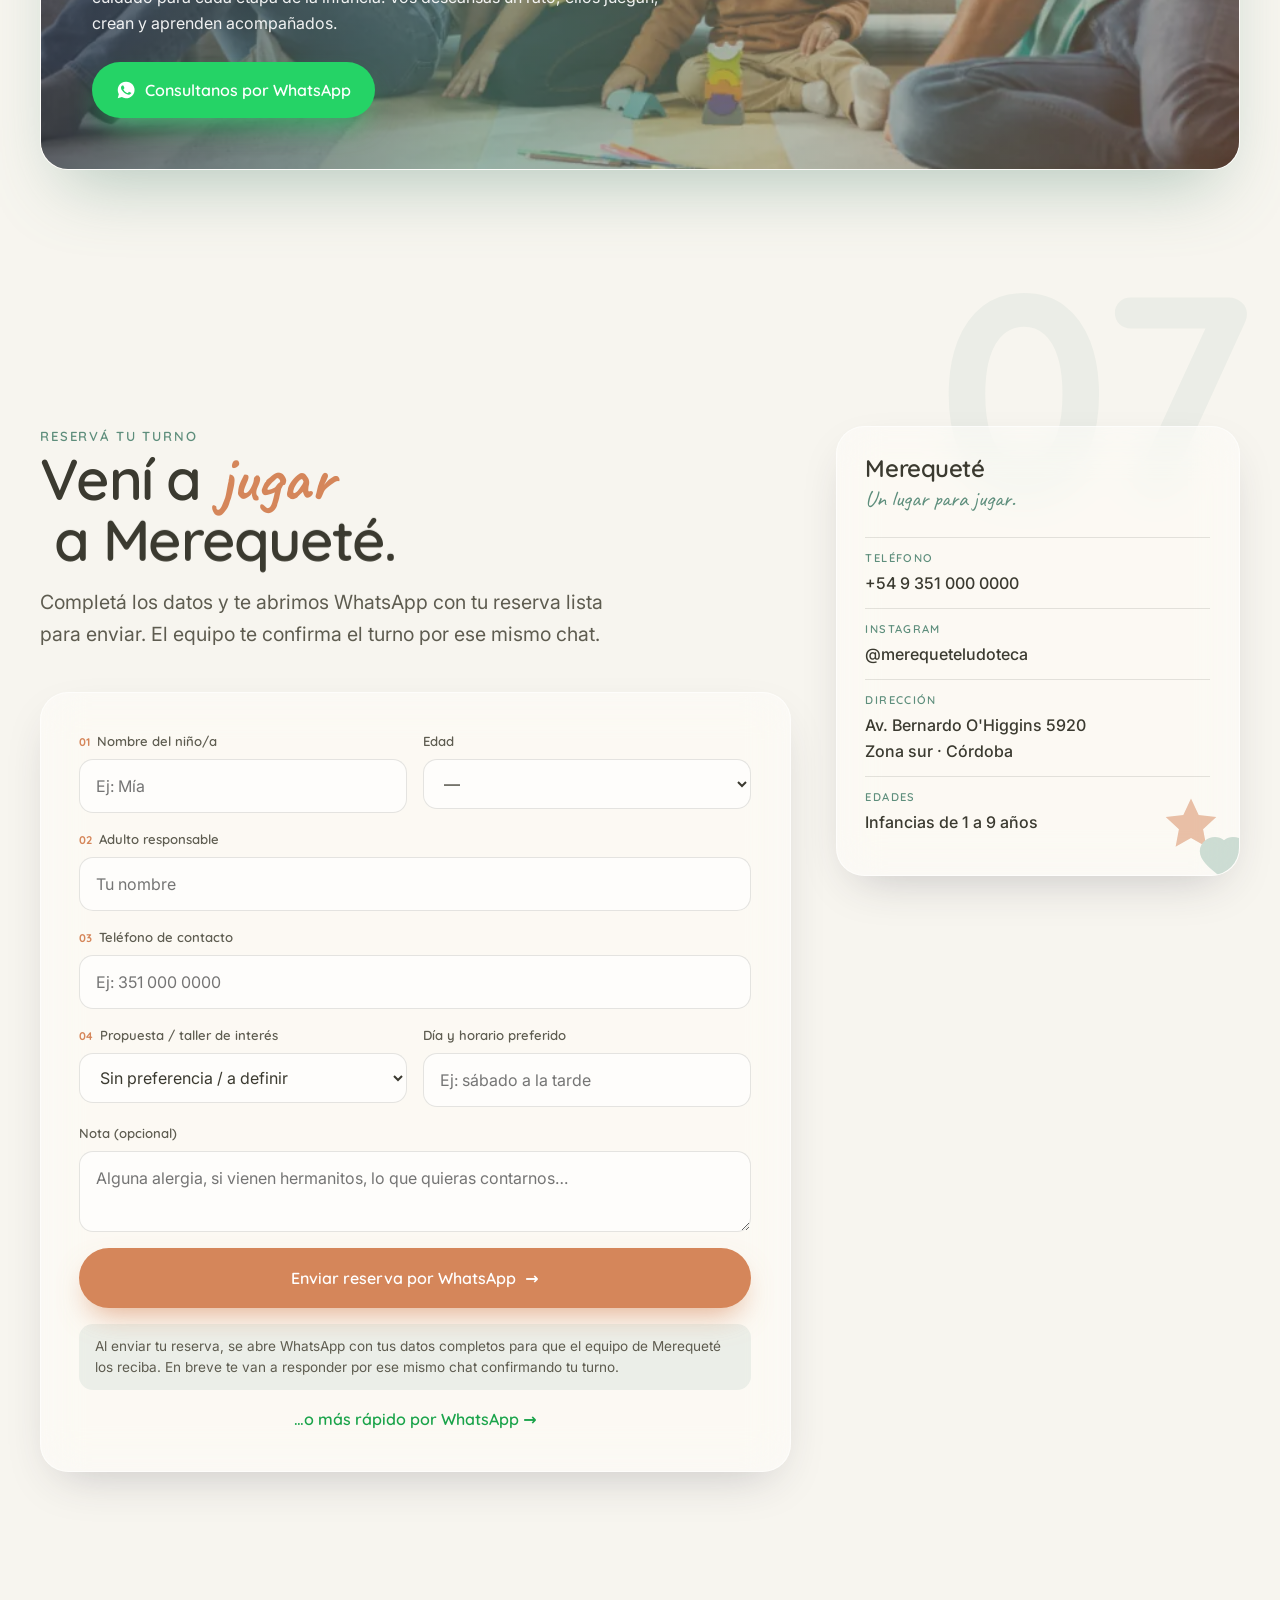
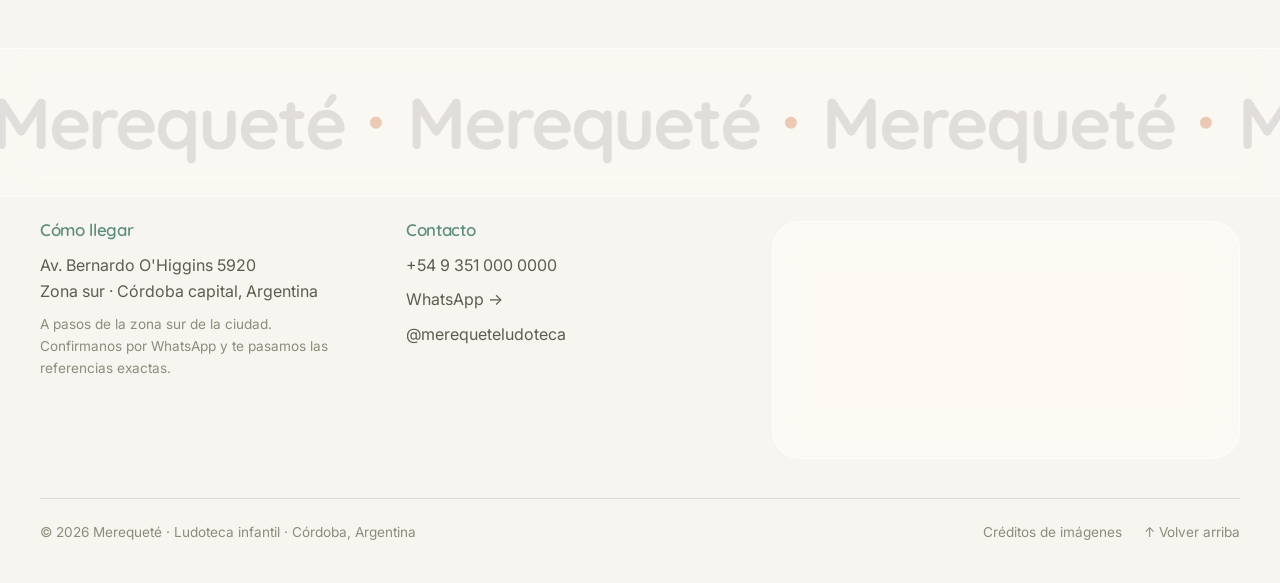
==== commit 08f3197a: "fade-in-main" ====
--- a/index.html
+++ b/index.html
@@ -13,9 +13,9 @@
   <meta property="og:description" content="Juego libre y talleres creativos para infancias de 1 a 9 años. Un lugar para jugar, atendido por profesionales." />
   <meta property="og:image" content="assets/img/hero.webp" />
 
-  <link rel="icon" type="image/png" href="assets/favicon.png?v=20260625" />
-  <link rel="icon" type="image/x-icon" href="assets/favicon.ico?v=20260625" />
-  <link rel="apple-touch-icon" href="assets/apple-touch-icon.png?v=20260625" />
+  <link rel="icon" type="image/png" href="assets/favicon.png?v=20260628" />
+  <link rel="icon" type="image/x-icon" href="assets/favicon.ico?v=20260628" />
+  <link rel="apple-touch-icon" href="assets/apple-touch-icon.png?v=20260628" />
 
   <!-- Fonts -->
   <link rel="preconnect" href="https://fonts.googleapis.com" />
@@ -25,7 +25,7 @@
   <!-- Hero priority -->
   <link rel="preload" as="image" href="assets/img/hero.webp" fetchpriority="high" />
 
-  <link rel="stylesheet" href="styles.css?v=20260625" />
+  <link rel="stylesheet" href="styles.css?v=20260628" />
 </head>
 <body>
 
@@ -668,7 +668,7 @@
   <!-- ============ SCRIPTS ============ -->
   <script defer src="lib/gsap.min.js"></script>
   <script defer src="lib/ScrollTrigger.min.js"></script>
-  <script defer src="lib/manifest.js?v=20260625"></script>
-  <script defer src="main.js?v=20260625"></script>
+  <script defer src="lib/manifest.js?v=20260628"></script>
+  <script defer src="main.js?v=20260628"></script>
 </body>
 </html>
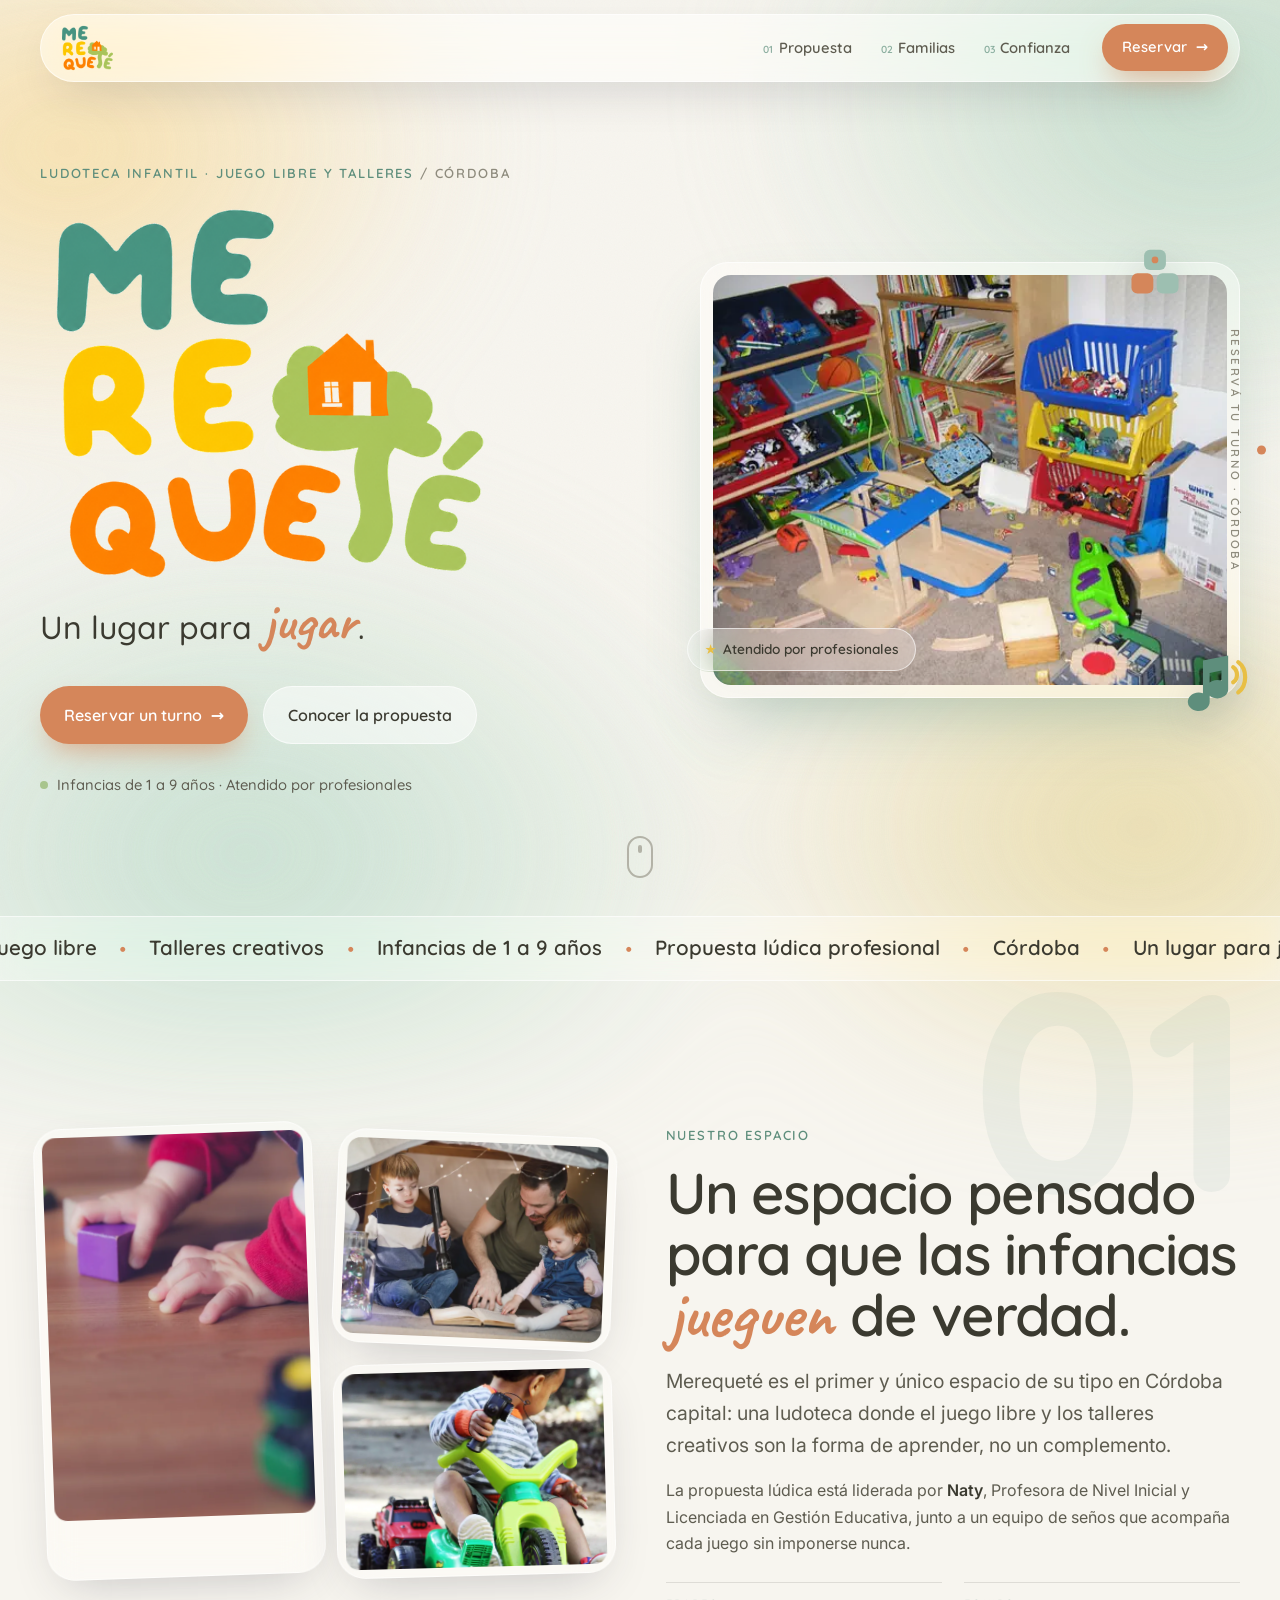
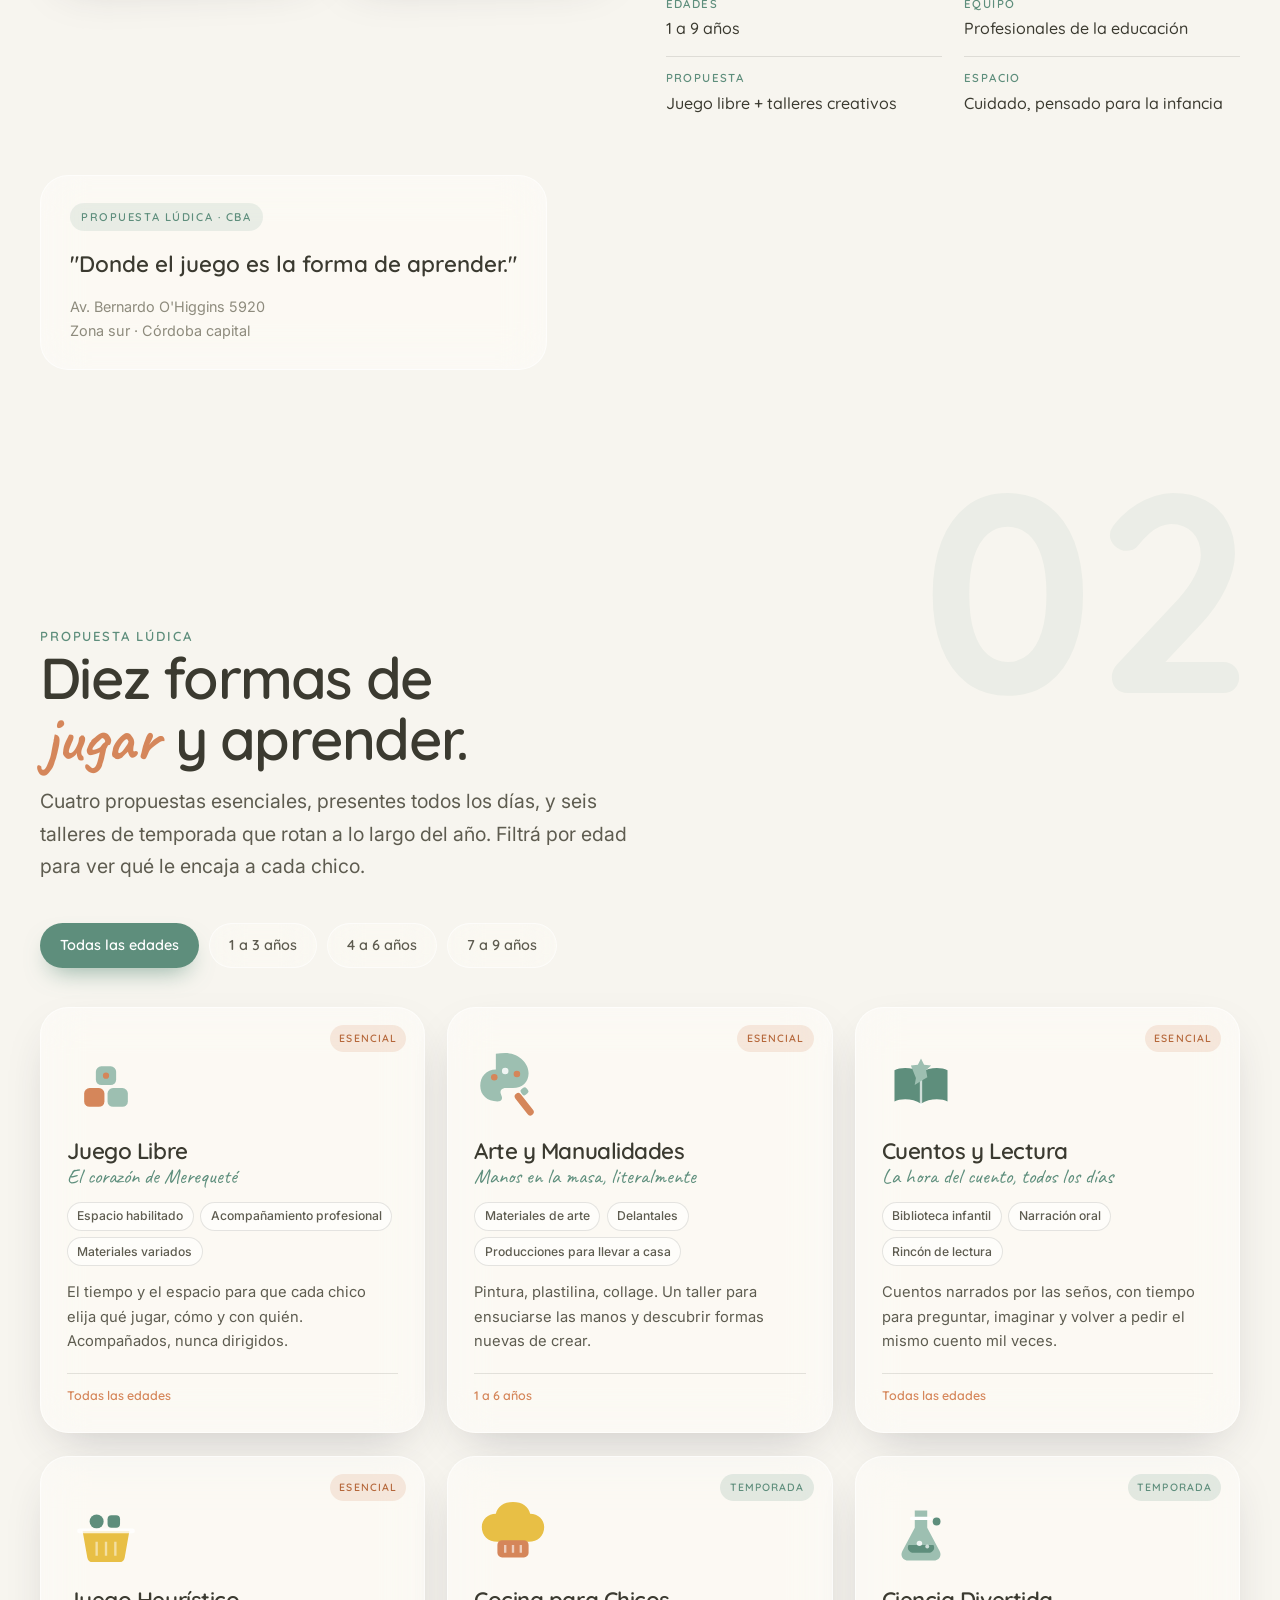
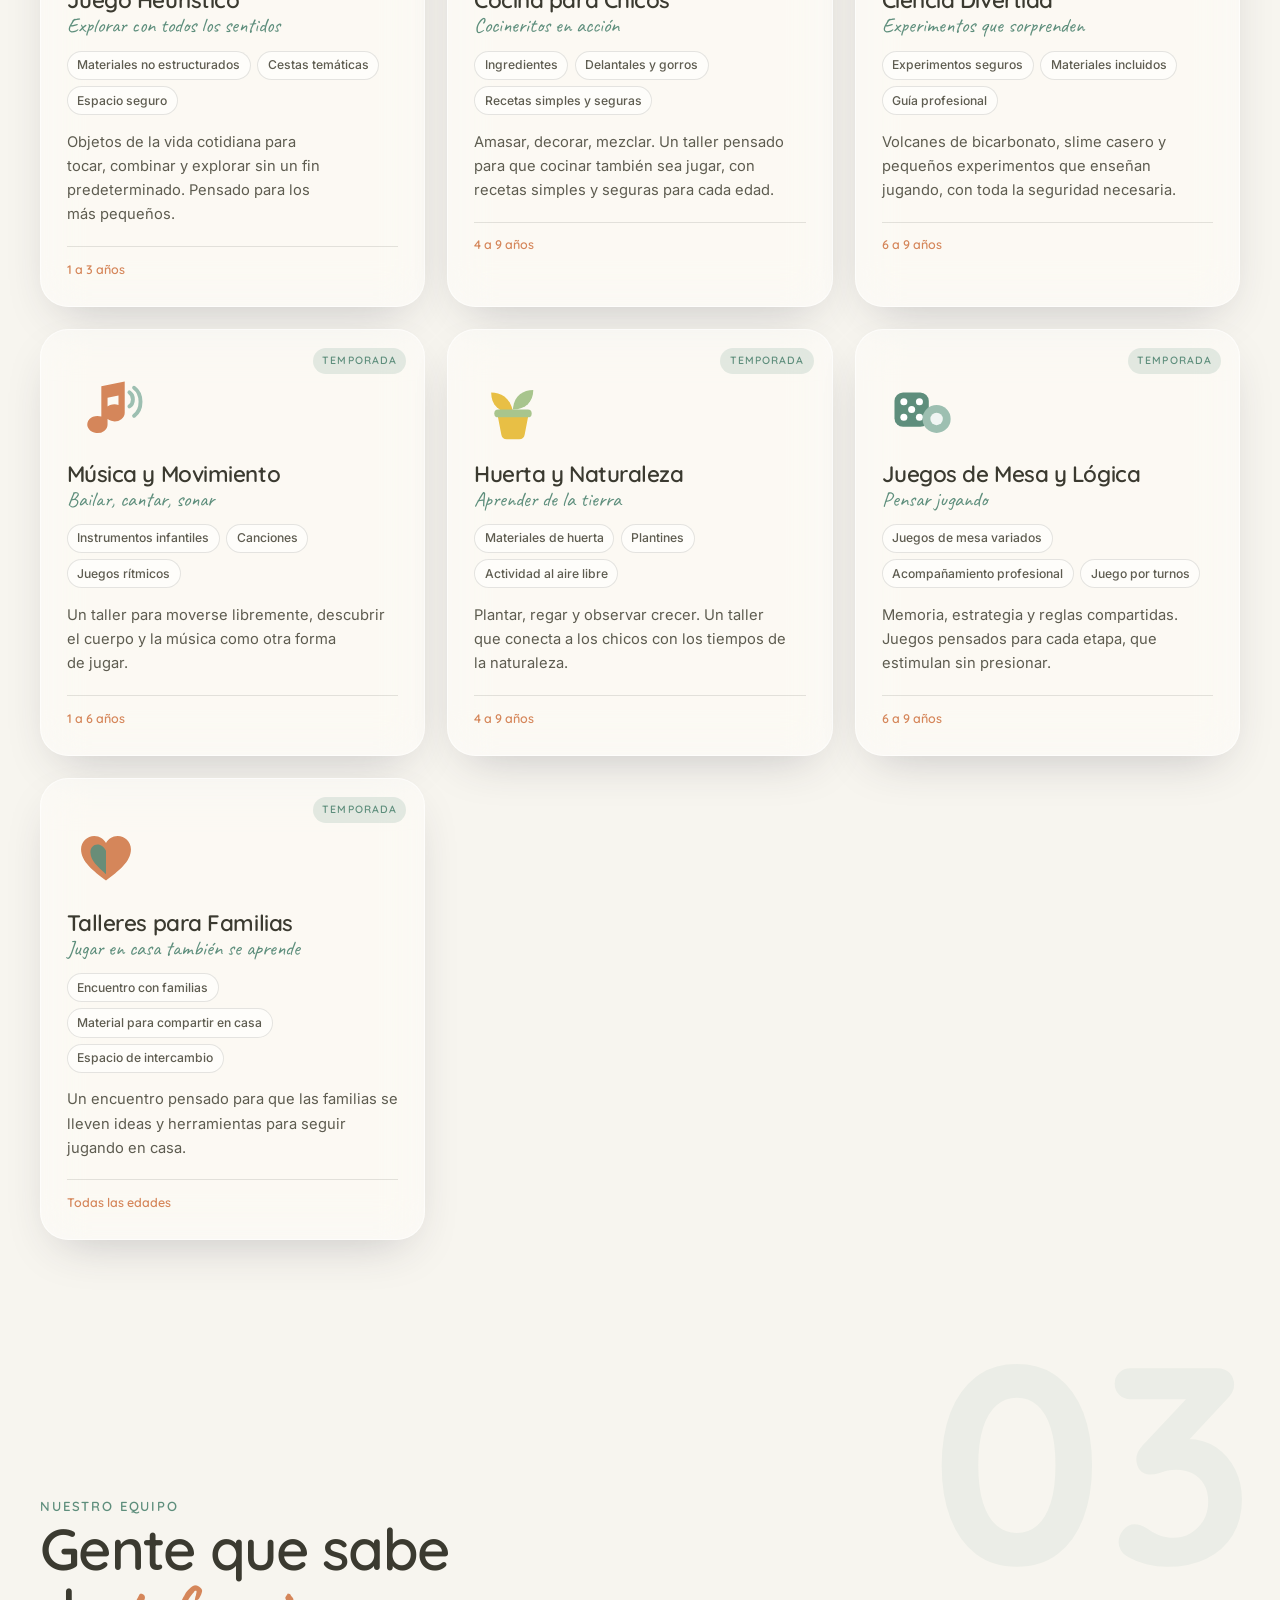
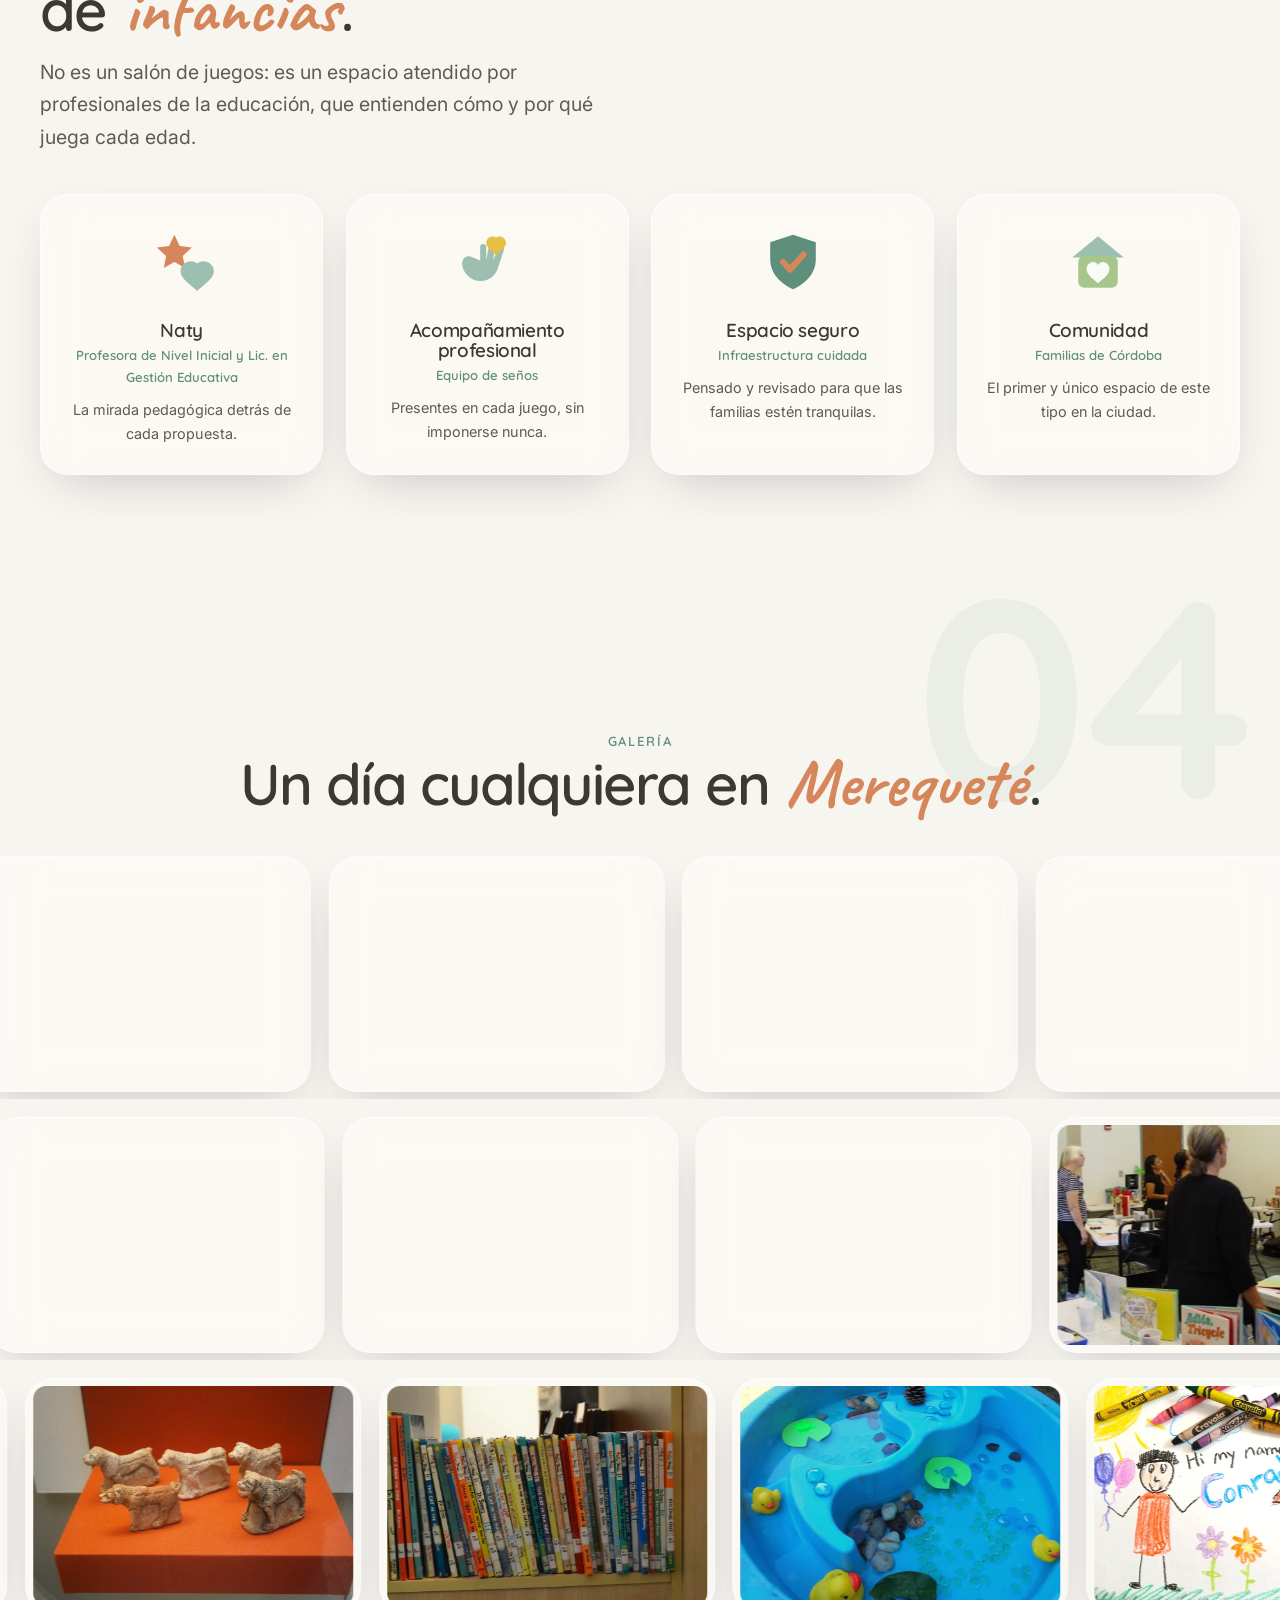
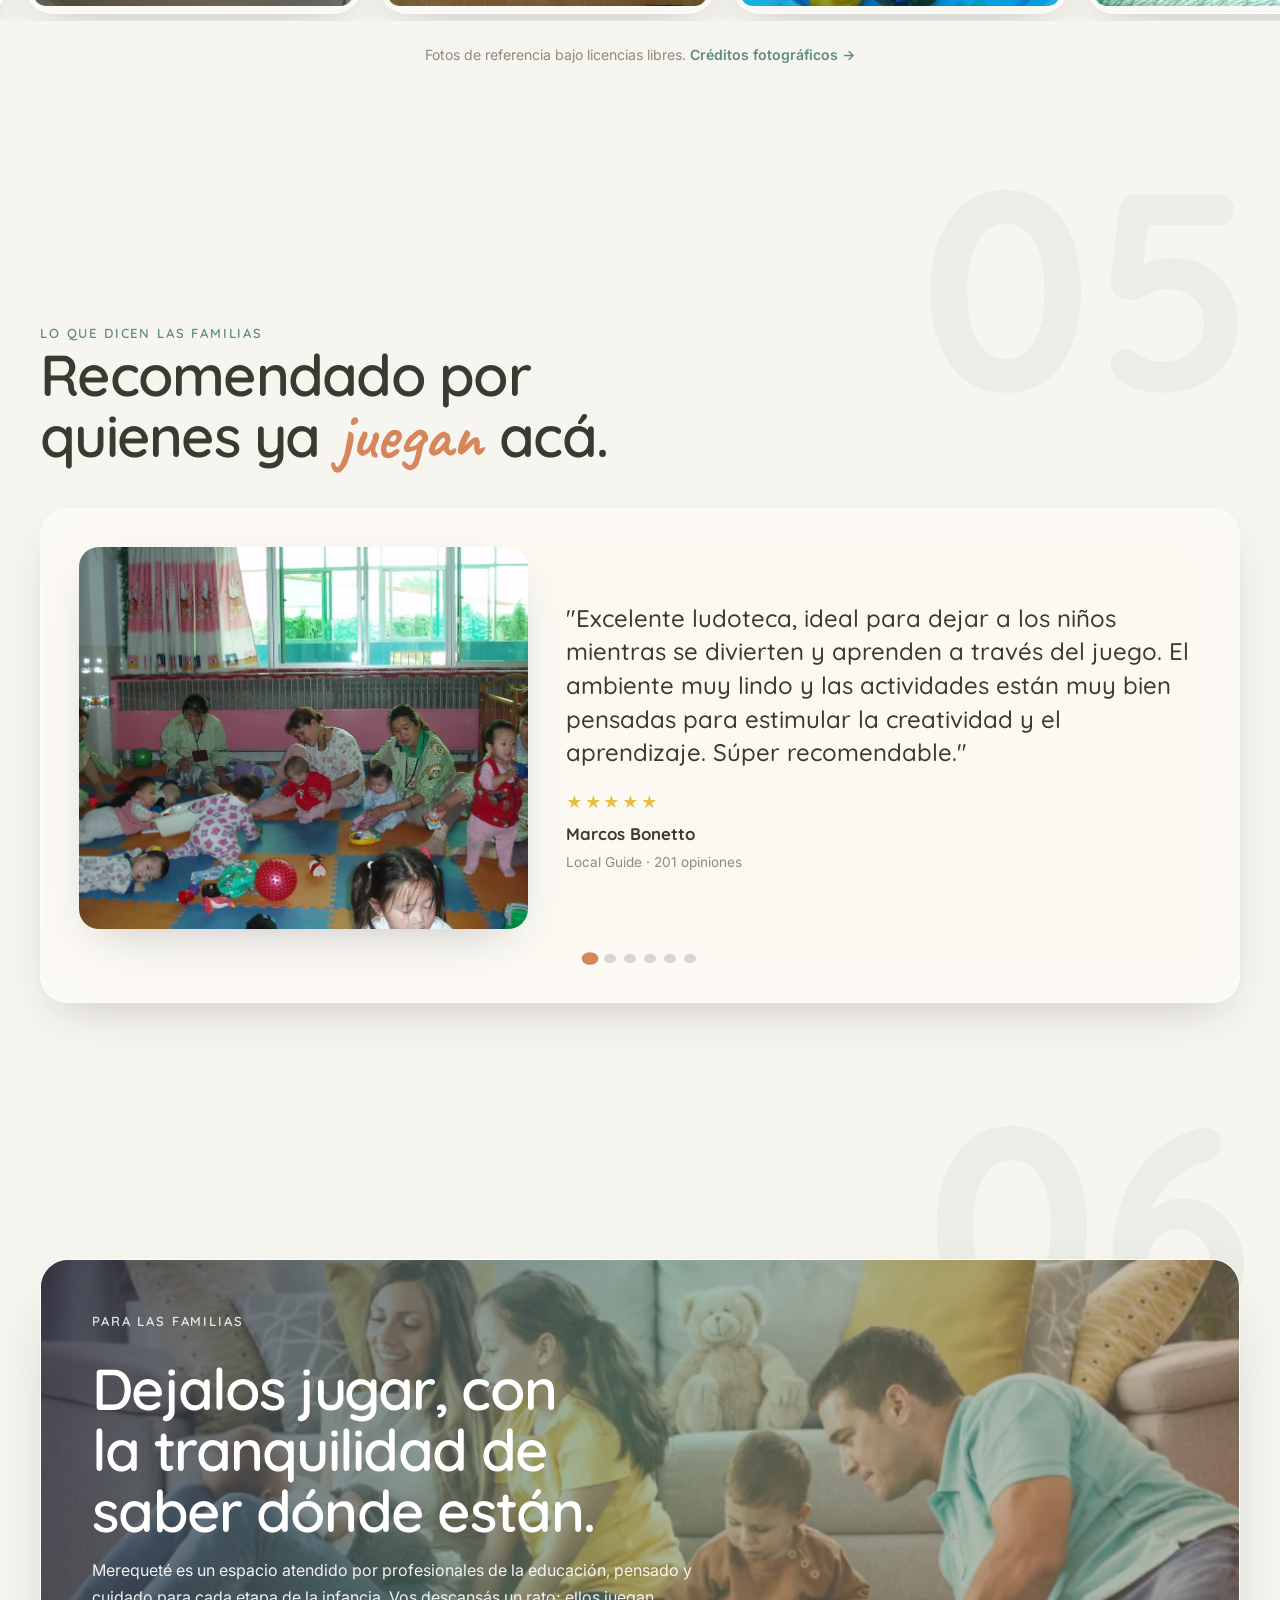
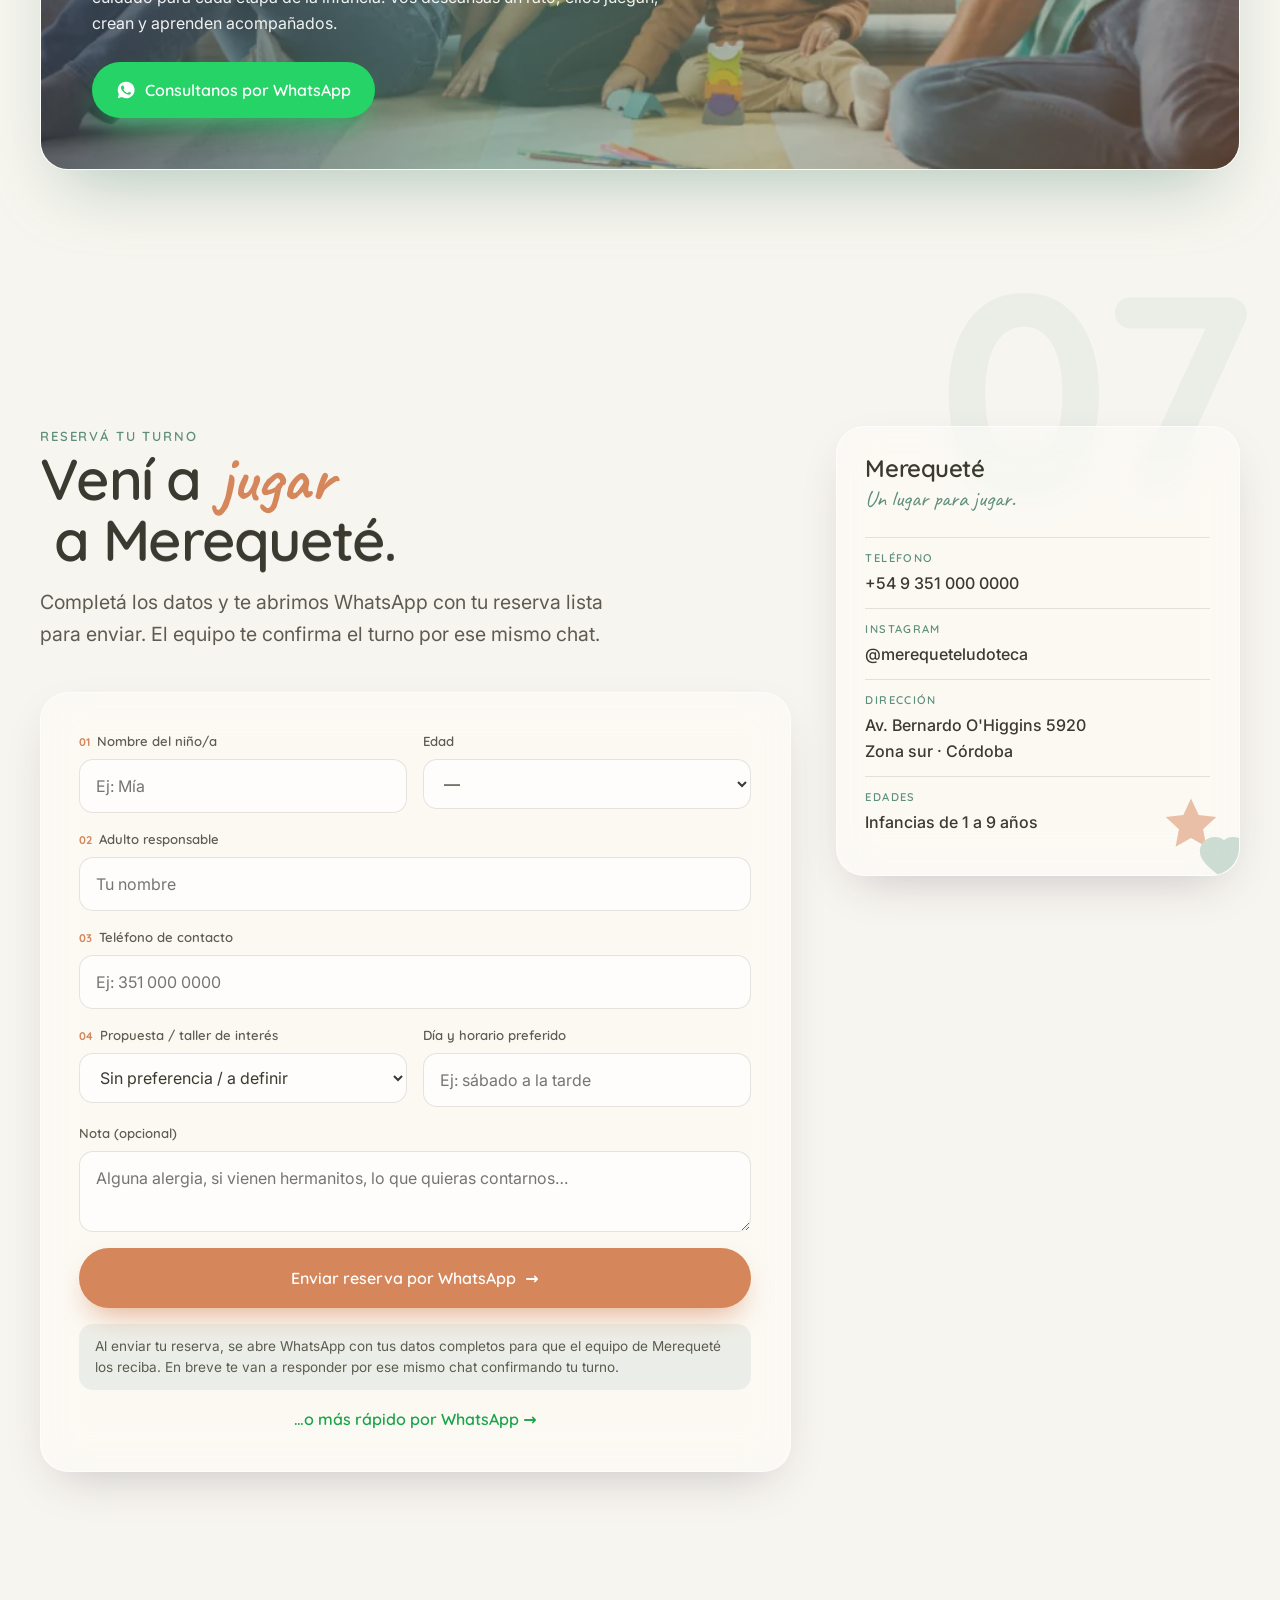
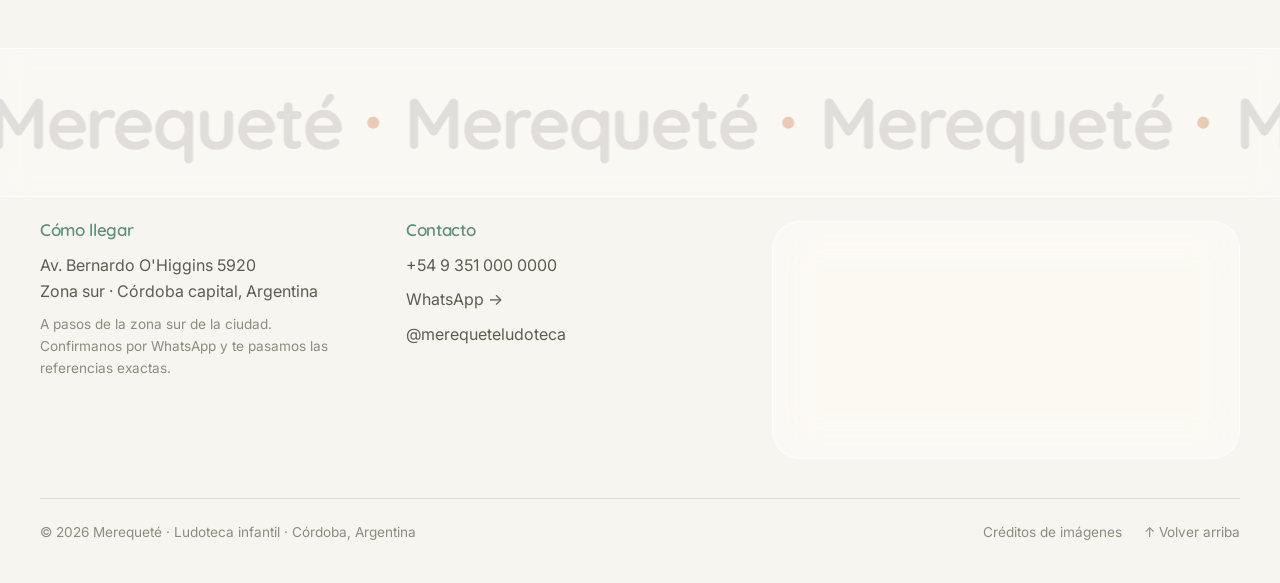
==== commit b3fdd982: "mobile-main" ====
--- a/index.html
+++ b/index.html
@@ -13,9 +13,9 @@
   <meta property="og:description" content="Juego libre y talleres creativos para infancias de 1 a 9 años. Un lugar para jugar, atendido por profesionales." />
   <meta property="og:image" content="assets/img/hero.webp" />
 
-  <link rel="icon" type="image/png" href="assets/favicon.png?v=20260628" />
-  <link rel="icon" type="image/x-icon" href="assets/favicon.ico?v=20260628" />
-  <link rel="apple-touch-icon" href="assets/apple-touch-icon.png?v=20260628" />
+  <link rel="icon" type="image/png" href="assets/favicon.png?v=20260629" />
+  <link rel="icon" type="image/x-icon" href="assets/favicon.ico?v=20260629" />
+  <link rel="apple-touch-icon" href="assets/apple-touch-icon.png?v=20260629" />
 
   <!-- Fonts -->
   <link rel="preconnect" href="https://fonts.googleapis.com" />
@@ -25,7 +25,7 @@
   <!-- Hero priority -->
   <link rel="preload" as="image" href="assets/img/hero.webp" fetchpriority="high" />
 
-  <link rel="stylesheet" href="styles.css?v=20260628" />
+  <link rel="stylesheet" href="styles.css?v=20260629" />
 </head>
 <body>
 
@@ -668,7 +668,7 @@
   <!-- ============ SCRIPTS ============ -->
   <script defer src="lib/gsap.min.js"></script>
   <script defer src="lib/ScrollTrigger.min.js"></script>
-  <script defer src="lib/manifest.js?v=20260628"></script>
-  <script defer src="main.js?v=20260628"></script>
+  <script defer src="lib/manifest.js?v=20260629"></script>
+  <script defer src="main.js?v=20260629"></script>
 </body>
 </html>
--- a/styles.css
+++ b/styles.css
@@ -529,8 +529,18 @@
   .footer-map { grid-column: 1 / -1; }
 }
 @media (max-width: 860px) {
-  .hero-grid { grid-template-columns: 1fr; }
-  .hero-figure { order: -1; max-width: 460px; }
+  .hero { text-align: center; }
+  .hero-grid { grid-template-columns: 1fr; justify-items: center; }
+  .hero-copy { display: flex; flex-direction: column; align-items: center; order: 0; }
+  .hero-figure { order: 1; max-width: 440px; width: 100%; margin-inline: auto; }
+  .hero-title.brand-mark { justify-content: center; }
+  .hero-title.brand-mark .brand-logo { margin-inline: auto; }
+  .hero-title .logo-lockup { align-items: center; }
+  .hero-title .ll-row:nth-child(2),
+  .hero-title .ll-row:nth-child(3) { margin-left: 0; }
+  .hero-tag { margin-inline: auto; }
+  .hero-actions { justify-content: center; }
+  .hero-note { justify-content: center; }
   .hero-title .l2 { margin-left: clamp(1rem, 12vw, 4rem); }
   .espacio-grid { grid-template-columns: 1fr; }
   .espacio-photos { max-width: 460px; }
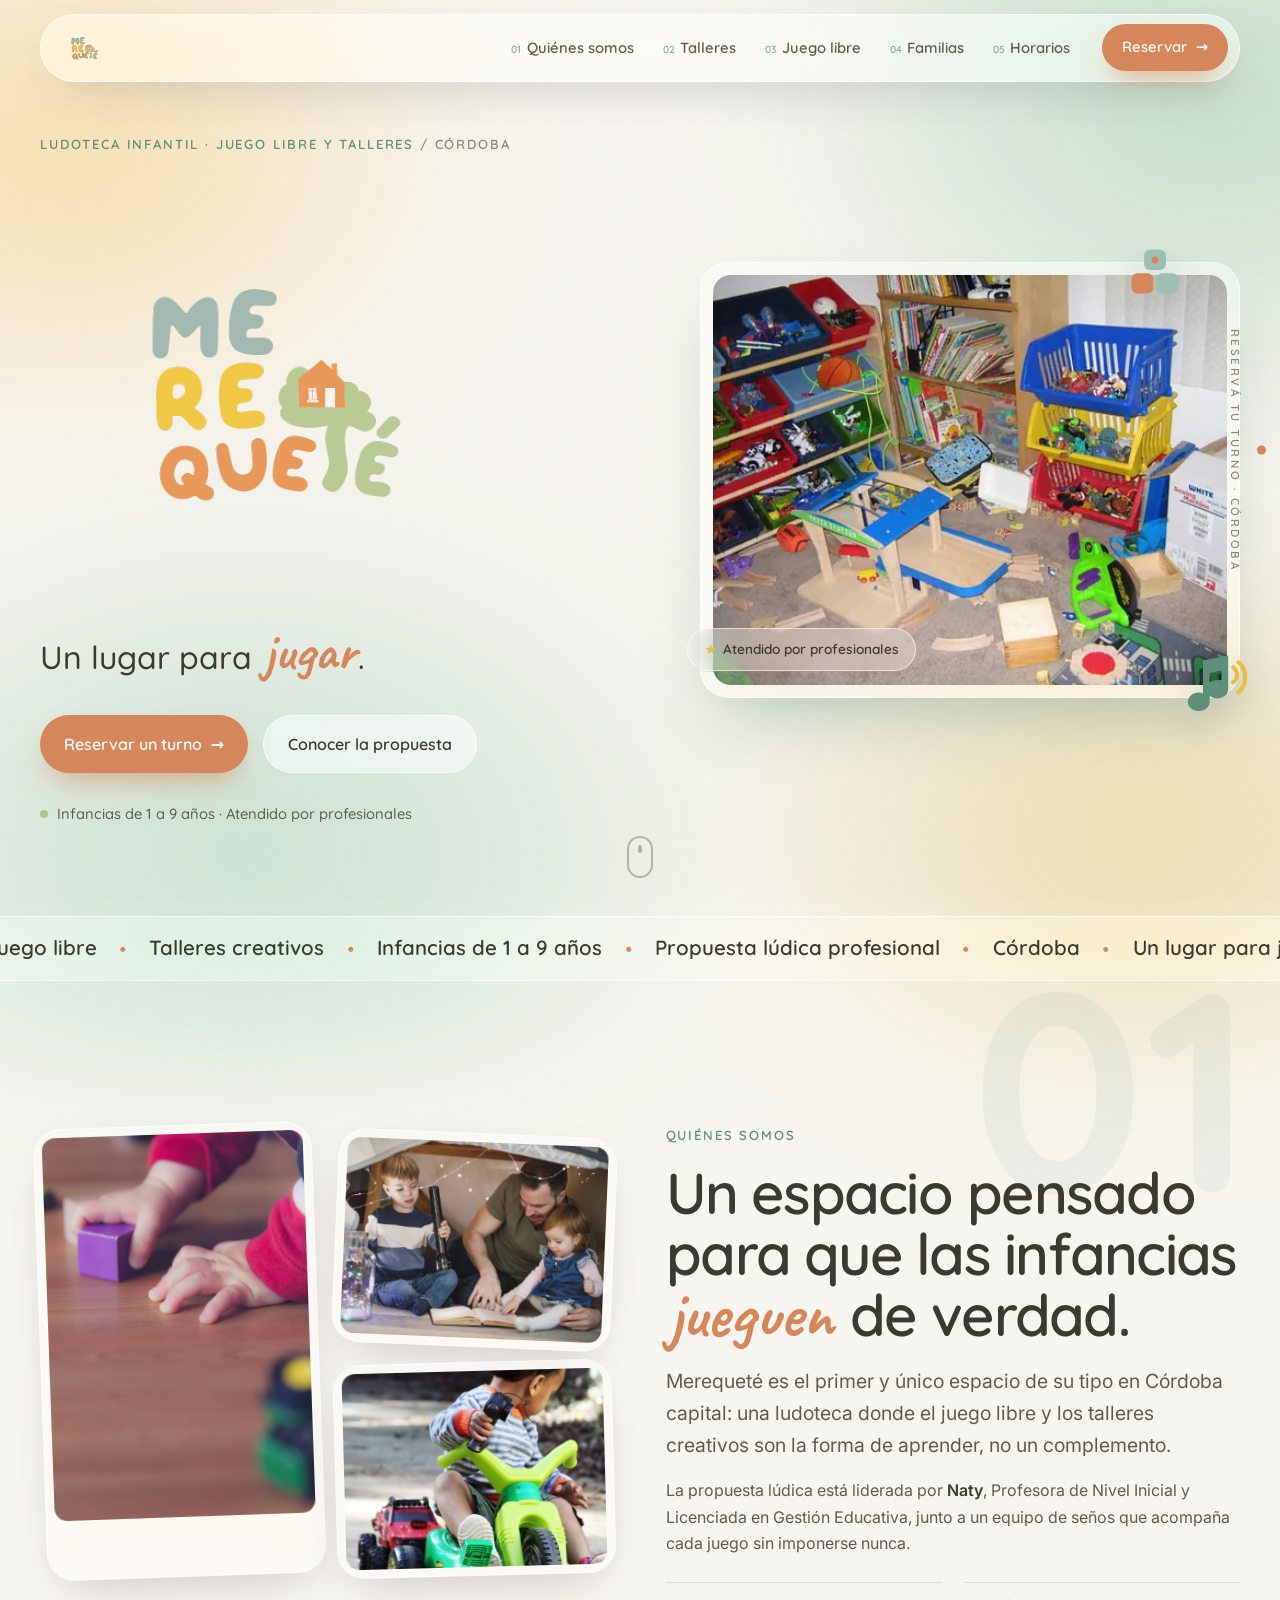
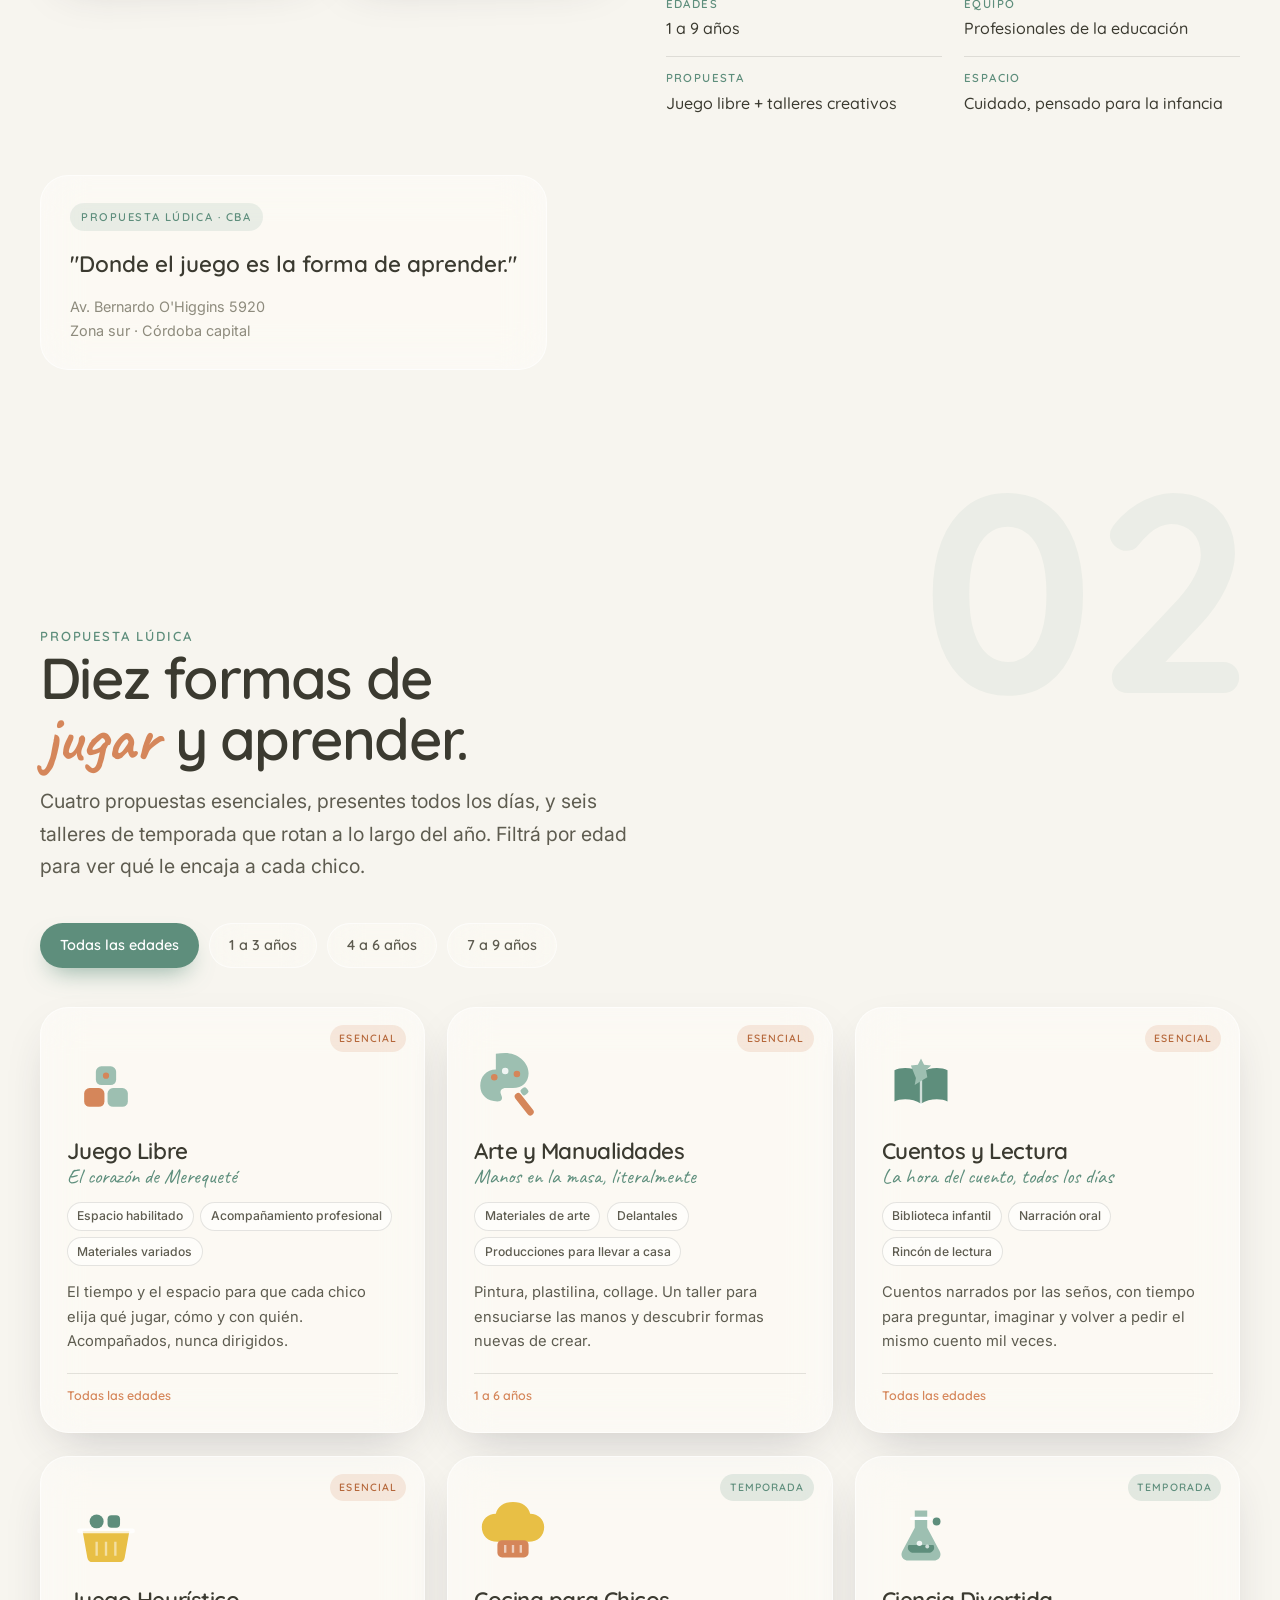
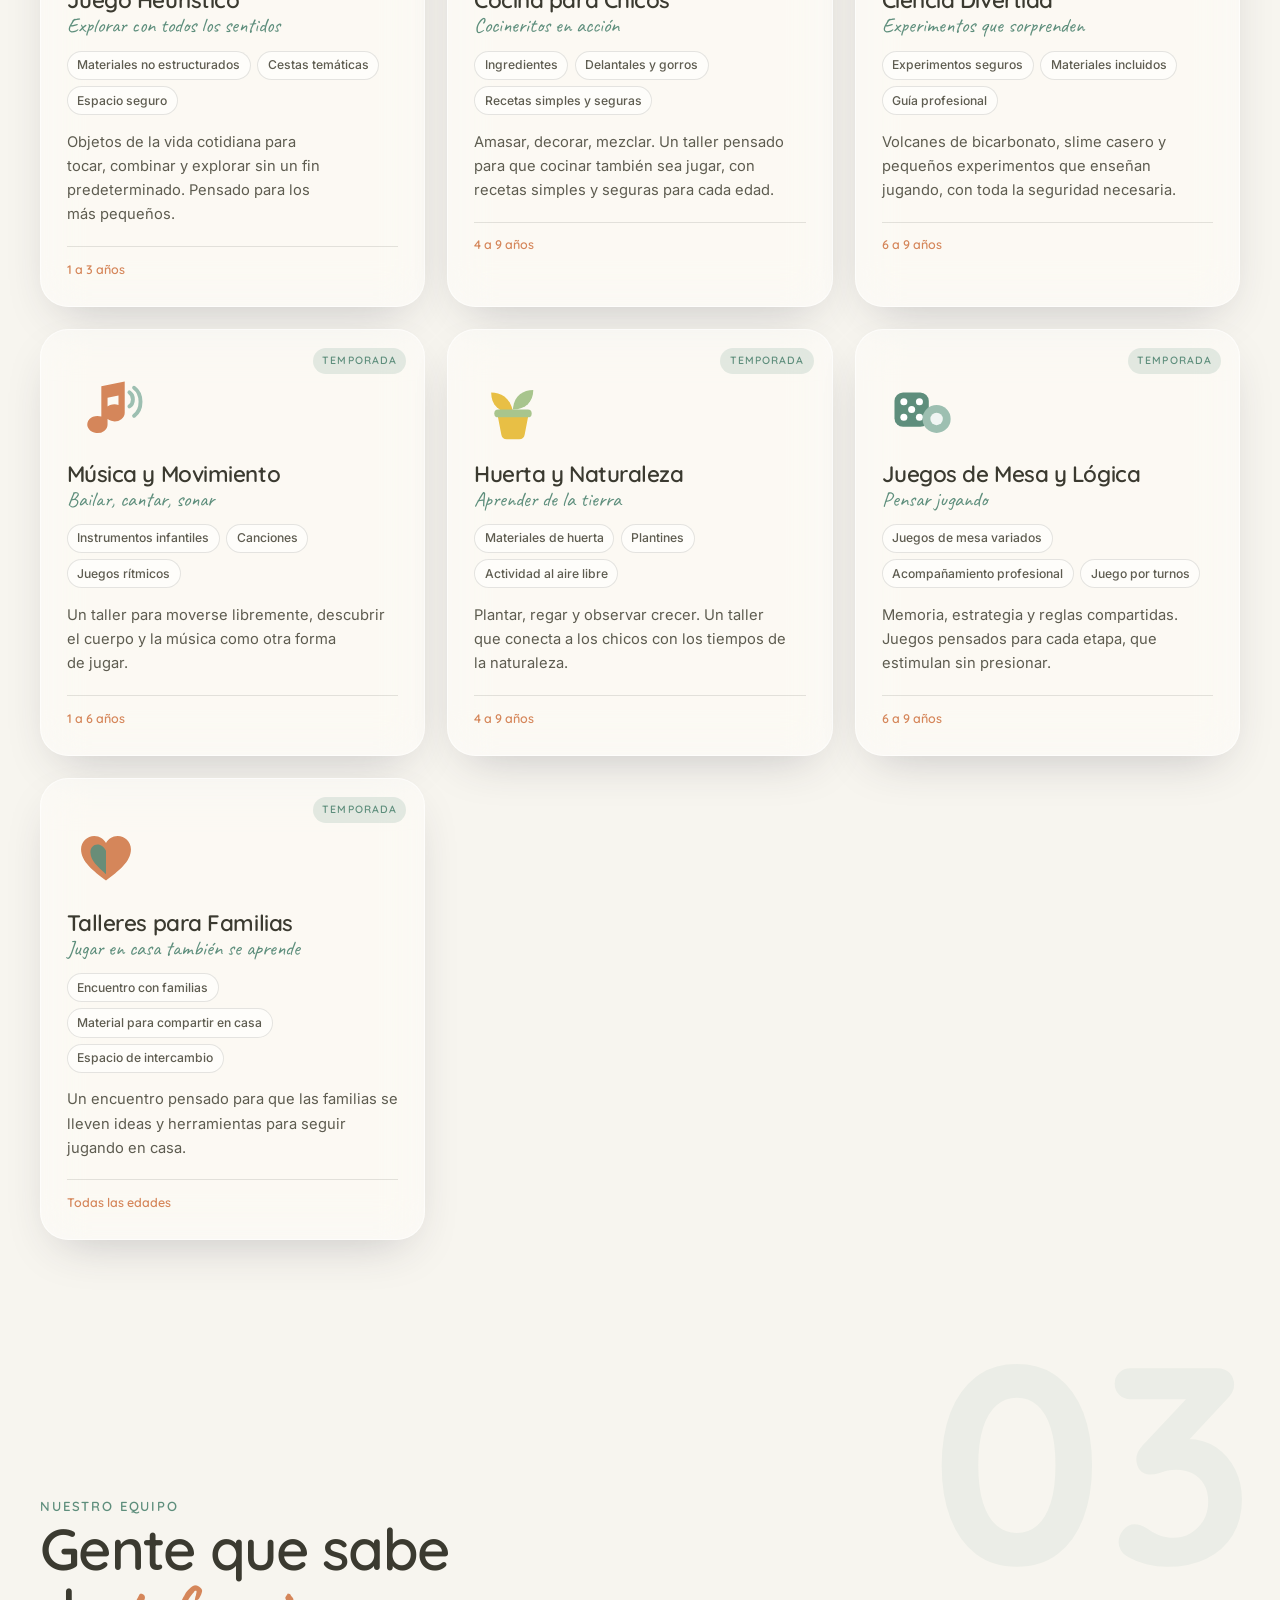
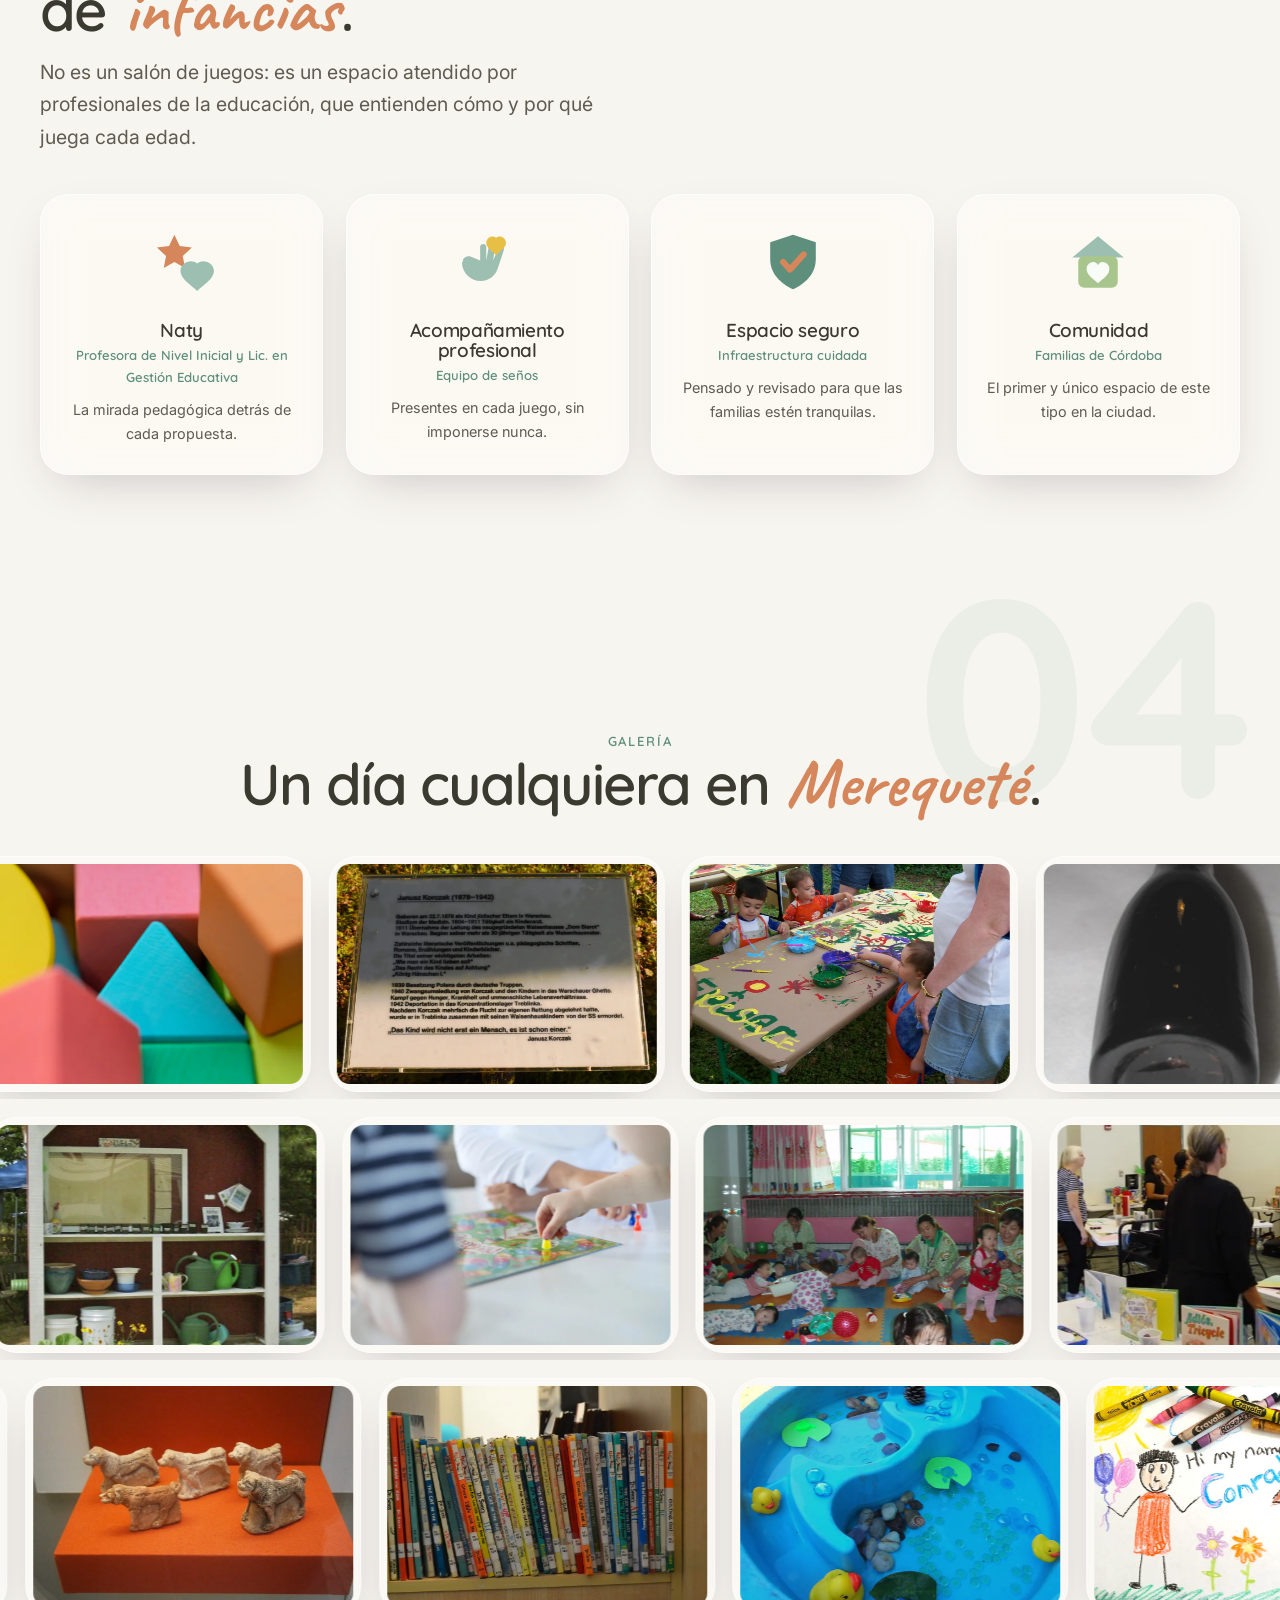
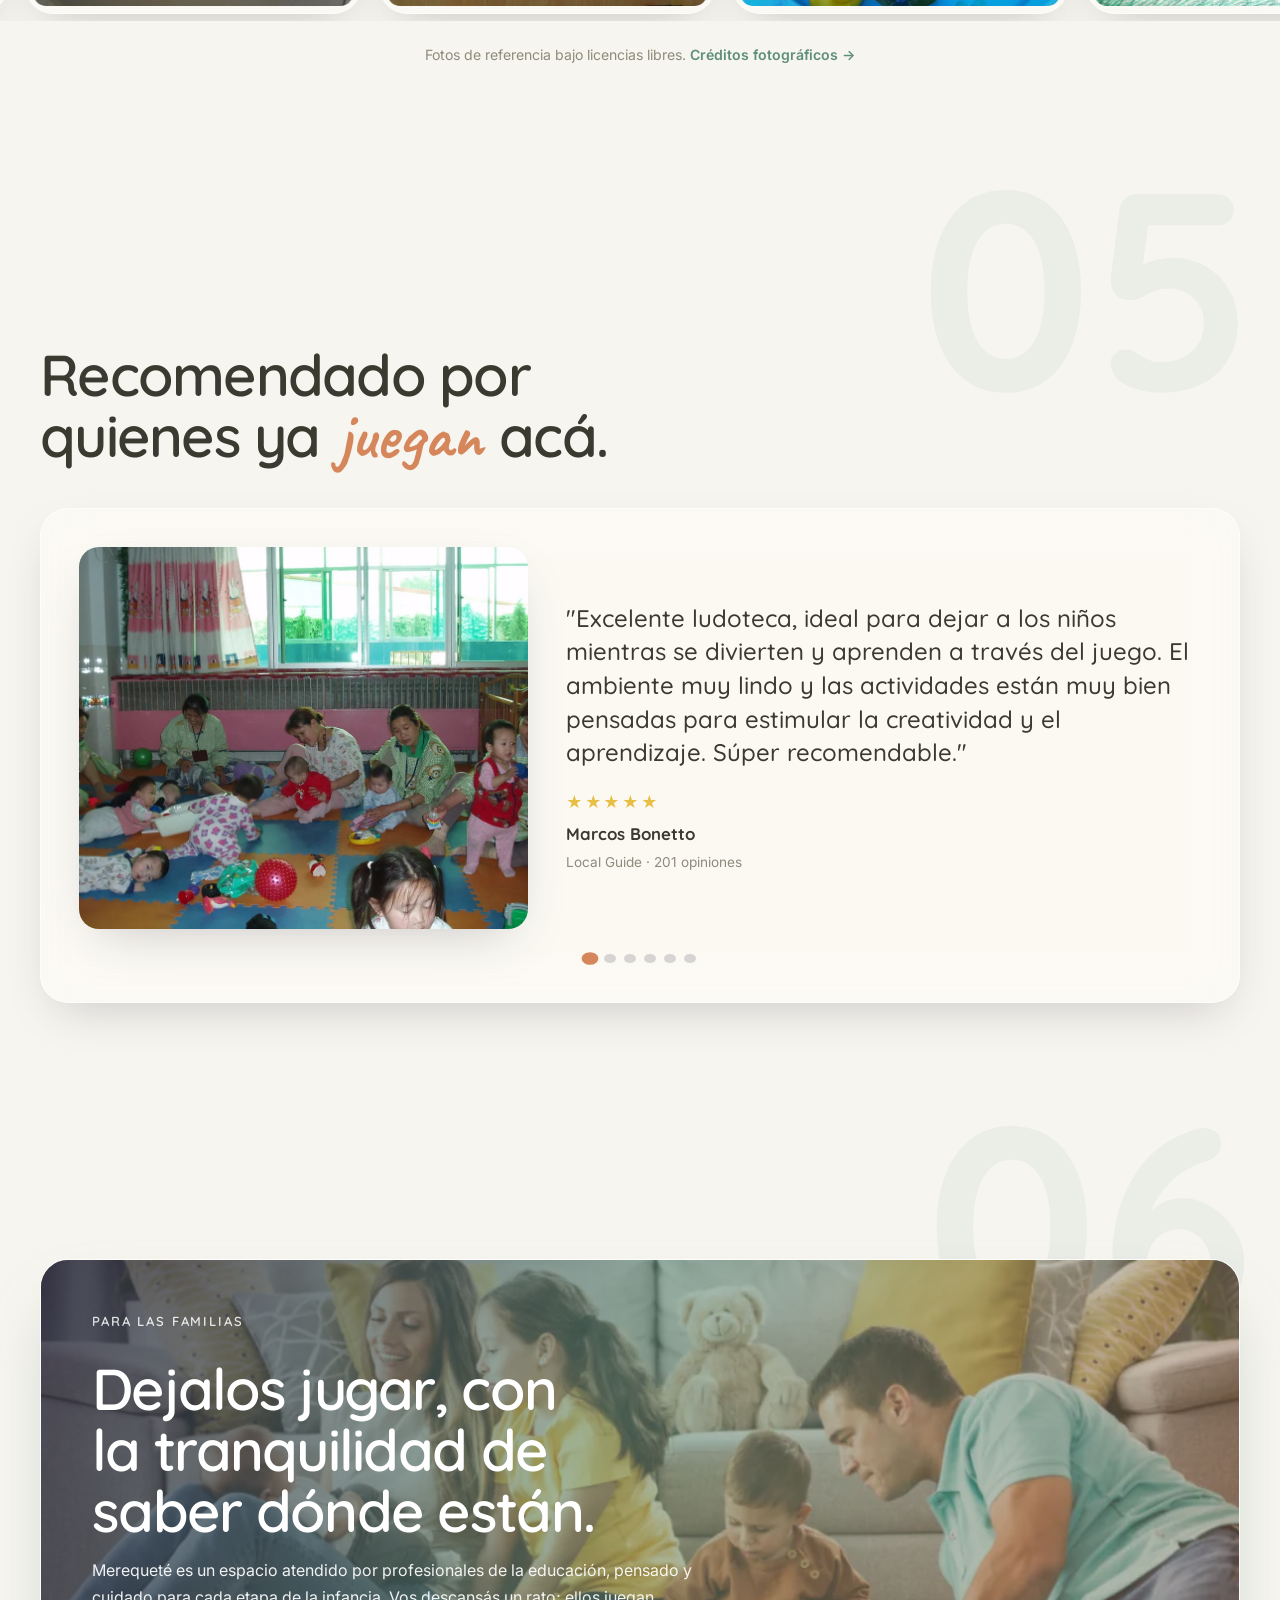
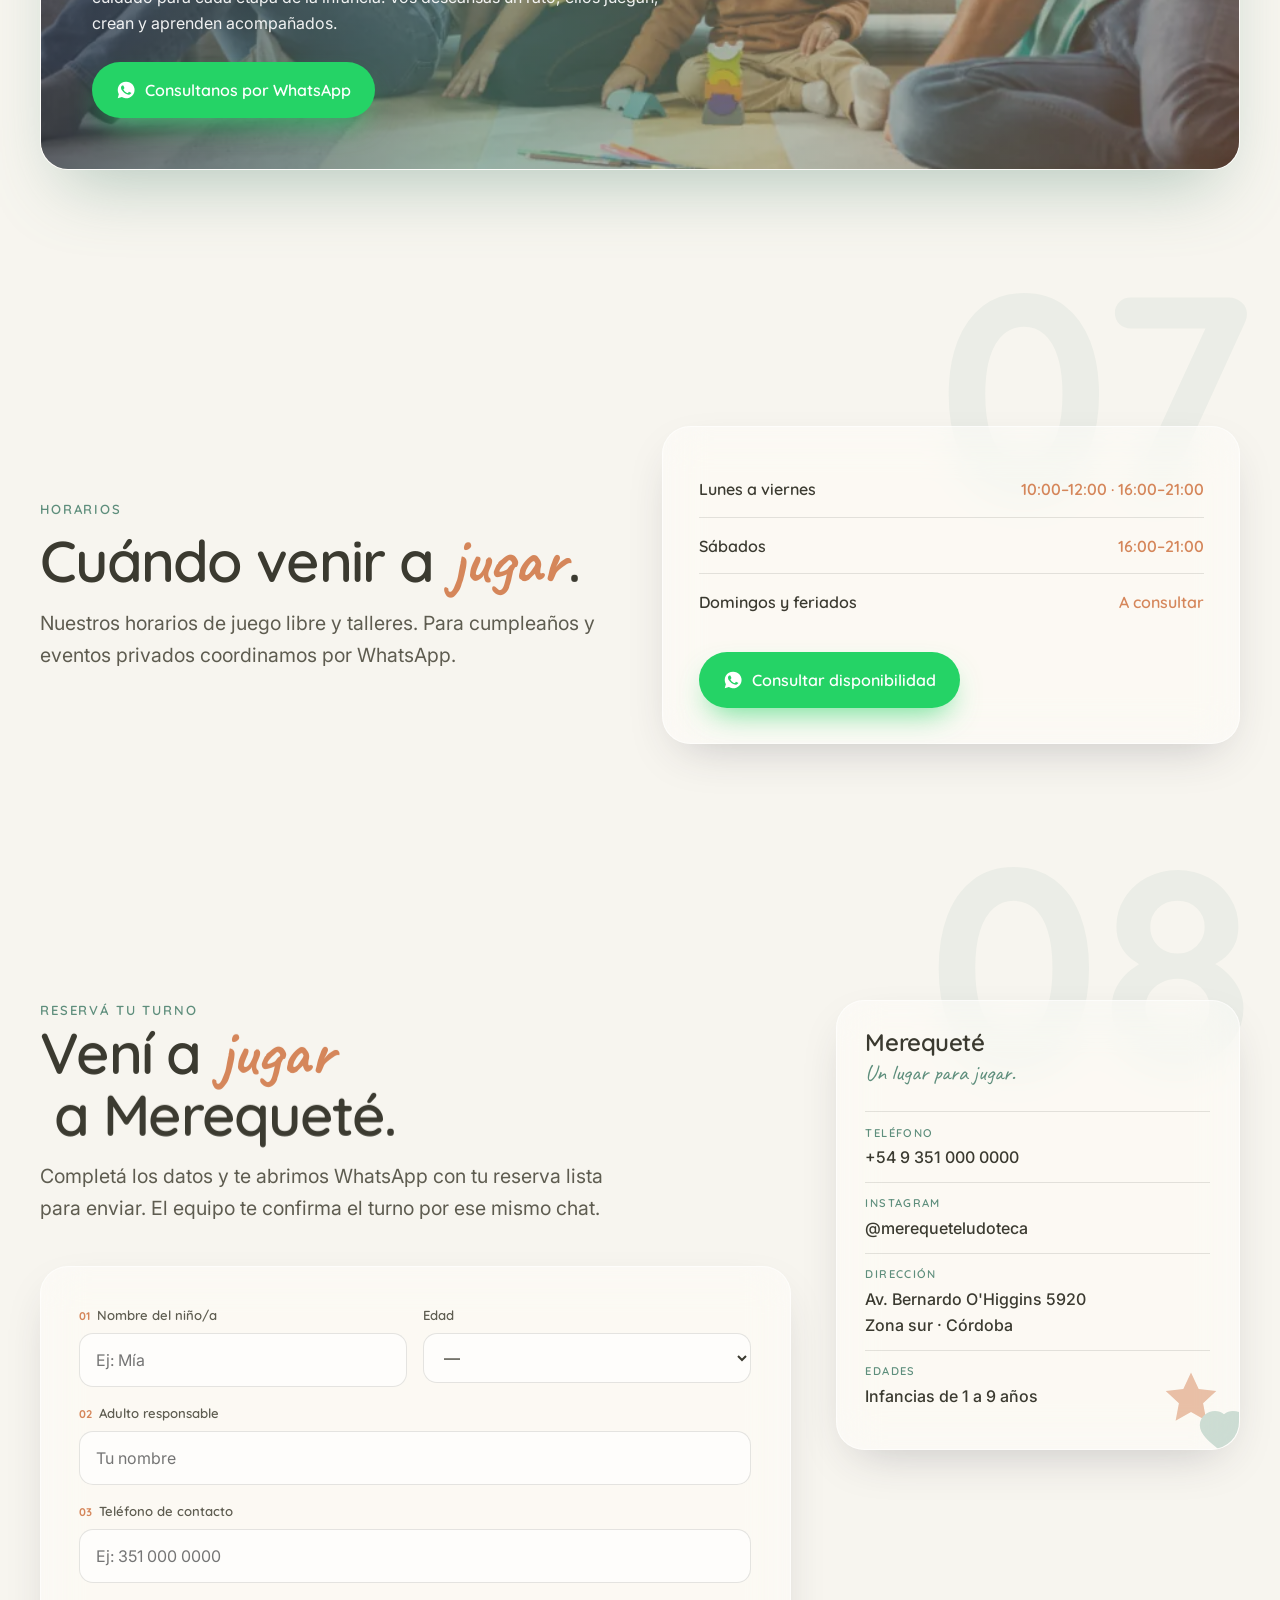
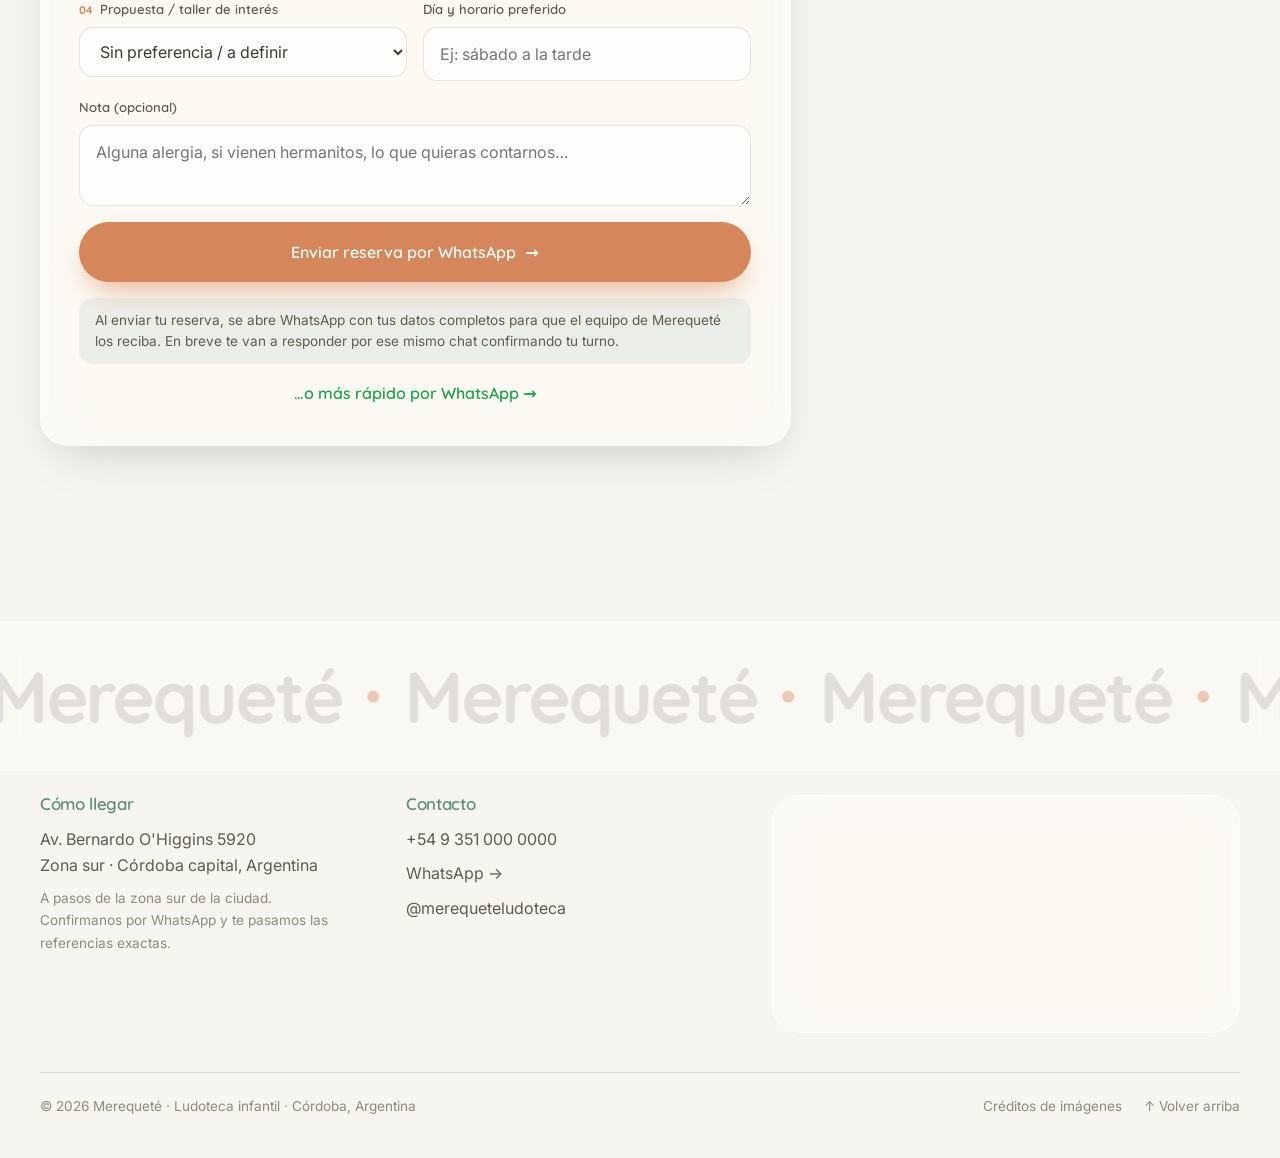
==== commit b8048887: "logo" ====
--- a/index.html
+++ b/index.html
@@ -13,9 +13,9 @@
   <meta property="og:description" content="Juego libre y talleres creativos para infancias de 1 a 9 años. Un lugar para jugar, atendido por profesionales." />
   <meta property="og:image" content="assets/img/hero.webp" />
 
-  <link rel="icon" type="image/png" href="assets/favicon.png?v=20260629" />
-  <link rel="icon" type="image/x-icon" href="assets/favicon.ico?v=20260629" />
-  <link rel="apple-touch-icon" href="assets/apple-touch-icon.png?v=20260629" />
+  <link rel="icon" type="image/png" href="assets/favicon.png?v=20260630" />
+  <link rel="icon" type="image/x-icon" href="assets/favicon.ico?v=20260630" />
+  <link rel="apple-touch-icon" href="assets/apple-touch-icon.png?v=20260630" />
 
   <!-- Fonts -->
   <link rel="preconnect" href="https://fonts.googleapis.com" />
@@ -25,7 +25,7 @@
   <!-- Hero priority -->
   <link rel="preload" as="image" href="assets/img/hero.webp" fetchpriority="high" />
 
-  <link rel="stylesheet" href="styles.css?v=20260629" />
+  <link rel="stylesheet" href="styles.css?v=20260630" />
 </head>
 <body>
 
@@ -33,8 +33,8 @@
   <div class="splash" data-splash aria-hidden="true">
     <div class="splash-inner">
       <div class="splash-logo brand-mark" data-splash-logo>
-        <img class="brand-logo" src="assets/logo.png" alt="Merequeté"
-             onerror="this.closest('[data-nav-logo],[data-hero-logo],[data-splash-logo]').classList.add('no-img')" />
+        <img class="brand-logo" src="assets/logo.svg" alt="Merequeté"
+             onerror="if(!this.dataset.tp){this.dataset.tp=1;this.src='assets/logo.png';}else{this.closest('[data-nav-logo],[data-hero-logo],[data-splash-logo]').classList.add('no-img');}" />
         <div class="logo-lockup splash-lockup" aria-label="Merequeté" aria-hidden="true">
           <span class="ll-row"><span class="c-sky">M</span><span class="c-sky">E</span></span>
           <span class="ll-row"><span class="c-coral">R</span><span class="c-coral">E</span><span class="ll-house"><svg viewBox="0 0 100 100"><use href="#sk-logo_casa"/></svg></span></span>
@@ -68,17 +68,19 @@
   <!-- ============ NAV ============ -->
   <header class="nav" data-nav>
     <a class="nav-logo brand-mark" href="#top" data-nav-logo data-cursor-label="arriba" aria-label="Merequeté · Inicio">
-      <img class="brand-logo nav-logo-img" src="assets/logo.png" alt="Merequeté"
-           onerror="this.closest('[data-nav-logo],[data-hero-logo],[data-splash-logo]').classList.add('no-img')" />
+      <img class="brand-logo nav-logo-img" src="assets/logo.svg" alt="Merequeté"
+           onerror="if(!this.dataset.tp){this.dataset.tp=1;this.src='assets/logo.png';}else{this.closest('[data-nav-logo],[data-hero-logo],[data-splash-logo]').classList.add('no-img');}" />
       <span class="nav-logo-fallback" aria-hidden="true">
         <span class="nav-logo-mark"><svg viewBox="0 0 32 32" width="28" height="28"><use href="#sk-casa_corazon"/></svg></span>
         Merequeté
       </span>
     </a>
     <nav class="nav-links" aria-label="Secciones">
-      <a href="#propuesta"><i>01</i> Propuesta</a>
-      <a href="#resenas"><i>02</i> Familias</a>
-      <a href="#familias"><i>03</i> Confianza</a>
+      <a href="#espacio"><i>01</i> Quiénes somos</a>
+      <a href="#propuesta"><i>02</i> Talleres</a>
+      <a href="#juego-libre"><i>03</i> Juego libre</a>
+      <a href="#resenas"><i>04</i> Familias</a>
+      <a href="#horarios"><i>05</i> Horarios</a>
     </nav>
     <a class="btn btn-primary nav-cta" href="#reservar" data-magnetic data-cursor-label="reservar">Reservar <span aria-hidden="true">→</span></a>
     <button class="nav-burger" data-burger aria-label="Abrir menú" aria-expanded="false"><span></span><span></span><span></span></button>
@@ -86,10 +88,12 @@
 
   <!-- Mobile menu -->
   <div class="nav-mobile" data-nav-mobile aria-hidden="true">
-    <a href="#propuesta"><i>01</i> Propuesta Lúdica</a>
-    <a href="#resenas"><i>02</i> Lo que dicen</a>
-    <a href="#familias"><i>03</i> Para las familias</a>
-    <a class="btn btn-primary" href="#reservar"><i>04</i> Reservar un turno →</a>
+    <a href="#espacio"><i>01</i> Quiénes somos</a>
+    <a href="#propuesta"><i>02</i> Talleres</a>
+    <a href="#juego-libre"><i>03</i> Juego libre</a>
+    <a href="#resenas"><i>04</i> Familias</a>
+    <a href="#horarios"><i>05</i> Horarios</a>
+    <a class="btn btn-primary" href="#reservar"><i>06</i> Reservar un turno →</a>
   </div>
 
   <main id="main">
@@ -101,8 +105,8 @@
         <div class="hero-copy">
           <p class="kicker reveal">Ludoteca infantil · Juego libre y talleres <span>/ Córdoba</span></p>
           <h1 class="hero-title brand-mark" data-hero-logo aria-label="Merequeté · Ludoteca infantil en Córdoba">
-            <img class="brand-logo" src="assets/logo.png" alt="Merequeté · Ludoteca infantil"
-                 onerror="this.closest('[data-nav-logo],[data-hero-logo],[data-splash-logo]').classList.add('no-img')" />
+            <img class="brand-logo" src="assets/logo.svg" alt="Merequeté · Ludoteca infantil"
+                 onerror="if(!this.dataset.tp){this.dataset.tp=1;this.src='assets/logo.png';}else{this.closest('[data-nav-logo],[data-hero-logo],[data-splash-logo]').classList.add('no-img');}" />
             <span class="logo-lockup" aria-hidden="true">
               <span class="ll-row"><span class="c-sky">M</span><span class="c-sky">E</span></span>
               <span class="ll-row"><span class="c-coral">R</span><span class="c-coral">E</span><span class="ll-house"><svg viewBox="0 0 100 100"><use href="#sk-logo_casa"/></svg></span></span>
@@ -150,7 +154,7 @@
         </div>
 
         <div class="espacio-text">
-          <p class="eyebrow reveal">Nuestro espacio</p>
+          <p class="eyebrow reveal">Quiénes somos</p>
           <h2 class="h-display reveal" data-split="words">Un espacio pensado para que las infancias <span class="hand">jueguen</span> de verdad.</h2>
           <p class="lead reveal">Merequeté es el primer y único espacio de su tipo en Córdoba capital: una ludoteca donde el juego libre y los talleres creativos son la forma de aprender, no un complemento.</p>
           <p class="reveal">La propuesta lúdica está liderada por <strong>Naty</strong>, Profesora de Nivel Inicial y Licenciada en Gestión Educativa, junto a un equipo de seños que acompaña cada juego sin imponerse nunca.</p>
@@ -191,7 +195,7 @@
         <div class="prop-grid" data-prop-grid>
           <!-- Cards hardcoded (robust). data-edades = grupos de edad que cubre. -->
 
-          <article class="prop-card glass" data-edades="todas 1-3 4-6 7-9" data-cursor-label="jugar">
+          <article class="prop-card glass" id="juego-libre" data-edades="todas 1-3 4-6 7-9" data-cursor-label="jugar">
             <span class="serie serie-esencial">Esencial</span>
             <span class="sticker" style="--fill:#D5865A;--accent:#9DBFB1"><svg viewBox="0 0 100 100"><use href="#sk-bloques_apilados"/></svg></span>
             <h3>Juego Libre</h3>
@@ -455,9 +459,32 @@
       </div>
     </section>
 
-    <!-- ============ 07 · RESERVAR ============ -->
+    <!-- ============ HORARIOS ============ -->
+    <section class="section horarios" id="horarios">
+      <span class="watermark" aria-hidden="true">07</span>
+      <div class="wrap horarios-grid">
+        <div class="horarios-head">
+          <p class="eyebrow reveal">Horarios</p>
+          <h2 class="h-display reveal" data-split="words">Cuándo venir a <span class="hand">jugar</span>.</h2>
+          <p class="lead reveal">Nuestros horarios de juego libre y talleres. Para cumpleaños y eventos privados coordinamos por WhatsApp.</p>
+        </div>
+        <div class="horarios-card glass reveal">
+          <ul class="hours-list">
+            <li><span class="hd">Lunes a viernes</span><span class="hh">10:00–12:00 · 16:00–21:00</span></li>
+            <li><span class="hd">Sábados</span><span class="hh">16:00–21:00</span></li>
+            <li><span class="hd">Domingos y feriados</span><span class="hh">A consultar</span></li>
+          </ul>
+          <a class="btn btn-wa" data-wa-link href="#" target="_blank" rel="noopener" data-cursor-label="WhatsApp">
+            <svg viewBox="0 0 24 24" width="20" height="20" aria-hidden="true"><use href="#sk-wa"/></svg>
+            Consultar disponibilidad
+          </a>
+        </div>
+      </div>
+    </section>
+
+    <!-- ============ 08 · RESERVAR ============ -->
     <section class="section reservar" id="reservar">
-      <span class="watermark" aria-hidden="true">07</span>
+      <span class="watermark" aria-hidden="true">08</span>
       <div class="wrap reservar-grid">
         <div class="reservar-form-wrap">
           <header class="section-head">
@@ -668,7 +695,7 @@
   <!-- ============ SCRIPTS ============ -->
   <script defer src="lib/gsap.min.js"></script>
   <script defer src="lib/ScrollTrigger.min.js"></script>
-  <script defer src="lib/manifest.js?v=20260629"></script>
-  <script defer src="main.js?v=20260629"></script>
+  <script defer src="lib/manifest.js?v=20260630"></script>
+  <script defer src="main.js?v=20260630"></script>
 </body>
 </html>
--- a/styles.css
+++ b/styles.css
@@ -497,6 +497,16 @@
 .contact-list a:hover { color: var(--coral); }
 .aside-sticker { position: absolute; right: -18px; bottom: -18px; width: 110px; opacity: .5; pointer-events: none; }
 
+/* HORARIOS */
+.horarios-grid { display: grid; grid-template-columns: 1fr 1fr; gap: clamp(1.6rem,3.5vw,3rem); align-items: center; }
+.horarios-head .h-display { margin: .6rem 0 1rem; }
+.horarios-card { padding: clamp(1.6rem,3vw,2.2rem); box-shadow: var(--shadow-soft); }
+.hours-list { display: flex; flex-direction: column; margin-bottom: 1.4rem; }
+.hours-list li { display: flex; justify-content: space-between; align-items: baseline; gap: 1rem; padding: .9rem 0; border-bottom: 1px solid var(--line); }
+.hours-list li:last-child { border-bottom: 0; }
+.hours-list .hd { font-family: var(--display); font-weight: 600; color: var(--ink); }
+.hours-list .hh { font-family: var(--display); font-weight: 600; color: var(--coral); text-align: right; }
+
 /* FOOTER */
 .footer { position: relative; padding-top: 2rem; padding-bottom: 2.5rem; }
 .footer-grid { display: grid; grid-template-columns: 1fr 1fr 1.4fr; gap: 2rem; margin-top: 1.5rem; }
@@ -546,6 +556,7 @@
   .espacio-photos { max-width: 460px; }
   .tst-slide { grid-template-columns: 1fr; }
   .tst-photo { max-height: 220px; }
+  .horarios-grid { grid-template-columns: 1fr; }
   .side-brand { display: none; }
 }
 @media (max-width: 600px) {
